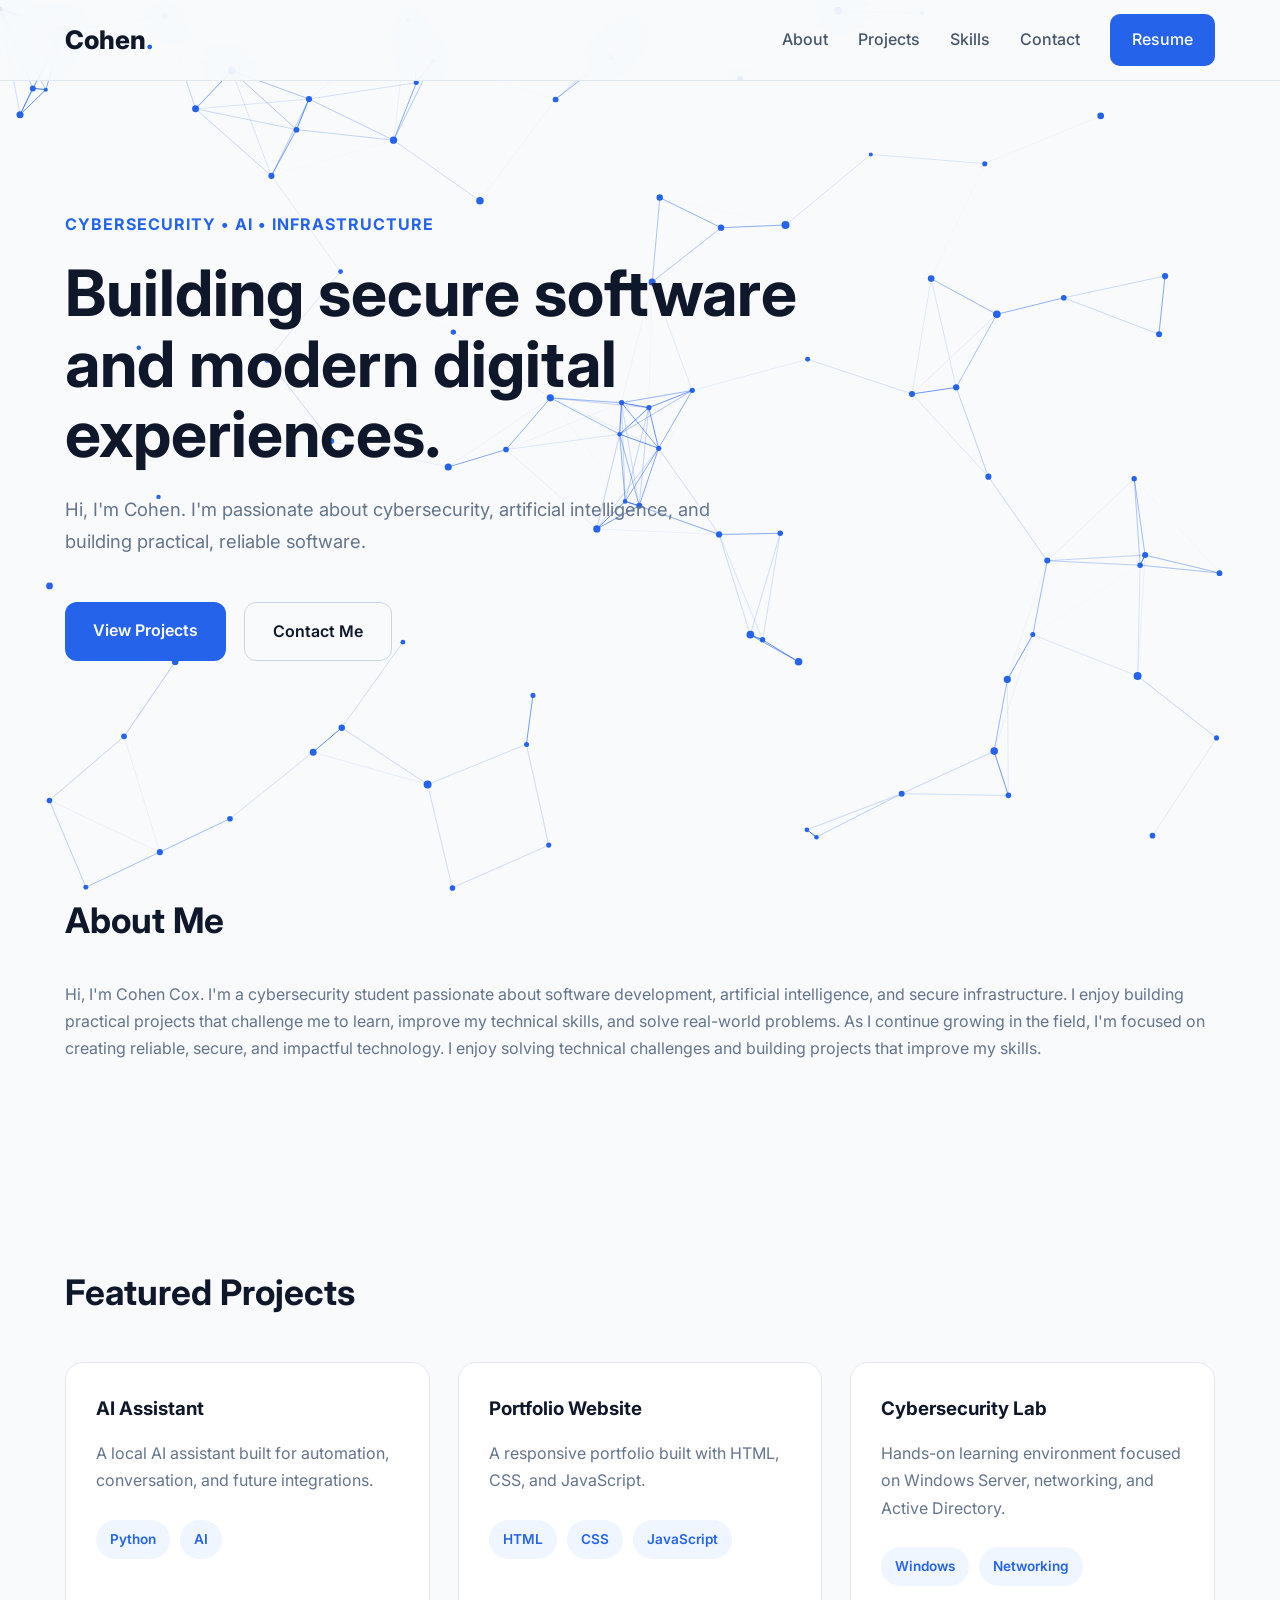
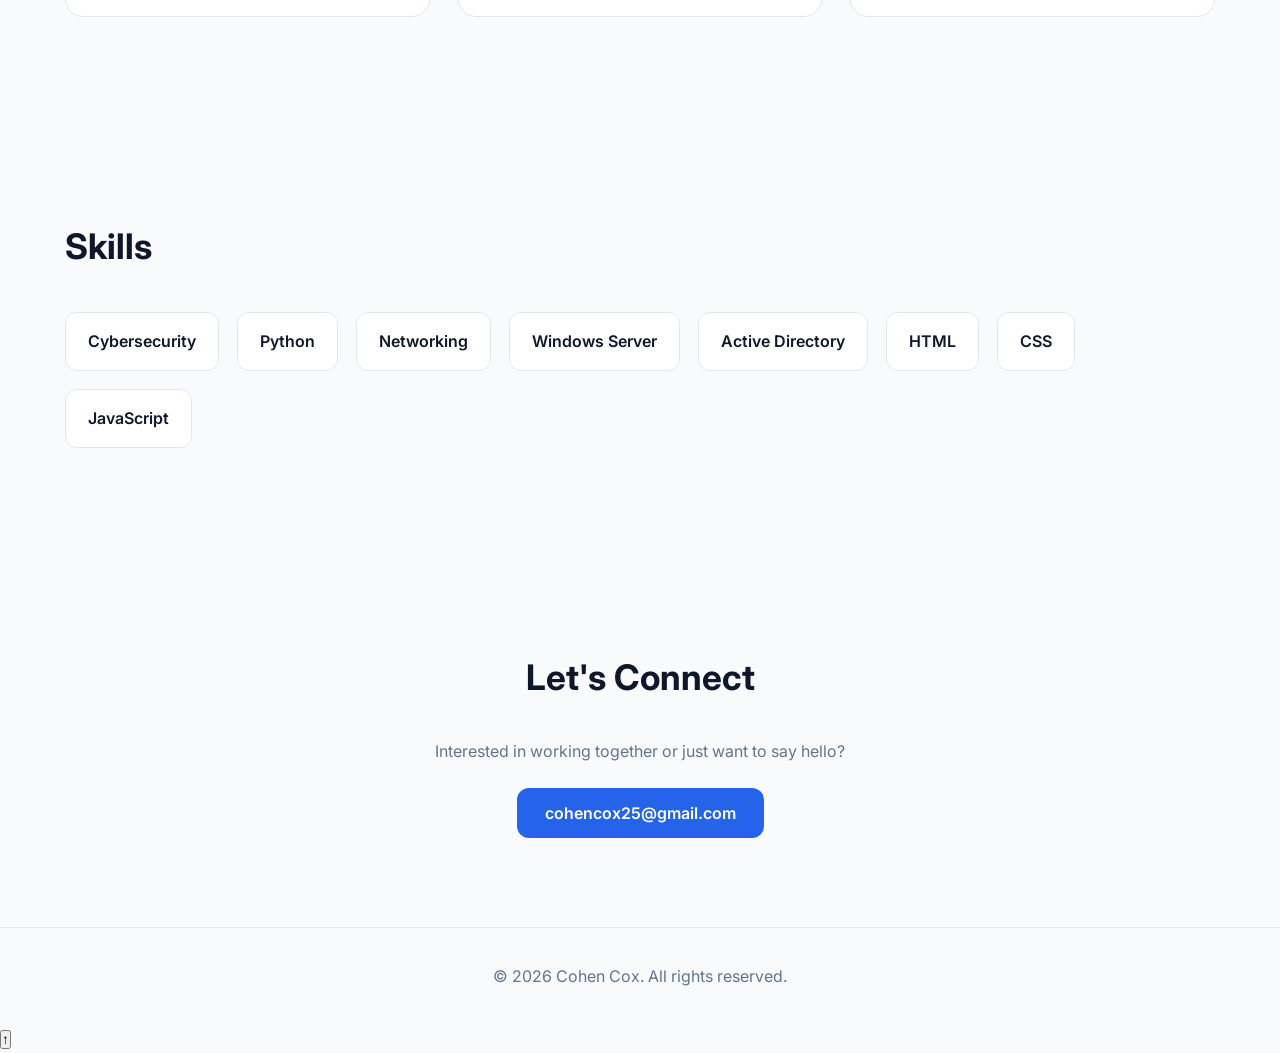
==== index.html @ 190febd1 "Add canvas element for background Added a canvas element for background rendering." ====
<!DOCTYPE html>
<html lang="en">
<head>
    <meta charset="UTF-8">
    <meta name="viewport" content="width=device-width, initial-scale=1.0">
    <title>Cohen Cox | Portfolio</title>

    <link rel="stylesheet" href="style.css">

    <link rel="preconnect" href="https://fonts.googleapis.com">
    <link rel="preconnect" href="https://fonts.gstatic.com" crossorigin>

    <link href="https://fonts.googleapis.com/css2?family=Inter:wght@300;400;500;600;700;800&display=swap" rel="stylesheet">
</head>
<body>
        <canvas id="bg-canvas"></canvas>
    <!--- Linking to background.css --->
    <link rel="stylesheet" href="background.css">

    <div id="background">

    <div class="blob"></div>

    <div class="blob"></div>

    <div class="blob"></div>

    <div class="grid"></div>

</div>

    <!-- Navigation -->

    <header>

        <div class="container">

            <a href="#" class="logo">
                Cohen<span>.</span>
            </a>

            <nav>

                <a href="#about">About</a>
                <a href="#projects">Projects</a>
                <a href="#skills">Skills</a>
                <a href="#contact">Contact</a>

                <a href="resume.pdf" class="resume-btn">
                    Resume
                </a>

            </nav>

        </div>

    </header>

    <!-- Hero -->

    <section class="hero">

        <div class="container">

            <p class="eyebrow">
                Cybersecurity • AI • Infrastructure
            </p>

            <h1>
                Building secure software
                and modern digital experiences.
            </h1>

            <p class="hero-text">

                Hi, I'm Cohen. I'm passionate about cybersecurity,
                artificial intelligence, and building practical,
                reliable software.

            </p>

            <div class="hero-buttons">

                <a href="#projects" class="primary-btn">
                    View Projects
                </a>

                <a href="#contact" class="secondary-btn">
                    Contact Me
                </a>

            </div>

        </div>

    </section>

    <!-- About -->

    <section id="about">

        <div class="container">

            <h2>About Me</h2>

            <p>

                Hi, I'm Cohen Cox. I'm a cybersecurity student passionate about software development, artificial intelligence, and secure infrastructure.
                I enjoy building practical projects that challenge me to learn, improve my technical skills, and solve real-world problems.
                As I continue growing in the field, I'm focused on creating reliable, secure, and impactful technology.

                I enjoy solving technical challenges and building
                projects that improve my skills.

            </p>

        </div>

    </section>

    <!-- Projects -->

    <section id="projects">

        <div class="container">

            <h2>Featured Projects</h2>

            <div class="project-grid">

                <article class="card">

                    <h3>AI Assistant</h3>

                    <p>
                        A local AI assistant built for automation,
                        conversation, and future integrations.
                    </p>

                    <div class="tags">

                        <span>Python</span>
                        <span>AI</span>

                    </div>

                </article>

                <article class="card">

                    <h3>Portfolio Website</h3>

                    <p>

                        A responsive portfolio built with
                        HTML, CSS, and JavaScript.

                    </p>

                    <div class="tags">

                        <span>HTML</span>
                        <span>CSS</span>
                        <span>JavaScript</span>

                    </div>

                </article>

                <article class="card">

                    <h3>Cybersecurity Lab</h3>

                    <p>

                        Hands-on learning environment focused on
                        Windows Server, networking,
                        and Active Directory.

                    </p>

                    <div class="tags">

                        <span>Windows</span>
                        <span>Networking</span>

                    </div>

                </article>

            </div>

        </div>

    </section>

    <!-- Skills -->

    <section id="skills">

        <div class="container">

            <h2>Skills</h2>

            <div class="skills">

                <div class="skill">Cybersecurity</div>
                <div class="skill">Python</div>
                <div class="skill">Networking</div>
                <div class="skill">Windows Server</div>
                <div class="skill">Active Directory</div>
                <div class="skill">HTML</div>
                <div class="skill">CSS</div>
                <div class="skill">JavaScript</div>

            </div>

        </div>

    </section>

    <!-- Contact -->

    <section id="contact">

        <div class="container">

            <h2>Let's Connect</h2>

            <p>

                Interested in working together or just want to say hello?

            </p>

            <a href="mailto:cohencox25@gmail.com" class="primary-btn">
                cohencox25@gmail.com
            </a>

        </div>

    </section>

    <!-- Footer -->

    <footer>

        <div class="container">

            <p>
                © 2026 Cohen Cox. All rights reserved.
            </p>

        </div>

    </footer>

    <script src="script.js"></script>
    <script src="background.js"></script>

</body>

</html>
---- style.css ----
/* ------------------------------ */
/* Google Font */
/* ------------------------------ */

*{
    margin:0;
    padding:0;
    box-sizing:border-box;
}

html{
    scroll-behavior:smooth;
}

body{

    font-family:'Inter',sans-serif;

    background:#f8fafc;

    color:#0f172a;

    line-height:1.7;

}

/* ------------------------------ */
/* Layout */
/* ------------------------------ */

.container{

    width:min(1150px,90%);
    margin:auto;

}

/* ------------------------------ */
/* Navigation */
/* ------------------------------ */

header{

    position:sticky;
    top:0;

    backdrop-filter:blur(18px);

    background:rgba(248,250,252,.82);

    border-bottom:1px solid #e2e8f0;

    z-index:1000;

}

header .container{

    display:flex;

    justify-content:space-between;

    align-items:center;

    height:80px;

}

.logo{

    text-decoration:none;

    color:#0f172a;

    font-size:1.6rem;

    font-weight:800;

}

.logo span{

    color:#2563eb;

}

nav{

    display:flex;

    gap:30px;

    align-items:center;

}

nav a{

    text-decoration:none;

    color:#475569;

    font-weight:500;

    transition:.25s;

}

nav a:hover{

    color:#2563eb;

}

.resume-btn{

    background:#2563eb;

    color:white;

    padding:12px 22px;

    border-radius:10px;

}

.resume-btn:hover{

    background:#1d4ed8;

    color:white;

}

/* ------------------------------ */
/* Hero */
/* ------------------------------ */

.hero{

    padding:130px 0;

}

.eyebrow{

    color:#2563eb;

    font-weight:700;

    letter-spacing:1px;

    text-transform:uppercase;

    margin-bottom:20px;

}

.hero h1{

    font-size:4rem;

    line-height:1.1;

    max-width:760px;

    margin-bottom:25px;

}

.hero-text{

    max-width:650px;

    color:#64748b;

    font-size:1.15rem;

}

.hero-buttons{

    margin-top:45px;

    display:flex;

    gap:18px;

}

.primary-btn,
.secondary-btn{

    text-decoration:none;

    padding:15px 28px;

    border-radius:12px;

    font-weight:600;

    transition:.25s;

}

.primary-btn{

    background:#2563eb;

    color:white;

}

.primary-btn:hover{

    transform:translateY(-3px);

    box-shadow:0 15px 30px rgba(37,99,235,.25);

}

.secondary-btn{

    border:1px solid #cbd5e1;

    color:#0f172a;

}

.secondary-btn:hover{

    background:white;

}

/* ------------------------------ */
/* Sections */
/* ------------------------------ */

section{

    padding:100px 0;

}

section h2{

    font-size:2.2rem;

    margin-bottom:30px;

}

section p{

    color:#64748b;

}

/* ------------------------------ */
/* Projects */
/* ------------------------------ */

.project-grid{

    margin-top:40px;

    display:grid;

    grid-template-columns:repeat(auto-fit,minmax(320px,1fr));

    gap:28px;

}

.card{

    background:white;

    border:1px solid #e2e8f0;

    border-radius:18px;

    padding:30px;

    transition:.3s;

}

.card:hover{

    transform:translateY(-8px);

    box-shadow:0 18px 45px rgba(15,23,42,.08);

}

.card h3{

    margin-bottom:15px;

}

.tags{

    margin-top:25px;

    display:flex;

    flex-wrap:wrap;

    gap:10px;

}

.tags span{

    background:#eff6ff;

    color:#2563eb;

    padding:8px 14px;

    border-radius:999px;

    font-size:.85rem;

    font-weight:600;

}

/* ------------------------------ */
/* Skills */
/* ------------------------------ */

.skills{

    display:flex;

    flex-wrap:wrap;

    gap:18px;

    margin-top:35px;

}

.skill{

    background:white;

    border:1px solid #e2e8f0;

    padding:15px 22px;

    border-radius:12px;

    font-weight:600;

    transition:.25s;

}

.skill:hover{

    border-color:#2563eb;

    color:#2563eb;

}

/* ------------------------------ */
/* Contact */
/* ------------------------------ */

#contact{

    text-align:center;

}

#contact p{

    margin-bottom:35px;

}

/* ------------------------------ */
/* Footer */
/* ------------------------------ */

footer{

    border-top:1px solid #e2e8f0;

    padding:35px 0;

    text-align:center;

    color:#64748b;

}

/* ------------------------------ */
/* Responsive */
/* ------------------------------ */

@media(max-width:850px){

    header .container{

        flex-direction:column;

        height:auto;

        padding:20px 0;

    }

    nav{

        margin-top:20px;

        flex-wrap:wrap;

        justify-content:center;

    }

    .hero{

        padding:90px 0;

    }

    .hero h1{

        font-size:2.7rem;

    }

    .hero-buttons{

        flex-direction:column;

        align-items:flex-start;

    }

}
---- background.css ----
#bg-canvas{

    position:fixed;

    inset:0;

    width:100%;

    height:100%;

    z-index:-10;

    background:#f8fafc;

}

}
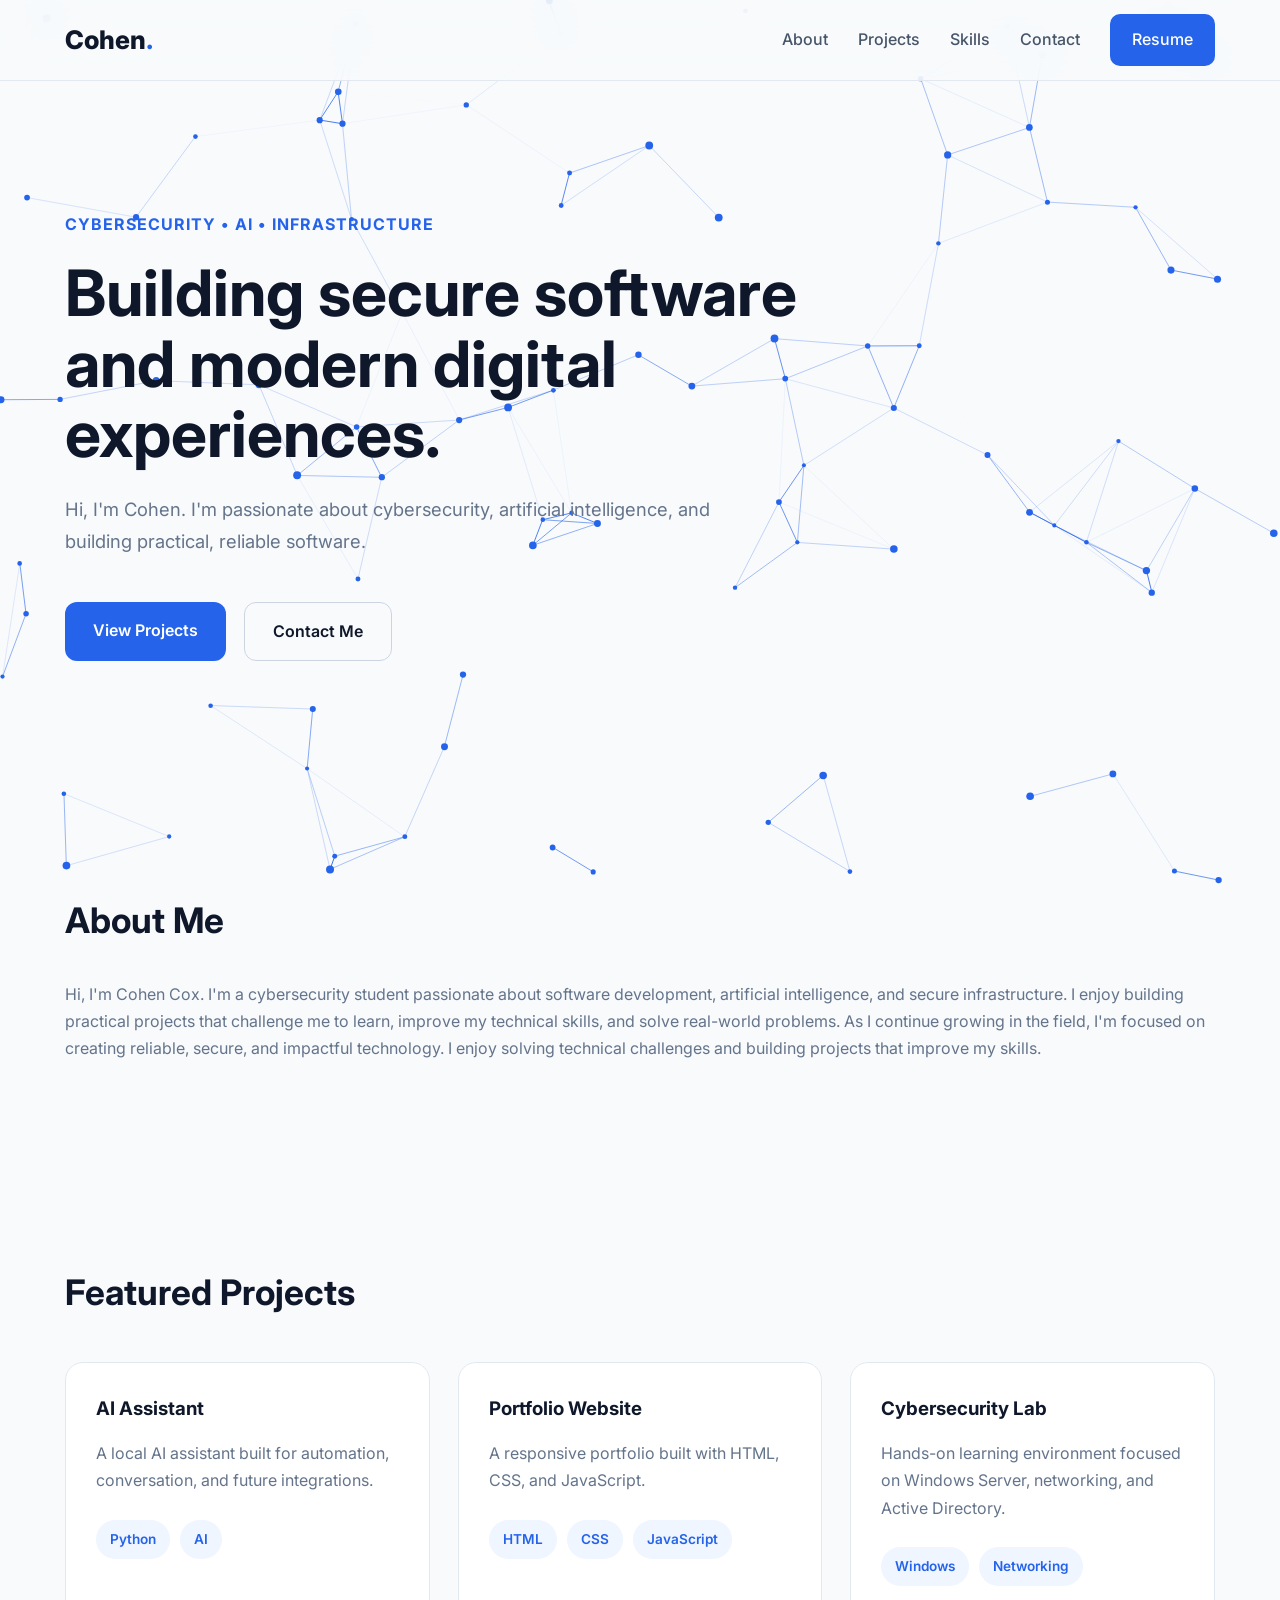
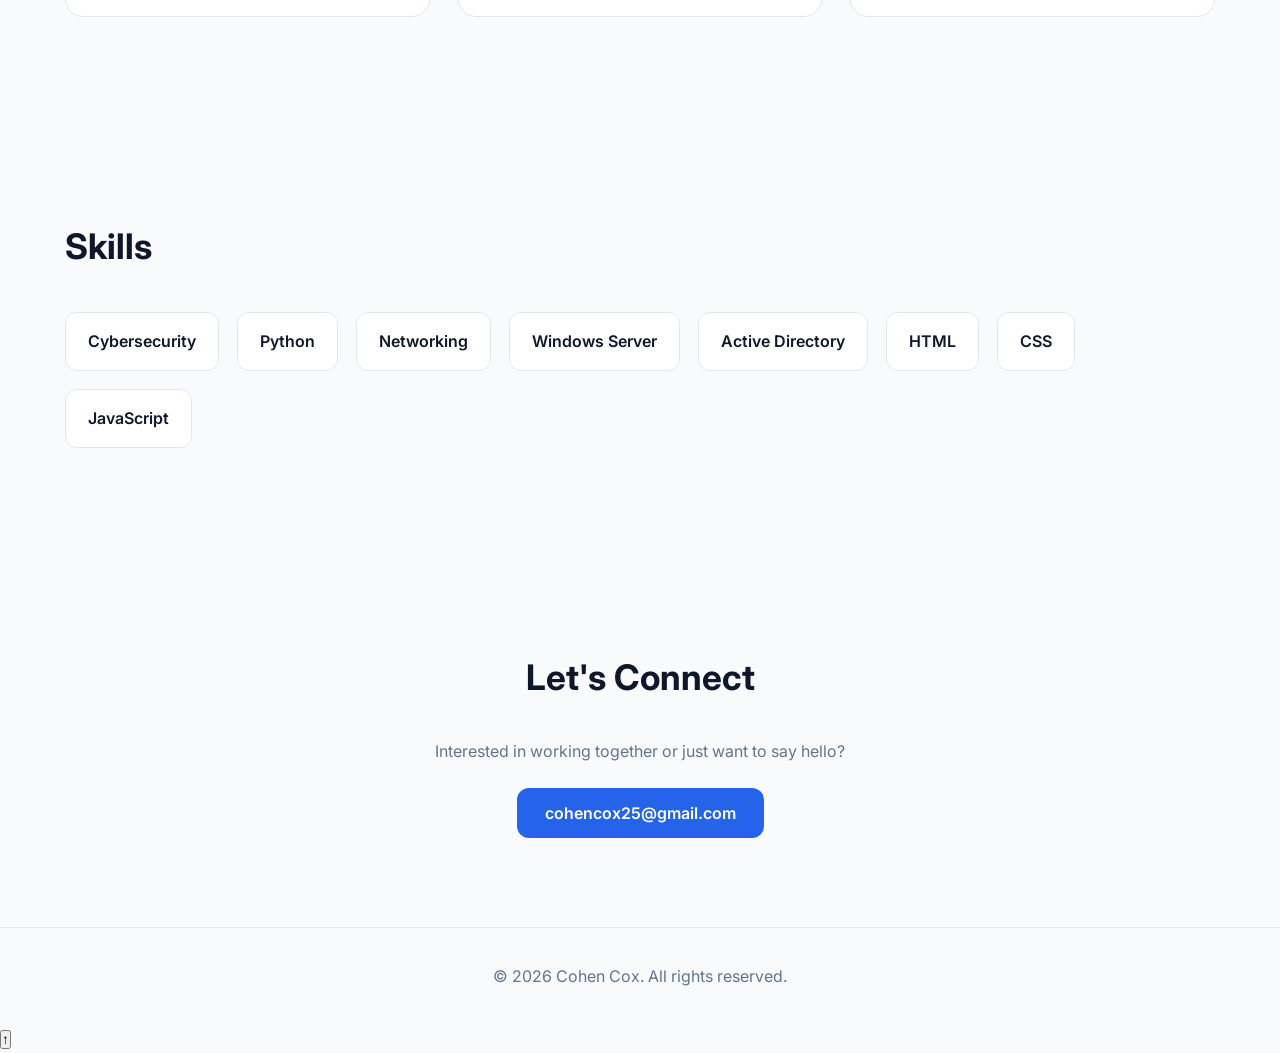
==== commit e51e8e3c: "Clean up background div elements in index.html Removed unnecessary div elements from the background " ====
--- a/index.html
+++ b/index.html
@@ -17,15 +17,7 @@
     <!--- Linking to background.css --->
     <link rel="stylesheet" href="background.css">
 
-    <div id="background">
-
-    <div class="blob"></div>
-
-    <div class="blob"></div>
-
-    <div class="blob"></div>
-
-    <div class="grid"></div>
+   
 
 </div>
 
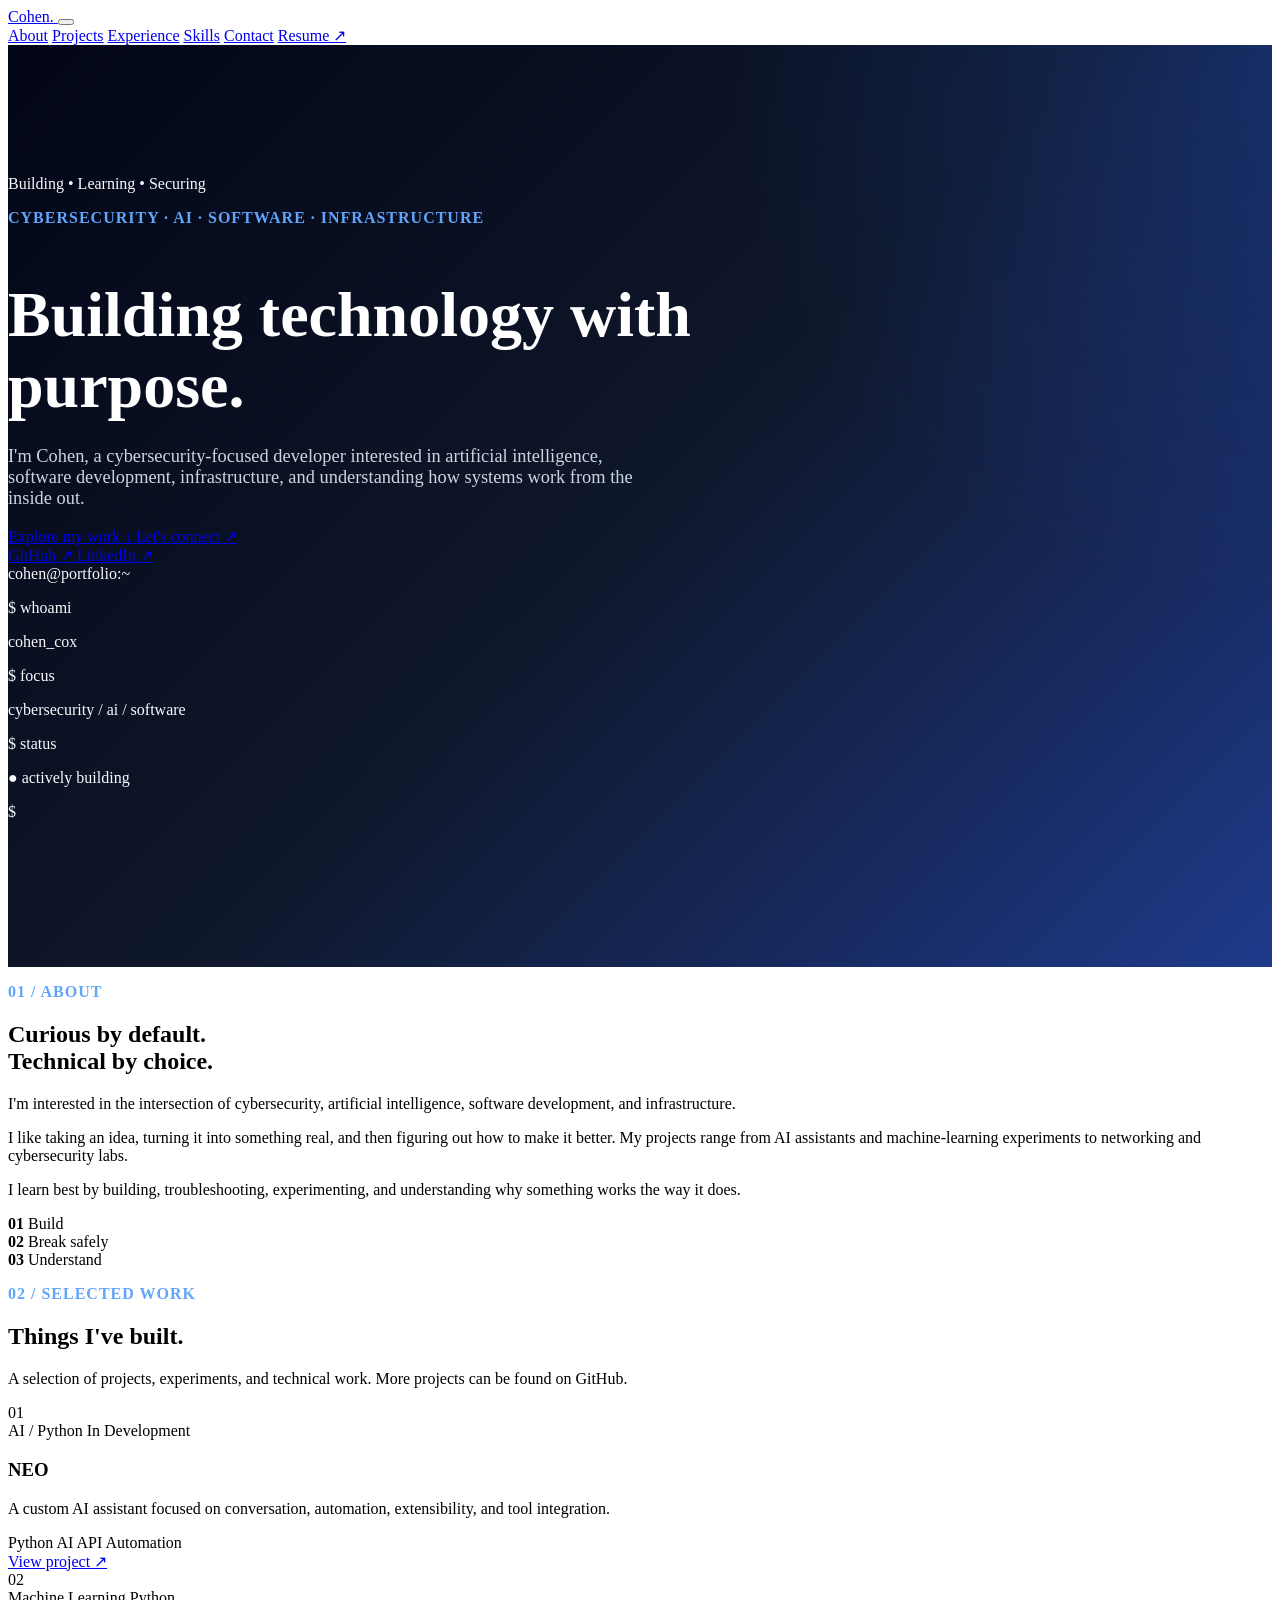
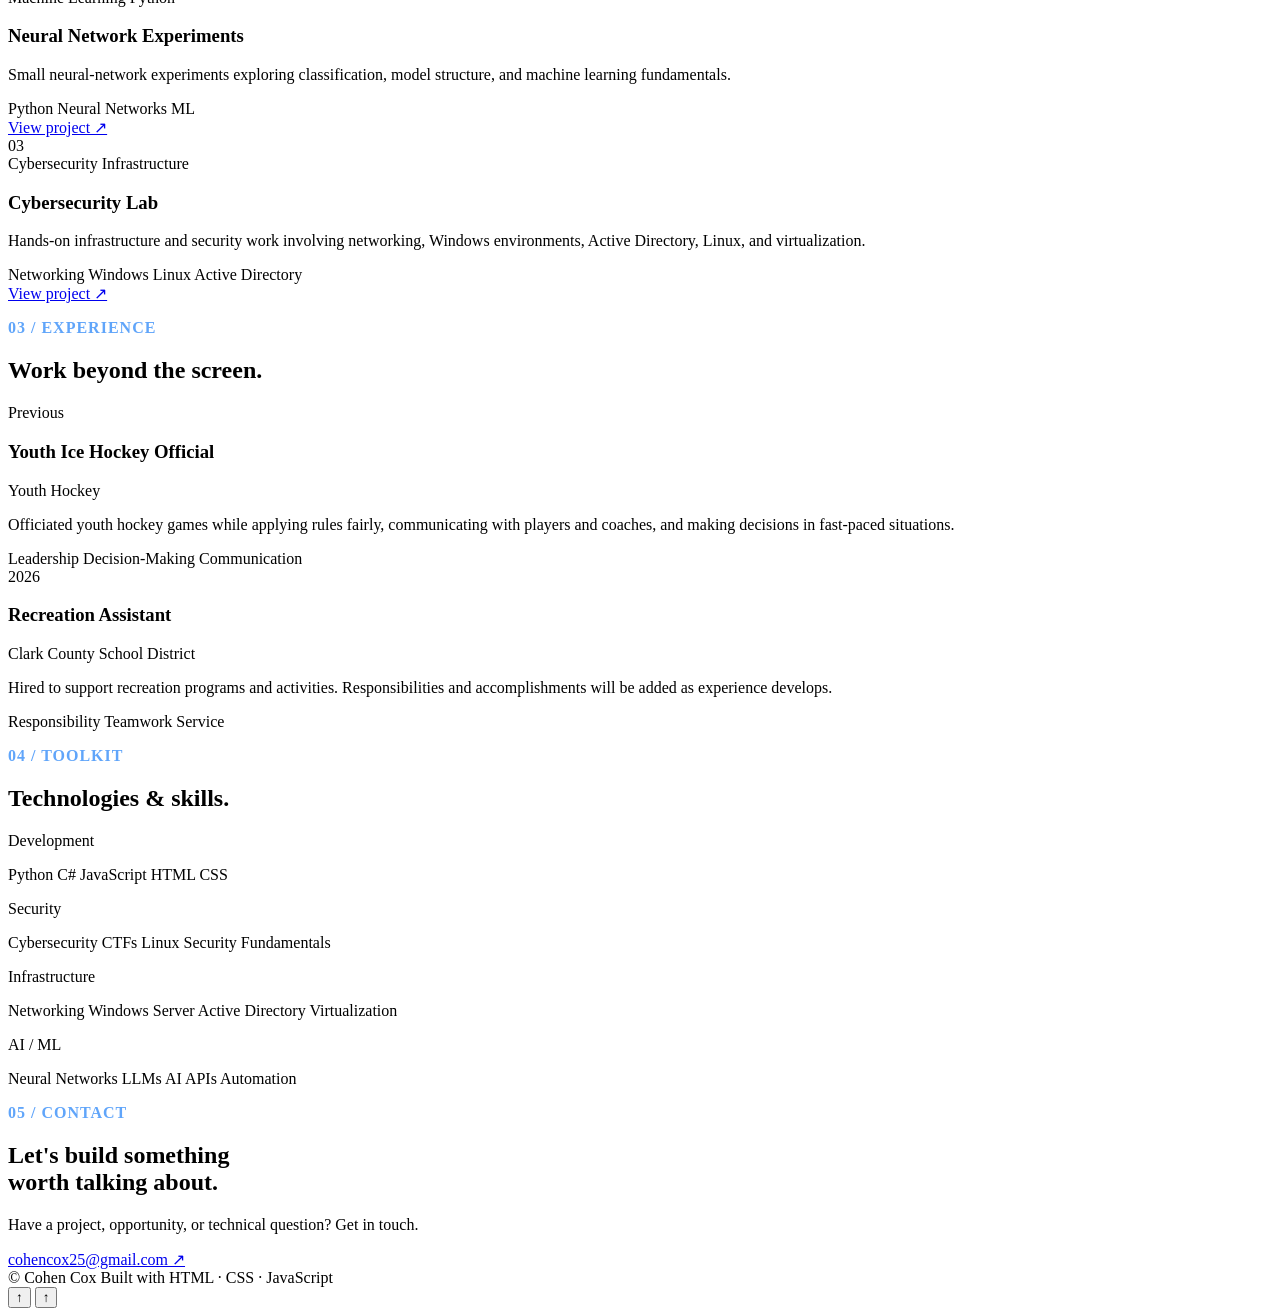
==== commit dc5f65b2: "Update index.html" ====
--- a/index.html
+++ b/index.html
@@ -3,43 +3,61 @@
 <head>
     <meta charset="UTF-8">
     <meta name="viewport" content="width=device-width, initial-scale=1.0">
-    <title>Cohen Cox | Portfolio</title>
+
+    <meta
+        name="description"
+        content="Cohen Cox | Cybersecurity, AI, software development, and infrastructure."
+    >
+
+    <title>Cohen Cox | Cybersecurity & AI</title>
 
     <link rel="stylesheet" href="style.css">
 
     <link rel="preconnect" href="https://fonts.googleapis.com">
     <link rel="preconnect" href="https://fonts.gstatic.com" crossorigin>
 
-    <link href="https://fonts.googleapis.com/css2?family=Inter:wght@300;400;500;600;700;800&display=swap" rel="stylesheet">
+    <link
+        href="https://fonts.googleapis.com/css2?family=Inter:wght@400;500;600;700;800&family=JetBrains+Mono:wght@400;500;600&display=swap"
+        rel="stylesheet"
+    >
 </head>
+
 <body>
-        <canvas id="bg-canvas"></canvas>
-    <!--- Linking to background.css --->
-    <link rel="stylesheet" href="background.css">
-
-   
-
-</div>
+
+    <!-- Background -->
+    <div class="background-grid" aria-hidden="true"></div>
+    <div class="background-glow glow-one" aria-hidden="true"></div>
+    <div class="background-glow glow-two" aria-hidden="true"></div>
 
     <!-- Navigation -->
-
-    <header>
-
-        <div class="container">
-
-            <a href="#" class="logo">
+    <header class="site-header">
+
+        <div class="container nav-container">
+
+            <a href="#top" class="logo">
                 Cohen<span>.</span>
             </a>
 
-            <nav>
+            <button
+                class="menu-toggle"
+                aria-label="Open navigation"
+                aria-expanded="false"
+            >
+                <span></span>
+                <span></span>
+                <span></span>
+            </button>
+
+            <nav class="nav" aria-label="Main navigation">
 
                 <a href="#about">About</a>
                 <a href="#projects">Projects</a>
+                <a href="#experience">Experience</a>
                 <a href="#skills">Skills</a>
                 <a href="#contact">Contact</a>
 
                 <a href="resume.pdf" class="resume-btn">
-                    Resume
+                    Resume ↗
                 </a>
 
             </nav>
@@ -48,208 +66,635 @@
 
     </header>
 
-    <!-- Hero -->
-
-    <section class="hero">
-
-        <div class="container">
-
-            <p class="eyebrow">
-                Cybersecurity • AI • Infrastructure
-            </p>
-
-            <h1>
-                Building secure software
-                and modern digital experiences.
-            </h1>
-
-            <p class="hero-text">
-
-                Hi, I'm Cohen. I'm passionate about cybersecurity,
-                artificial intelligence, and building practical,
-                reliable software.
-
-            </p>
-
-            <div class="hero-buttons">
-
-                <a href="#projects" class="primary-btn">
-                    View Projects
+
+    <main id="top">
+
+        <!-- HERO -->
+        <section class="hero section">
+
+            <div class="container hero-layout">
+
+                <div class="hero-content reveal">
+
+                    <div class="status">
+                        <span class="status-dot"></span>
+                        Building • Learning • Securing
+                    </div>
+
+                    <p class="eyebrow">
+                        Cybersecurity · AI · Software · Infrastructure
+                    </p>
+
+                    <h1>
+                        Building technology
+                        with <span>purpose.</span>
+                    </h1>
+
+                    <p class="hero-text">
+                        I'm Cohen, a cybersecurity-focused developer interested
+                        in artificial intelligence, software development,
+                        infrastructure, and understanding how systems work
+                        from the inside out.
+                    </p>
+
+                    <div class="hero-actions">
+
+                        <a href="#projects" class="button button-primary">
+                            Explore my work
+                            <span>↓</span>
+                        </a>
+
+                        <a href="#contact" class="button button-secondary">
+                            Let's connect
+                            <span>↗</span>
+                        </a>
+
+                    </div>
+
+                    <div class="quick-links">
+
+                        <!-- Replace these with your real URLs -->
+                        <a
+                            href="https://github.com/YOUR_USERNAME"
+                            target="_blank"
+                            rel="noopener noreferrer"
+                        >
+                            GitHub ↗
+                        </a>
+
+                        <a
+                            href="https://www.linkedin.com/in/YOUR_USERNAME/"
+                            target="_blank"
+                            rel="noopener noreferrer"
+                        >
+                            LinkedIn ↗
+                        </a>
+
+                    </div>
+
+                </div>
+
+
+                <!-- Terminal -->
+                <div class="terminal reveal">
+
+                    <div class="terminal-header">
+
+                        <div class="terminal-dots">
+                            <span></span>
+                            <span></span>
+                            <span></span>
+                        </div>
+
+                        <span class="terminal-title">
+                            cohen@portfolio:~
+                        </span>
+
+                    </div>
+
+                    <div class="terminal-body">
+
+                        <p>
+                            <span class="prompt">$</span>
+                            whoami
+                        </p>
+
+                        <p class="terminal-output">
+                            cohen_cox
+                        </p>
+
+                        <p>
+                            <span class="prompt">$</span>
+                            focus
+                        </p>
+
+                        <p class="terminal-output">
+                            cybersecurity / ai / software
+                        </p>
+
+                        <p>
+                            <span class="prompt">$</span>
+                            status
+                        </p>
+
+                        <p class="terminal-output success">
+                            ● actively building
+                        </p>
+
+                        <p>
+                            <span class="prompt">$</span>
+                            <span class="cursor"></span>
+                        </p>
+
+                    </div>
+
+                </div>
+
+            </div>
+
+        </section>
+
+
+        <!-- ABOUT -->
+        <section id="about" class="section section-border">
+
+            <div class="container two-column">
+
+                <div class="section-heading reveal">
+
+                    <p class="eyebrow">
+                        01 / About
+                    </p>
+
+                    <h2>
+                        Curious by default.
+                        <br>
+                        <span>Technical by choice.</span>
+                    </h2>
+
+                </div>
+
+
+                <div class="about-content reveal">
+
+                    <p>
+                        I'm interested in the intersection of cybersecurity,
+                        artificial intelligence, software development, and
+                        infrastructure.
+                    </p>
+
+                    <p>
+                        I like taking an idea, turning it into something real,
+                        and then figuring out how to make it better. My projects
+                        range from AI assistants and machine-learning experiments
+                        to networking and cybersecurity labs.
+                    </p>
+
+                    <p>
+                        I learn best by building, troubleshooting, experimenting,
+                        and understanding why something works the way it does.
+                    </p>
+
+
+                    <div class="about-stats">
+
+                        <div>
+                            <strong>01</strong>
+                            <span>Build</span>
+                        </div>
+
+                        <div>
+                            <strong>02</strong>
+                            <span>Break safely</span>
+                        </div>
+
+                        <div>
+                            <strong>03</strong>
+                            <span>Understand</span>
+                        </div>
+
+                    </div>
+
+                </div>
+
+            </div>
+
+        </section>
+
+
+        <!-- PROJECTS -->
+        <section id="projects" class="section">
+
+            <div class="container">
+
+                <div class="section-heading reveal">
+
+                    <p class="eyebrow">
+                        02 / Selected work
+                    </p>
+
+                    <h2>
+                        Things I've <span>built.</span>
+                    </h2>
+
+                    <p class="section-intro">
+                        A selection of projects, experiments, and technical
+                        work. More projects can be found on GitHub.
+                    </p>
+
+                </div>
+
+
+                <div class="project-grid">
+
+
+                    <!-- Project 1 -->
+                    <article class="project-card featured reveal">
+
+                        <div class="project-number">
+                            01
+                        </div>
+
+                        <div class="project-content">
+
+                            <div class="project-meta">
+                                <span>AI / Python</span>
+                                <span>In Development</span>
+                            </div>
+
+                            <h3>
+                                NEO
+                            </h3>
+
+                            <p>
+                                A custom AI assistant focused on conversation,
+                                automation, extensibility, and tool integration.
+                            </p>
+
+                            <div class="tags">
+
+                                <span>Python</span>
+                                <span>AI</span>
+                                <span>API</span>
+                                <span>Automation</span>
+
+                            </div>
+
+                            <!-- Replace with your actual repository -->
+                            <a
+                                href="https://github.com/YOUR_USERNAME/YOUR_REPO"
+                                target="_blank"
+                                rel="noopener noreferrer"
+                                class="project-link"
+                            >
+                                View project ↗
+                            </a>
+
+                        </div>
+
+                    </article>
+
+
+                    <!-- Project 2 -->
+                    <article class="project-card reveal">
+
+                        <div class="project-number">
+                            02
+                        </div>
+
+                        <div class="project-content">
+
+                            <div class="project-meta">
+                                <span>Machine Learning</span>
+                                <span>Python</span>
+                            </div>
+
+                            <h3>
+                                Neural Network Experiments
+                            </h3>
+
+                            <p>
+                                Small neural-network experiments exploring
+                                classification, model structure, and machine
+                                learning fundamentals.
+                            </p>
+
+                            <div class="tags">
+
+                                <span>Python</span>
+                                <span>Neural Networks</span>
+                                <span>ML</span>
+
+                            </div>
+
+                            <a
+                                href="https://github.com/YOUR_USERNAME/YOUR_REPO"
+                                target="_blank"
+                                rel="noopener noreferrer"
+                                class="project-link"
+                            >
+                                View project ↗
+                            </a>
+
+                        </div>
+
+                    </article>
+
+
+                    <!-- Project 3 -->
+                    <article class="project-card reveal">
+
+                        <div class="project-number">
+                            03
+                        </div>
+
+                        <div class="project-content">
+
+                            <div class="project-meta">
+                                <span>Cybersecurity</span>
+                                <span>Infrastructure</span>
+                            </div>
+
+                            <h3>
+                                Cybersecurity Lab
+                            </h3>
+
+                            <p>
+                                Hands-on infrastructure and security work
+                                involving networking, Windows environments,
+                                Active Directory, Linux, and virtualization.
+                            </p>
+
+                            <div class="tags">
+
+                                <span>Networking</span>
+                                <span>Windows</span>
+                                <span>Linux</span>
+                                <span>Active Directory</span>
+
+                            </div>
+
+                            <a
+                                href="https://github.com/YOUR_USERNAME/YOUR_REPO"
+                                target="_blank"
+                                rel="noopener noreferrer"
+                                class="project-link"
+                            >
+                                View project ↗
+                            </a>
+
+                        </div>
+
+                    </article>
+
+                </div>
+
+            </div>
+
+        </section>
+
+
+        <!-- EXPERIENCE -->
+        <section id="experience" class="section section-border">
+
+            <div class="container">
+
+                <div class="section-heading reveal">
+
+                    <p class="eyebrow">
+                        03 / Experience
+                    </p>
+
+                    <h2>
+                        Work beyond the <span>screen.</span>
+                    </h2>
+
+                </div>
+
+
+                <div class="timeline">
+
+
+                    <article class="timeline-item reveal">
+
+                        <div class="timeline-date">
+                            Previous
+                        </div>
+
+                        <div>
+
+                            <h3>
+                                Youth Ice Hockey Official
+                            </h3>
+
+                            <p class="company">
+                                Youth Hockey
+                            </p>
+
+                            <p>
+                                Officiated youth hockey games while applying
+                                rules fairly, communicating with players and
+                                coaches, and making decisions in fast-paced
+                                situations.
+                            </p>
+
+                            <div class="tags">
+
+                                <span>Leadership</span>
+                                <span>Decision-Making</span>
+                                <span>Communication</span>
+
+                            </div>
+
+                        </div>
+
+                    </article>
+
+
+                    <!-- You are hired, but have not started yet -->
+                    <article class="timeline-item reveal">
+
+                        <div class="timeline-date">
+                            2026
+                        </div>
+
+                        <div>
+
+                            <h3>
+                                Recreation Assistant
+                            </h3>
+
+                            <p class="company">
+                                Clark County School District
+                            </p>
+
+                            <p>
+                                Hired to support recreation programs and
+                                activities. Responsibilities and accomplishments
+                                will be added as experience develops.
+                            </p>
+
+                            <div class="tags">
+
+                                <span>Responsibility</span>
+                                <span>Teamwork</span>
+                                <span>Service</span>
+
+                            </div>
+
+                        </div>
+
+                    </article>
+
+                </div>
+
+            </div>
+
+        </section>
+
+
+        <!-- SKILLS -->
+        <section id="skills" class="section">
+
+            <div class="container">
+
+                <div class="section-heading reveal">
+
+                    <p class="eyebrow">
+                        04 / Toolkit
+                    </p>
+
+                    <h2>
+                        Technologies & <span>skills.</span>
+                    </h2>
+
+                </div>
+
+
+                <div class="skills-grid">
+
+
+                    <div class="skill-group reveal">
+
+                        <p class="skill-label">
+                            Development
+                        </p>
+
+                        <div class="skill-list">
+
+                            <span>Python</span>
+                            <span>C#</span>
+                            <span>JavaScript</span>
+                            <span>HTML</span>
+                            <span>CSS</span>
+
+                        </div>
+
+                    </div>
+
+
+                    <div class="skill-group reveal">
+
+                        <p class="skill-label">
+                            Security
+                        </p>
+
+                        <div class="skill-list">
+
+                            <span>Cybersecurity</span>
+                            <span>CTFs</span>
+                            <span>Linux</span>
+                            <span>Security Fundamentals</span>
+
+                        </div>
+
+                    </div>
+
+
+                    <div class="skill-group reveal">
+
+                        <p class="skill-label">
+                            Infrastructure
+                        </p>
+
+                        <div class="skill-list">
+
+                            <span>Networking</span>
+                            <span>Windows Server</span>
+                            <span>Active Directory</span>
+                            <span>Virtualization</span>
+
+                        </div>
+
+                    </div>
+
+
+                    <div class="skill-group reveal">
+
+                        <p class="skill-label">
+                            AI / ML
+                        </p>
+
+                        <div class="skill-list">
+
+                            <span>Neural Networks</span>
+                            <span>LLMs</span>
+                            <span>AI APIs</span>
+                            <span>Automation</span>
+
+                        </div>
+
+                    </div>
+
+                </div>
+
+            </div>
+
+        </section>
+
+
+        <!-- CONTACT -->
+        <section id="contact" class="section contact-section section-border">
+
+            <div class="container contact-box reveal">
+
+                <p class="eyebrow">
+                    05 / Contact
+                </p>
+
+                <h2>
+                    Let's build something
+                    <br>
+                    <span>worth talking about.</span>
+                </h2>
+
+                <p>
+                    Have a project, opportunity, or technical question?
+                    Get in touch.
+                </p>
+
+                <a
+                    href="mailto:cohencox25@gmail.com"
+                    class="button button-primary"
+                >
+                    cohencox25@gmail.com ↗
                 </a>
 
-                <a href="#contact" class="secondary-btn">
-                    Contact Me
-                </a>
-
             </div>
 
+        </section>
+
+    </main>
+
+
+    <!-- Footer -->
+    <footer>
+
+        <div class="container footer-inner">
+
+            <span>
+                © <span id="year"></span> Cohen Cox
+            </span>
+
+            <span>
+                Built with HTML · CSS · JavaScript
+            </span>
+
         </div>
 
-    </section>
-
-    <!-- About -->
-
-    <section id="about">
-
-        <div class="container">
-
-            <h2>About Me</h2>
-
-            <p>
-
-                Hi, I'm Cohen Cox. I'm a cybersecurity student passionate about software development, artificial intelligence, and secure infrastructure.
-                I enjoy building practical projects that challenge me to learn, improve my technical skills, and solve real-world problems.
-                As I continue growing in the field, I'm focused on creating reliable, secure, and impactful technology.
-
-                I enjoy solving technical challenges and building
-                projects that improve my skills.
-
-            </p>
-
-        </div>
-
-    </section>
-
-    <!-- Projects -->
-
-    <section id="projects">
-
-        <div class="container">
-
-            <h2>Featured Projects</h2>
-
-            <div class="project-grid">
-
-                <article class="card">
-
-                    <h3>AI Assistant</h3>
-
-                    <p>
-                        A local AI assistant built for automation,
-                        conversation, and future integrations.
-                    </p>
-
-                    <div class="tags">
-
-                        <span>Python</span>
-                        <span>AI</span>
-
-                    </div>
-
-                </article>
-
-                <article class="card">
-
-                    <h3>Portfolio Website</h3>
-
-                    <p>
-
-                        A responsive portfolio built with
-                        HTML, CSS, and JavaScript.
-
-                    </p>
-
-                    <div class="tags">
-
-                        <span>HTML</span>
-                        <span>CSS</span>
-                        <span>JavaScript</span>
-
-                    </div>
-
-                </article>
-
-                <article class="card">
-
-                    <h3>Cybersecurity Lab</h3>
-
-                    <p>
-
-                        Hands-on learning environment focused on
-                        Windows Server, networking,
-                        and Active Directory.
-
-                    </p>
-
-                    <div class="tags">
-
-                        <span>Windows</span>
-                        <span>Networking</span>
-
-                    </div>
-
-                </article>
-
-            </div>
-
-        </div>
-
-    </section>
-
-    <!-- Skills -->
-
-    <section id="skills">
-
-        <div class="container">
-
-            <h2>Skills</h2>
-
-            <div class="skills">
-
-                <div class="skill">Cybersecurity</div>
-                <div class="skill">Python</div>
-                <div class="skill">Networking</div>
-                <div class="skill">Windows Server</div>
-                <div class="skill">Active Directory</div>
-                <div class="skill">HTML</div>
-                <div class="skill">CSS</div>
-                <div class="skill">JavaScript</div>
-
-            </div>
-
-        </div>
-
-    </section>
-
-    <!-- Contact -->
-
-    <section id="contact">
-
-        <div class="container">
-
-            <h2>Let's Connect</h2>
-
-            <p>
-
-                Interested in working together or just want to say hello?
-
-            </p>
-
-            <a href="mailto:cohencox25@gmail.com" class="primary-btn">
-                cohencox25@gmail.com
-            </a>
-
-        </div>
-
-    </section>
-
-    <!-- Footer -->
-
-    <footer>
-
-        <div class="container">
-
-            <p>
-                © 2026 Cohen Cox. All rights reserved.
-            </p>
-
-        </div>
-
     </footer>
 
+
+    <!-- Back to top -->
+    <button
+        class="back-top"
+        aria-label="Back to top"
+    >
+        ↑
+    </button>
+
+
     <script src="script.js"></script>
-    <script src="background.js"></script>
 
 </body>
-
 </html>
--- a/style.css
+++ b/style.css
@@ -1,450 +1,72 @@
-/* ------------------------------ */
-/* Google Font */
-/* ------------------------------ */
-
-*{
-    margin:0;
-    padding:0;
-    box-sizing:border-box;
-}
-
-html{
-    scroll-behavior:smooth;
-}
-
-body{
-
-    font-family:'Inter',sans-serif;
-
-    background:#f8fafc;
-
-    color:#0f172a;
-
-    line-height:1.7;
-
-}
-
-/* ------------------------------ */
-/* Layout */
-/* ------------------------------ */
-
-.container{
-
-    width:min(1150px,90%);
-    margin:auto;
-
-}
-
-/* ------------------------------ */
-/* Navigation */
-/* ------------------------------ */
-
-header{
-
-    position:sticky;
-    top:0;
-
-    backdrop-filter:blur(18px);
-
-    background:rgba(248,250,252,.82);
-
-    border-bottom:1px solid #e2e8f0;
-
-    z-index:1000;
-
-}
-
-header .container{
-
-    display:flex;
-
-    justify-content:space-between;
-
-    align-items:center;
-
-    height:80px;
-
-}
-
-.logo{
-
-    text-decoration:none;
-
-    color:#0f172a;
-
-    font-size:1.6rem;
-
-    font-weight:800;
-
-}
-
-.logo span{
-
-    color:#2563eb;
-
-}
-
-nav{
-
-    display:flex;
-
-    gap:30px;
-
-    align-items:center;
-
-}
-
-nav a{
-
-    text-decoration:none;
-
-    color:#475569;
-
-    font-weight:500;
-
-    transition:.25s;
-
-}
-
-nav a:hover{
-
-    color:#2563eb;
-
-}
-
-.resume-btn{
-
-    background:#2563eb;
-
-    color:white;
-
-    padding:12px 22px;
-
-    border-radius:10px;
-
-}
-
-.resume-btn:hover{
-
-    background:#1d4ed8;
-
-    color:white;
-
-}
-
 /* ------------------------------ */
 /* Hero */
 /* ------------------------------ */
 
 .hero{
-
     padding:130px 0;
-
+    background:
+        radial-gradient(circle at top right, rgba(37,99,235,.25), transparent 35%),
+        linear-gradient(135deg,#020617 0%,#0f172a 50%,#1e3a8a 100%);
+    color:#f8fafc;
 }
 
 .eyebrow{
-
-    color:#2563eb;
-
+    color:#60a5fa;
     font-weight:700;
-
     letter-spacing:1px;
-
     text-transform:uppercase;
-
     margin-bottom:20px;
-
 }
 
 .hero h1{
-
     font-size:4rem;
-
     line-height:1.1;
-
     max-width:760px;
-
     margin-bottom:25px;
-
+    color:#ffffff;
 }
 
 .hero-text{
-
     max-width:650px;
-
-    color:#64748b;
-
+    color:#cbd5e1;
     font-size:1.15rem;
-
 }
 
 .hero-buttons{
-
     margin-top:45px;
-
     display:flex;
-
     gap:18px;
-
 }
 
 .primary-btn,
 .secondary-btn{
-
     text-decoration:none;
-
     padding:15px 28px;
-
     border-radius:12px;
-
     font-weight:600;
-
     transition:.25s;
-
 }
 
 .primary-btn{
-
     background:#2563eb;
-
     color:white;
-
 }
 
 .primary-btn:hover{
-
+    background:#1d4ed8;
     transform:translateY(-3px);
-
-    box-shadow:0 15px 30px rgba(37,99,235,.25);
-
+    box-shadow:0 15px 30px rgba(37,99,235,.35);
 }
 
 .secondary-btn{
-
-    border:1px solid #cbd5e1;
-
-    color:#0f172a;
-
+    border:1px solid rgba(255,255,255,.2);
+    color:white;
+    background:rgba(255,255,255,.05);
+    backdrop-filter:blur(8px);
 }
 
 .secondary-btn:hover{
-
-    background:white;
-
+    background:rgba(255,255,255,.12);
+    border-color:#60a5fa;
+    transform:translateY(-3px);
 }
-
-/* ------------------------------ */
-/* Sections */
-/* ------------------------------ */
-
-section{
-
-    padding:100px 0;
-
-}
-
-section h2{
-
-    font-size:2.2rem;
-
-    margin-bottom:30px;
-
-}
-
-section p{
-
-    color:#64748b;
-
-}
-
-/* ------------------------------ */
-/* Projects */
-/* ------------------------------ */
-
-.project-grid{
-
-    margin-top:40px;
-
-    display:grid;
-
-    grid-template-columns:repeat(auto-fit,minmax(320px,1fr));
-
-    gap:28px;
-
-}
-
-.card{
-
-    background:white;
-
-    border:1px solid #e2e8f0;
-
-    border-radius:18px;
-
-    padding:30px;
-
-    transition:.3s;
-
-}
-
-.card:hover{
-
-    transform:translateY(-8px);
-
-    box-shadow:0 18px 45px rgba(15,23,42,.08);
-
-}
-
-.card h3{
-
-    margin-bottom:15px;
-
-}
-
-.tags{
-
-    margin-top:25px;
-
-    display:flex;
-
-    flex-wrap:wrap;
-
-    gap:10px;
-
-}
-
-.tags span{
-
-    background:#eff6ff;
-
-    color:#2563eb;
-
-    padding:8px 14px;
-
-    border-radius:999px;
-
-    font-size:.85rem;
-
-    font-weight:600;
-
-}
-
-/* ------------------------------ */
-/* Skills */
-/* ------------------------------ */
-
-.skills{
-
-    display:flex;
-
-    flex-wrap:wrap;
-
-    gap:18px;
-
-    margin-top:35px;
-
-}
-
-.skill{
-
-    background:white;
-
-    border:1px solid #e2e8f0;
-
-    padding:15px 22px;
-
-    border-radius:12px;
-
-    font-weight:600;
-
-    transition:.25s;
-
-}
-
-.skill:hover{
-
-    border-color:#2563eb;
-
-    color:#2563eb;
-
-}
-
-/* ------------------------------ */
-/* Contact */
-/* ------------------------------ */
-
-#contact{
-
-    text-align:center;
-
-}
-
-#contact p{
-
-    margin-bottom:35px;
-
-}
-
-/* ------------------------------ */
-/* Footer */
-/* ------------------------------ */
-
-footer{
-
-    border-top:1px solid #e2e8f0;
-
-    padding:35px 0;
-
-    text-align:center;
-
-    color:#64748b;
-
-}
-
-/* ------------------------------ */
-/* Responsive */
-/* ------------------------------ */
-
-@media(max-width:850px){
-
-    header .container{
-
-        flex-direction:column;
-
-        height:auto;
-
-        padding:20px 0;
-
-    }
-
-    nav{
-
-        margin-top:20px;
-
-        flex-wrap:wrap;
-
-        justify-content:center;
-
-    }
-
-    .hero{
-
-        padding:90px 0;
-
-    }
-
-    .hero h1{
-
-        font-size:2.7rem;
-
-    }
-
-    .hero-buttons{
-
-        flex-direction:column;
-
-        align-items:flex-start;
-
-    }
-
-}
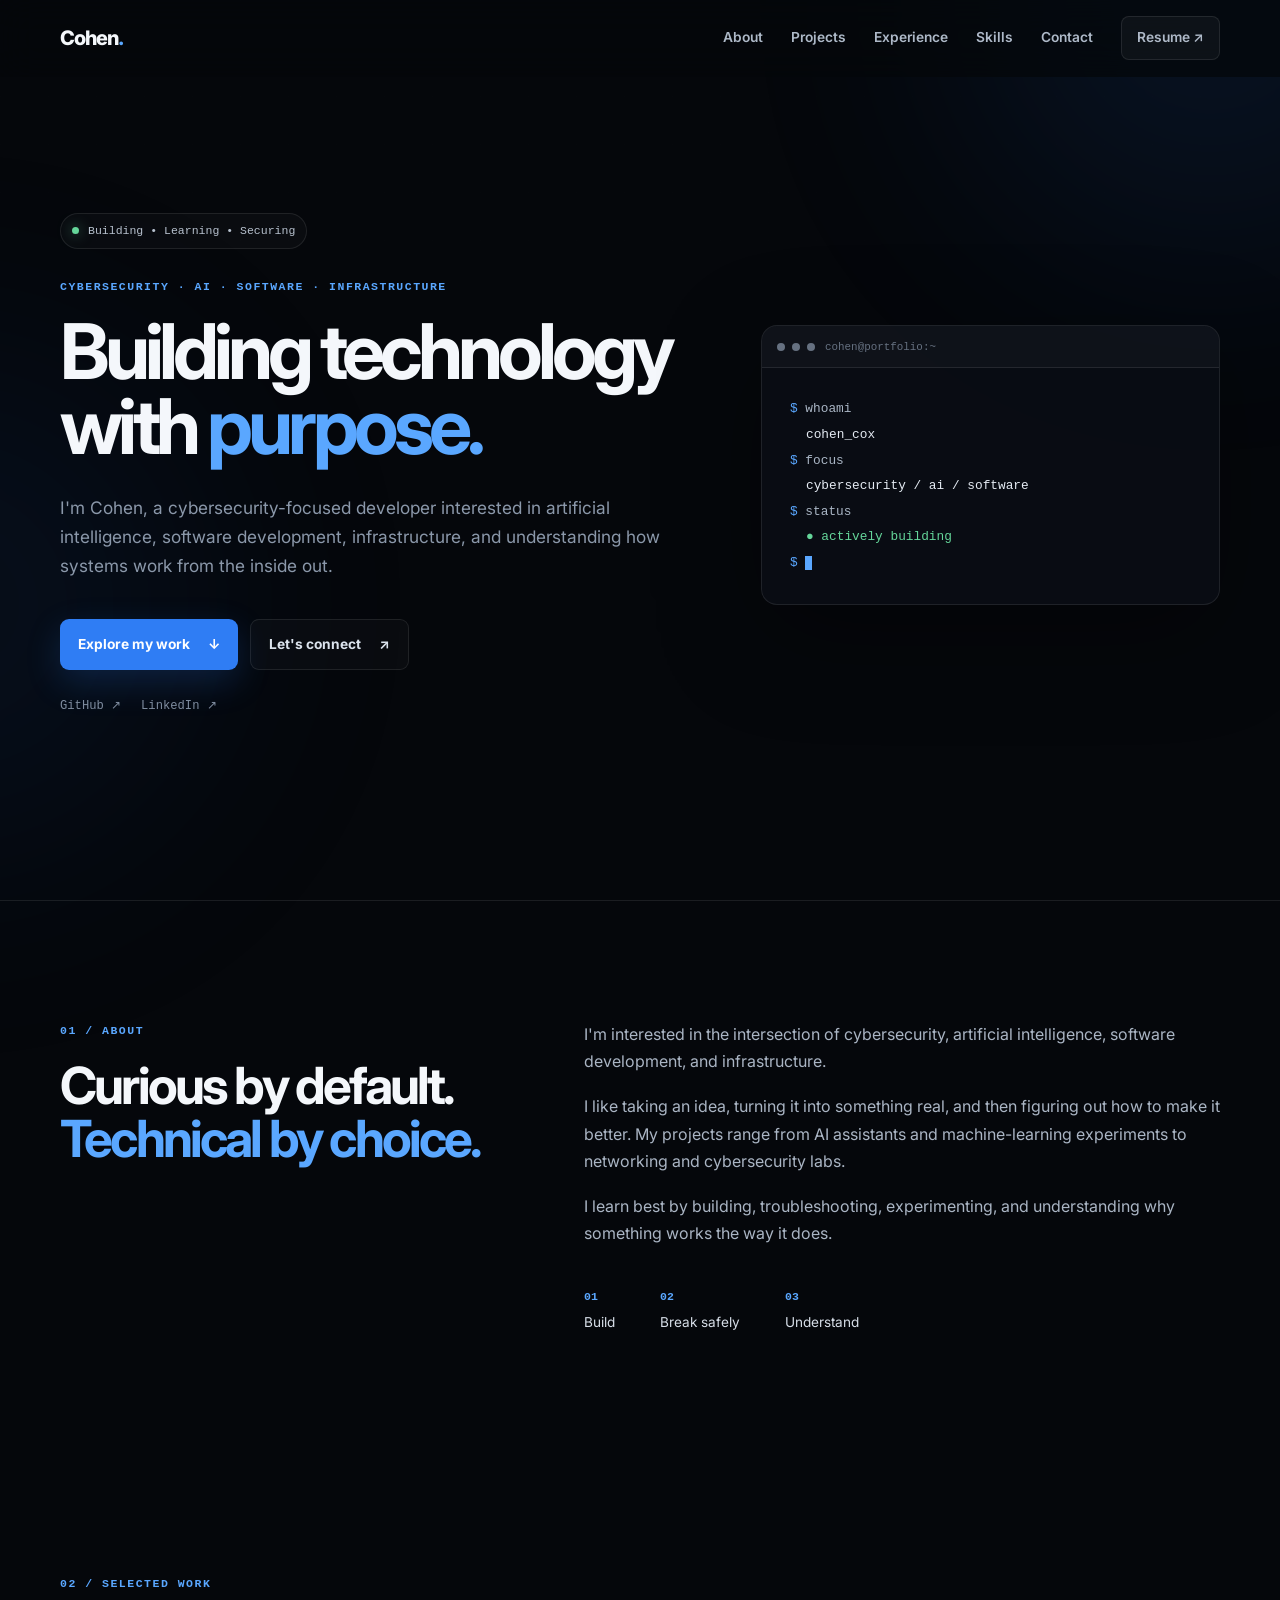
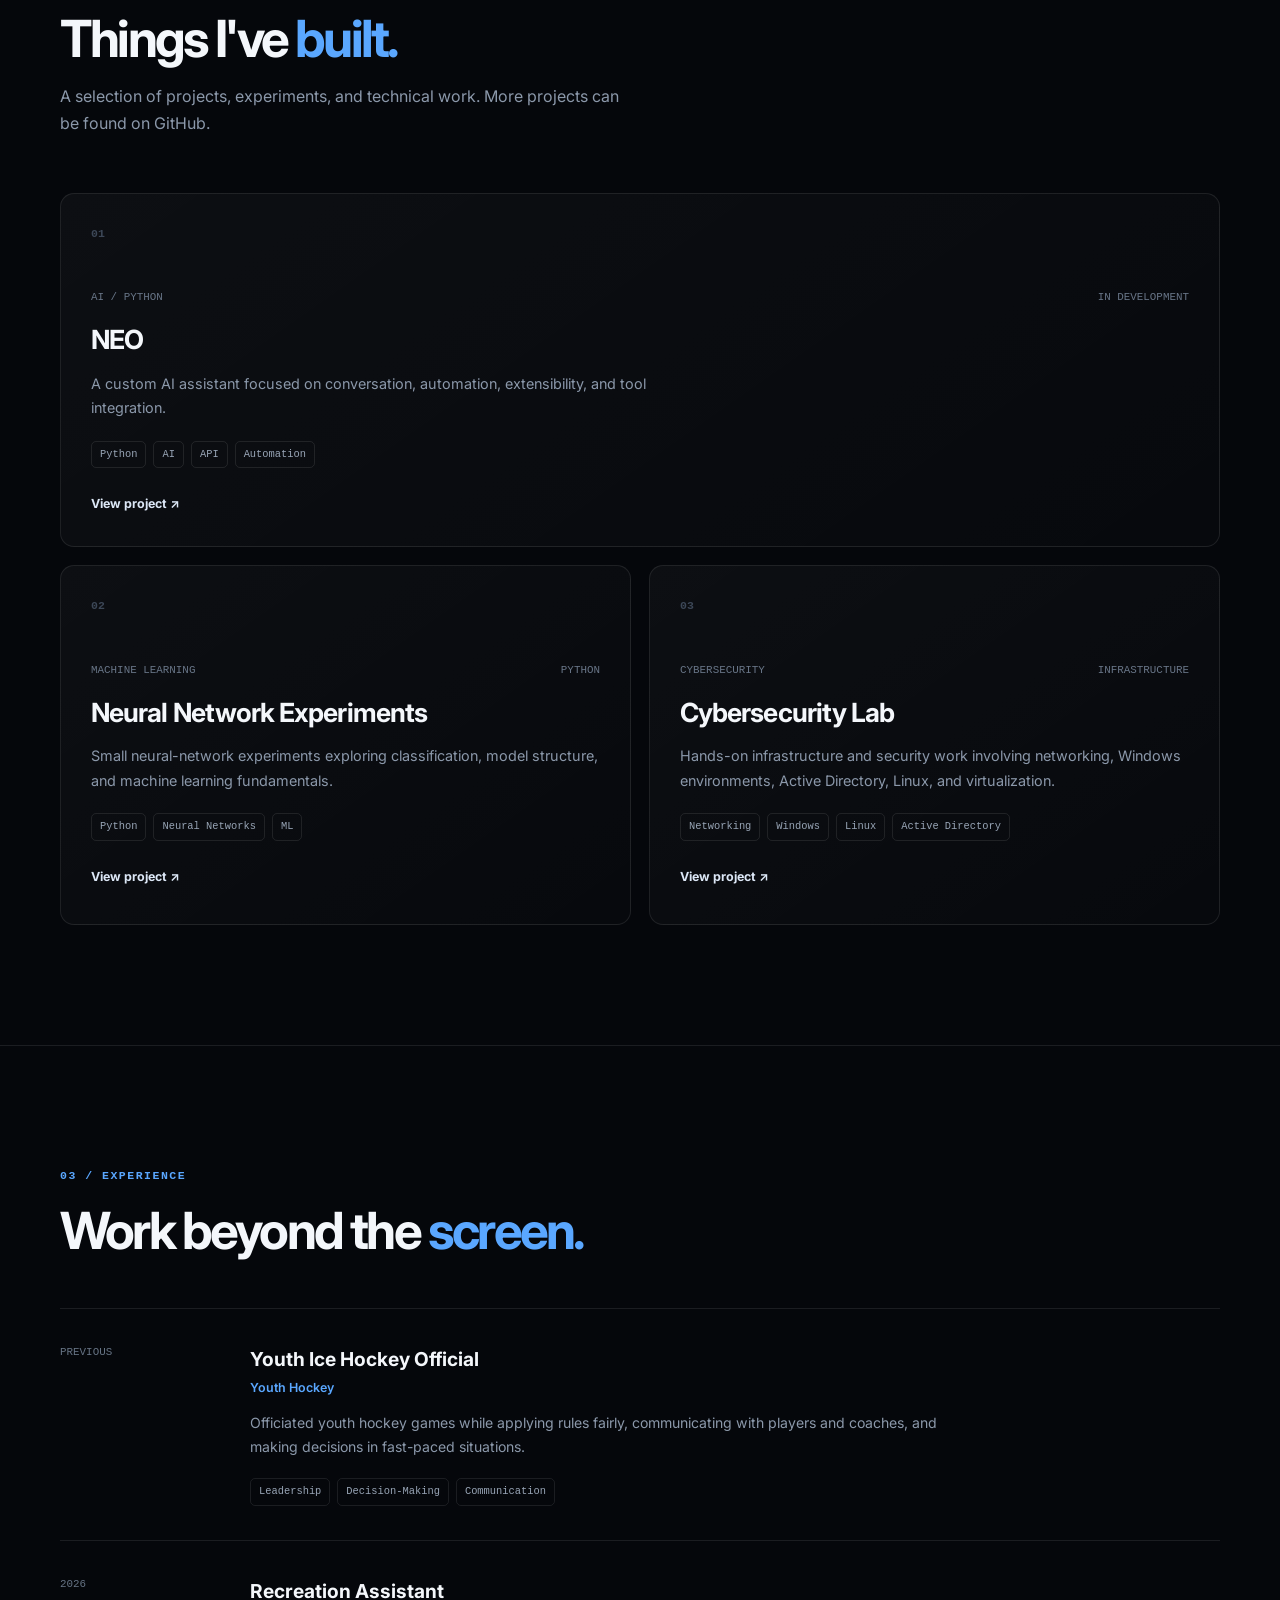
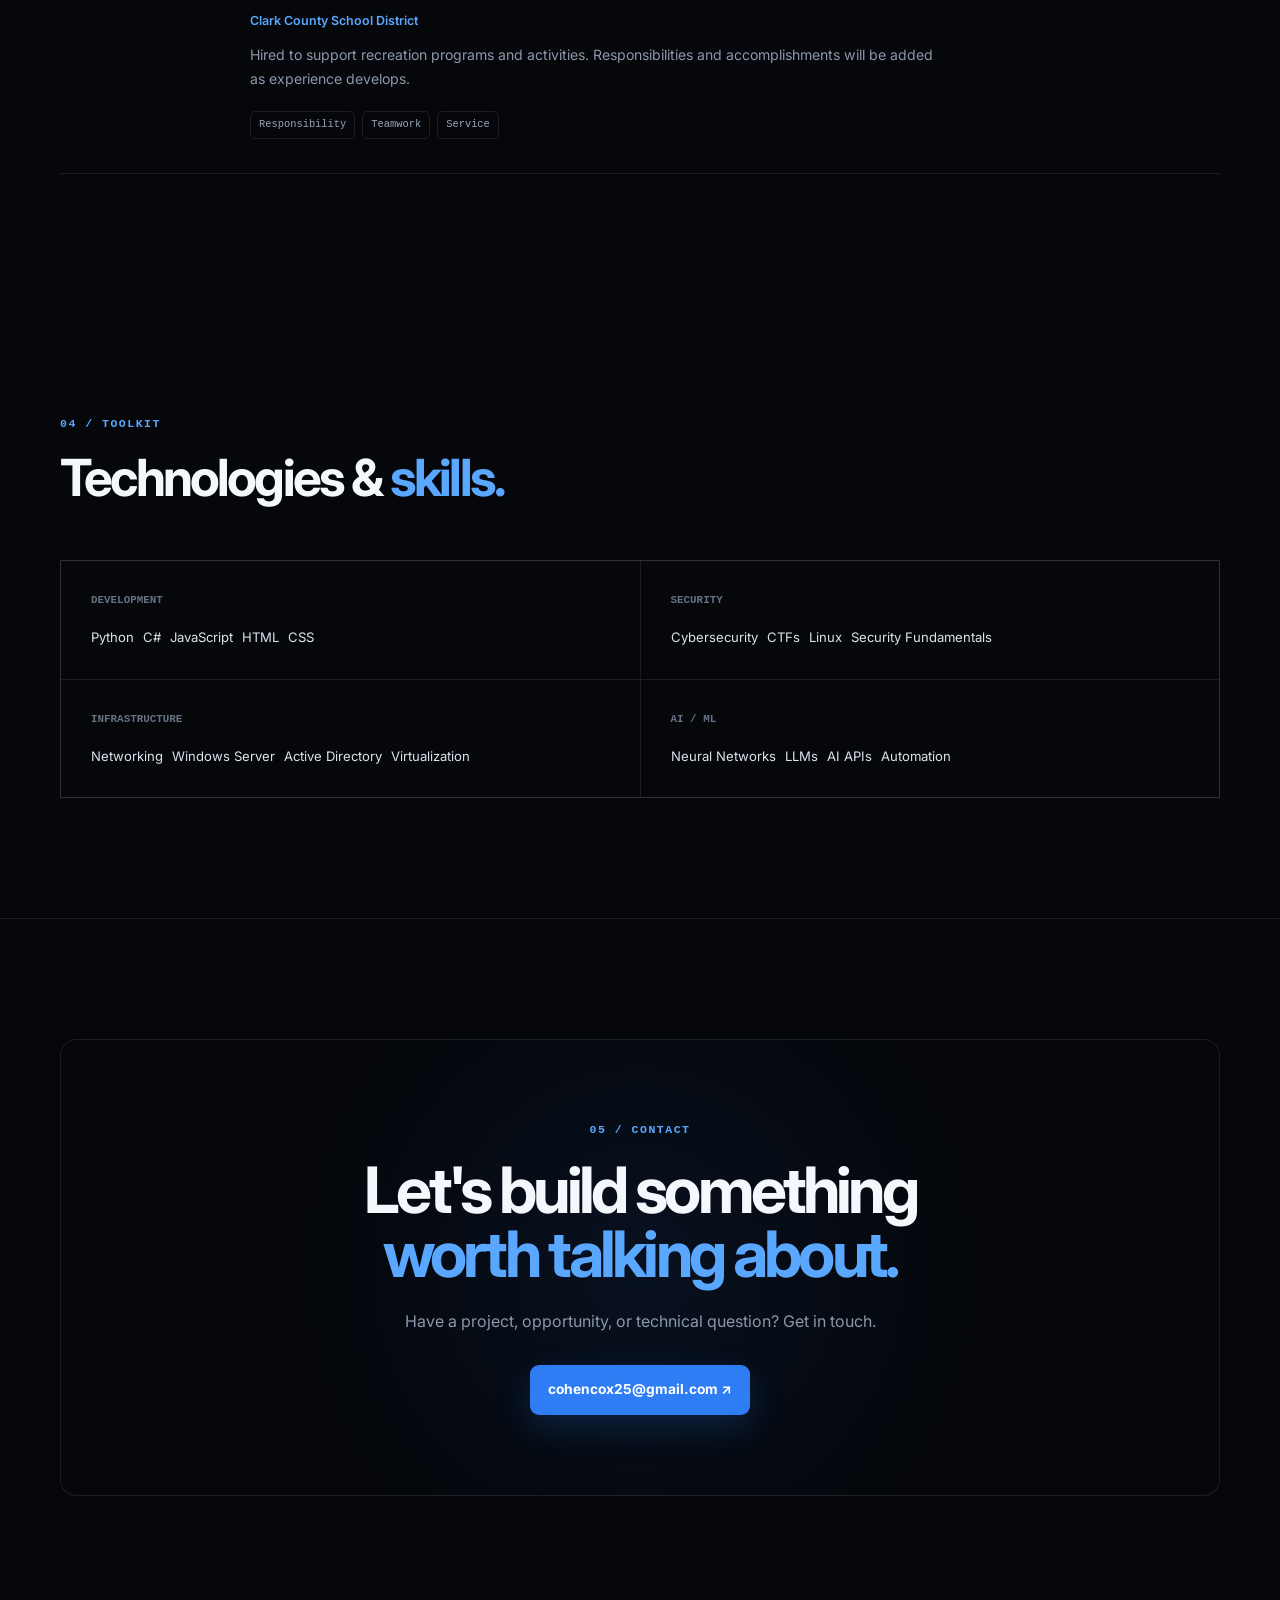
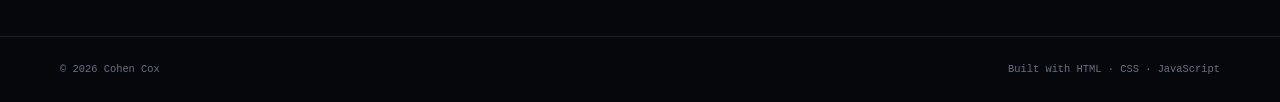
==== commit 8952af5f: "Update title and LinkedIn link in index.html" ====
--- a/index.html
+++ b/index.html
@@ -9,7 +9,7 @@
         content="Cohen Cox | Cybersecurity, AI, software development, and infrastructure."
     >
 
-    <title>Cohen Cox | Cybersecurity & AI</title>
+    <title>Cohen Cox | Cybersecurity & AI/ML</title>
 
     <link rel="stylesheet" href="style.css">
 
@@ -123,7 +123,7 @@
                         </a>
 
                         <a
-                            href="https://www.linkedin.com/in/YOUR_USERNAME/"
+                            href="https://www.linkedin.com/in/cohen-cox-6187b3432/"
                             target="_blank"
                             rel="noopener noreferrer"
                         >
--- a/style.css
+++ b/style.css
@@ -1,72 +1,1123 @@
-/* ------------------------------ */
-/* Hero */
-/* ------------------------------ */
-
-.hero{
-    padding:130px 0;
+:root {
+    --bg: #05070b;
+    --surface: #0b0f16;
+    --surface-light: #101722;
+
+    --text: #f4f7fb;
+    --muted: #8b98aa;
+    --muted-light: #aeb9c8;
+
+    --line: rgba(255, 255, 255, 0.09);
+
+    --accent: #5aa7ff;
+    --accent-strong: #2f7df4;
+
+    --success: #65d69a;
+
+    --max-width: 1160px;
+}
+
+
+/* ------------------------------
+   Reset
+------------------------------ */
+
+* {
+    box-sizing: border-box;
+    margin: 0;
+    padding: 0;
+}
+
+html {
+    scroll-behavior: smooth;
+}
+
+body {
+    min-height: 100vh;
+    background: var(--bg);
+    color: var(--text);
+
+    font-family: "Inter", sans-serif;
+    line-height: 1.7;
+
+    overflow-x: hidden;
+}
+
+a {
+    color: inherit;
+}
+
+
+/* ------------------------------
+   Background
+------------------------------ */
+
+.background-grid {
+    position: fixed;
+    inset: 0;
+
+    pointer-events: none;
+
+    opacity: 0.28;
+
+    background-image:
+        linear-gradient(
+            rgba(255, 255, 255, 0.025) 1px,
+            transparent 1px
+        ),
+        linear-gradient(
+            90deg,
+            rgba(255, 255, 255, 0.025) 1px,
+            transparent 1px
+        );
+
+    background-size: 48px 48px;
+
+    mask-image: linear-gradient(
+        to bottom,
+        black,
+        transparent 80%
+    );
+
+    z-index: -3;
+}
+
+.background-glow {
+    position: fixed;
+
+    width: 500px;
+    height: 500px;
+
+    border-radius: 50%;
+
+    filter: blur(130px);
+
+    opacity: 0.11;
+
+    pointer-events: none;
+
+    z-index: -2;
+}
+
+.glow-one {
+    background: #2374e1;
+
+    top: -250px;
+    right: -180px;
+}
+
+.glow-two {
+    background: #1852a5;
+
+    bottom: 5%;
+    left: -300px;
+}
+
+
+/* ------------------------------
+   Global
+------------------------------ */
+
+.container {
+    width: min(
+        var(--max-width),
+        calc(100% - 48px)
+    );
+
+    margin: 0 auto;
+}
+
+.section {
+    position: relative;
+
+    padding: 120px 0;
+}
+
+.section-border {
+    border-top: 1px solid var(--line);
+}
+
+
+/* ------------------------------
+   Navigation
+------------------------------ */
+
+.site-header {
+    position: fixed;
+
+    top: 0;
+    left: 0;
+
+    width: 100%;
+
+    z-index: 100;
+
+    background: rgba(5, 7, 11, 0.72);
+
+    backdrop-filter: blur(18px);
+
+    border-bottom: 1px solid transparent;
+
+    transition:
+        border-color 0.25s ease,
+        background 0.25s ease;
+}
+
+.site-header.scrolled {
+    border-color: var(--line);
+
+    background: rgba(5, 7, 11, 0.88);
+}
+
+.nav-container {
+    height: 76px;
+
+    display: flex;
+
+    align-items: center;
+    justify-content: space-between;
+}
+
+.logo {
+    text-decoration: none;
+
+    font-size: 1.25rem;
+    font-weight: 800;
+
+    letter-spacing: -0.05em;
+}
+
+.logo span {
+    color: var(--accent);
+}
+
+.nav {
+    display: flex;
+
+    align-items: center;
+
+    gap: 28px;
+}
+
+.nav a {
+    color: #aeb9c8;
+
+    text-decoration: none;
+
+    font-size: 0.86rem;
+    font-weight: 600;
+
+    transition:
+        color 0.2s ease;
+}
+
+.nav a:hover,
+.nav a.active {
+    color: white;
+}
+
+.resume-btn {
+    padding: 9px 15px;
+
+    border: 1px solid var(--line);
+
+    border-radius: 8px;
+
+    background: rgba(255, 255, 255, 0.04);
+}
+
+.menu-toggle {
+    display: none;
+
+    border: 0;
+
+    background: transparent;
+
+    cursor: pointer;
+}
+
+.menu-toggle span {
+    display: block;
+
+    width: 24px;
+    height: 2px;
+
+    margin: 5px;
+
+    background: white;
+}
+
+
+/* ------------------------------
+   Hero
+------------------------------ */
+
+.hero {
+    min-height: 100vh;
+
+    display: flex;
+    align-items: center;
+
+    padding-top: 150px;
+}
+
+.hero-layout {
+    display: grid;
+
+    grid-template-columns:
+        1.15fr
+        0.85fr;
+
+    gap: 80px;
+
+    align-items: center;
+}
+
+.status {
+    display: inline-flex;
+
+    align-items: center;
+
+    gap: 9px;
+
+    padding: 7px 11px;
+
+    border: 1px solid var(--line);
+
+    border-radius: 999px;
+
+    color: #b7c1ce;
+
+    background: rgba(255, 255, 255, 0.025);
+
+    font-family: "JetBrains Mono", monospace;
+    font-size: 0.72rem;
+    font-weight: 500;
+
+    margin-bottom: 28px;
+}
+
+.status-dot {
+    width: 7px;
+    height: 7px;
+
+    border-radius: 50%;
+
+    background: var(--success);
+
+    box-shadow:
+        0 0 14px rgba(101, 214, 154, 0.65);
+}
+
+.eyebrow {
+    margin-bottom: 18px;
+
+    color: var(--accent);
+
+    font-family: "JetBrains Mono", monospace;
+
+    font-size: 0.72rem;
+    font-weight: 600;
+
+    letter-spacing: 0.13em;
+
+    text-transform: uppercase;
+}
+
+.hero h1 {
+    max-width: 850px;
+
+    font-size: clamp(
+        3.2rem,
+        6vw,
+        5.7rem
+    );
+
+    line-height: 0.98;
+
+    letter-spacing: -0.065em;
+}
+
+.hero h1 span,
+.section-heading h2 span,
+.contact-box h2 span {
+    color: var(--accent);
+}
+
+.hero-text {
+    max-width: 650px;
+
+    margin-top: 28px;
+
+    color: var(--muted);
+
+    font-size: 1.08rem;
+}
+
+.hero-actions {
+    display: flex;
+
+    gap: 12px;
+
+    margin-top: 38px;
+}
+
+.button {
+    display: inline-flex;
+
+    align-items: center;
+    justify-content: center;
+
+    gap: 18px;
+
+    padding: 13px 18px;
+
+    border-radius: 9px;
+
+    text-decoration: none;
+
+    font-size: 0.86rem;
+    font-weight: 700;
+
+    transition:
+        transform 0.2s ease,
+        background 0.2s ease,
+        border-color 0.2s ease;
+}
+
+.button:hover {
+    transform: translateY(-2px);
+}
+
+.button-primary {
+    color: white;
+
+    background: var(--accent-strong);
+
+    box-shadow:
+        0 12px 35px rgba(47, 125, 244, 0.2);
+}
+
+.button-primary:hover {
+    background: #4390ff;
+}
+
+.button-secondary {
+    color: #dbe3ed;
+
+    border: 1px solid var(--line);
+
+    background: rgba(255, 255, 255, 0.025);
+}
+
+.quick-links {
+    display: flex;
+
+    gap: 20px;
+
+    margin-top: 26px;
+}
+
+.quick-links a {
+    color: #7f8da0;
+
+    text-decoration: none;
+
+    font-family: "JetBrains Mono", monospace;
+
+    font-size: 0.76rem;
+    font-weight: 500;
+}
+
+.quick-links a:hover {
+    color: white;
+}
+
+
+/* ------------------------------
+   Terminal
+------------------------------ */
+
+.terminal {
+    overflow: hidden;
+
+    border: 1px solid var(--line);
+
+    border-radius: 16px;
+
+    background: rgba(11, 15, 22, 0.78);
+
+    box-shadow:
+        0 30px 100px rgba(0, 0, 0, 0.35);
+}
+
+.terminal-header {
+    height: 42px;
+
+    display: flex;
+
+    align-items: center;
+
+    gap: 10px;
+
+    padding: 0 15px;
+
+    border-bottom: 1px solid var(--line);
+
+    background: rgba(255, 255, 255, 0.025);
+}
+
+.terminal-dots {
+    display: flex;
+
+    gap: 7px;
+}
+
+.terminal-dots span {
+    width: 8px;
+    height: 8px;
+
+    border-radius: 50%;
+
+    background: #667181;
+}
+
+.terminal-title {
+    color: #667181;
+
+    font-family: "JetBrains Mono", monospace;
+
+    font-size: 0.68rem;
+}
+
+.terminal-body {
+    padding: 28px;
+
+    color: #aab6c5;
+
+    font-family: "JetBrains Mono", monospace;
+
+    font-size: 0.8rem;
+
+    line-height: 2;
+}
+
+.prompt {
+    color: var(--accent);
+}
+
+.terminal-output {
+    padding-left: 16px;
+
+    color: #e5ebf3;
+}
+
+.terminal-output.success {
+    color: var(--success);
+}
+
+.cursor {
+    display: inline-block;
+
+    width: 7px;
+    height: 14px;
+
+    vertical-align: middle;
+
+    background: var(--accent);
+
+    animation: blink 1s infinite;
+}
+
+@keyframes blink {
+    50% {
+        opacity: 0;
+    }
+}
+
+
+/* ------------------------------
+   Sections
+------------------------------ */
+
+.two-column {
+    display: grid;
+
+    grid-template-columns:
+        0.8fr
+        1.2fr;
+
+    gap: 100px;
+}
+
+.section-heading h2 {
+    font-size: clamp(
+        2.3rem,
+        4vw,
+        4rem
+    );
+
+    line-height: 1.05;
+
+    letter-spacing: -0.055em;
+}
+
+.section-intro {
+    max-width: 580px;
+
+    margin-top: 18px;
+
+    color: var(--muted);
+}
+
+.about-content {
+    color: #aab5c4;
+
+    font-size: 1rem;
+}
+
+.about-content p + p {
+    margin-top: 18px;
+}
+
+.about-stats {
+    display: flex;
+
+    gap: 45px;
+
+    margin-top: 40px;
+}
+
+.about-stats div {
+    display: flex;
+
+    flex-direction: column;
+}
+
+.about-stats strong {
+    color: var(--accent);
+
+    font-family: "JetBrains Mono", monospace;
+
+    font-size: 0.72rem;
+}
+
+.about-stats span {
+    margin-top: 4px;
+
+    color: #d7dee8;
+
+    font-size: 0.85rem;
+}
+
+
+/* ------------------------------
+   Projects
+------------------------------ */
+
+.project-grid {
+    display: grid;
+
+    grid-template-columns:
+        repeat(2, 1fr);
+
+    gap: 18px;
+
+    margin-top: 55px;
+}
+
+.project-card {
+    position: relative;
+
+    min-height: 360px;
+
+    padding: 30px;
+
+    border: 1px solid var(--line);
+
+    border-radius: 14px;
+
     background:
-        radial-gradient(circle at top right, rgba(37,99,235,.25), transparent 35%),
-        linear-gradient(135deg,#020617 0%,#0f172a 50%,#1e3a8a 100%);
-    color:#f8fafc;
-}
-
-.eyebrow{
-    color:#60a5fa;
-    font-weight:700;
-    letter-spacing:1px;
-    text-transform:uppercase;
-    margin-bottom:20px;
-}
-
-.hero h1{
-    font-size:4rem;
-    line-height:1.1;
-    max-width:760px;
-    margin-bottom:25px;
-    color:#ffffff;
-}
-
-.hero-text{
-    max-width:650px;
-    color:#cbd5e1;
-    font-size:1.15rem;
-}
-
-.hero-buttons{
-    margin-top:45px;
-    display:flex;
-    gap:18px;
-}
-
-.primary-btn,
-.secondary-btn{
-    text-decoration:none;
-    padding:15px 28px;
-    border-radius:12px;
-    font-weight:600;
-    transition:.25s;
-}
-
-.primary-btn{
-    background:#2563eb;
-    color:white;
-}
-
-.primary-btn:hover{
-    background:#1d4ed8;
-    transform:translateY(-3px);
-    box-shadow:0 15px 30px rgba(37,99,235,.35);
-}
-
-.secondary-btn{
-    border:1px solid rgba(255,255,255,.2);
-    color:white;
-    background:rgba(255,255,255,.05);
-    backdrop-filter:blur(8px);
-}
-
-.secondary-btn:hover{
-    background:rgba(255,255,255,.12);
-    border-color:#60a5fa;
-    transform:translateY(-3px);
-}
+        linear-gradient(
+            145deg,
+            rgba(255, 255, 255, 0.035),
+            rgba(255, 255, 255, 0.012)
+        );
+
+    transition:
+        transform 0.25s ease,
+        border-color 0.25s ease,
+        background 0.25s ease;
+}
+
+.project-card:hover {
+    transform: translateY(-5px);
+
+    border-color:
+        rgba(90, 167, 255, 0.32);
+
+    background:
+        rgba(255, 255, 255, 0.045);
+}
+
+.project-card.featured {
+    grid-column: span 2;
+
+    min-height: 320px;
+}
+
+.project-number {
+    color: #3c4757;
+
+    font-family: "JetBrains Mono", monospace;
+
+    font-size: 0.72rem;
+    font-weight: 600;
+}
+
+.project-content {
+    margin-top: 45px;
+}
+
+.project-meta {
+    display: flex;
+
+    justify-content: space-between;
+
+    gap: 20px;
+
+    color: #687587;
+
+    font-family: "JetBrains Mono", monospace;
+
+    font-size: 0.68rem;
+
+    text-transform: uppercase;
+}
+
+.project-content h3 {
+    margin: 10px 0;
+
+    font-size: 1.65rem;
+
+    letter-spacing: -0.035em;
+}
+
+.project-content p {
+    max-width: 620px;
+
+    color: var(--muted);
+
+    font-size: 0.9rem;
+}
+
+.tags {
+    display: flex;
+
+    flex-wrap: wrap;
+
+    gap: 7px;
+
+    margin-top: 20px;
+}
+
+.tags span {
+    padding: 4px 8px;
+
+    border: 1px solid var(--line);
+
+    border-radius: 5px;
+
+    color: #98a5b6;
+
+    font-family: "JetBrains Mono", monospace;
+
+    font-size: 0.65rem;
+}
+
+.project-link {
+    display: inline-block;
+
+    margin-top: 25px;
+
+    color: #dce7f6;
+
+    text-decoration: none;
+
+    font-size: 0.78rem;
+    font-weight: 700;
+}
+
+.project-link:hover {
+    color: var(--accent);
+}
+
+
+/* ------------------------------
+   Experience
+------------------------------ */
+
+.timeline {
+    margin-top: 50px;
+
+    border-top: 1px solid var(--line);
+}
+
+.timeline-item {
+    display: grid;
+
+    grid-template-columns: 150px 1fr;
+
+    gap: 40px;
+
+    padding: 34px 0;
+
+    border-bottom: 1px solid var(--line);
+}
+
+.timeline-date {
+    color: #667384;
+
+    font-family: "JetBrains Mono", monospace;
+
+    font-size: 0.68rem;
+
+    text-transform: uppercase;
+}
+
+.timeline-item h3 {
+    font-size: 1.2rem;
+}
+
+.company {
+    margin: 2px 0 12px;
+
+    color: var(--accent);
+
+    font-size: 0.78rem;
+
+    font-weight: 600;
+}
+
+.timeline-item p:not(.company) {
+    max-width: 700px;
+
+    color: var(--muted);
+
+    font-size: 0.88rem;
+}
+
+
+/* ------------------------------
+   Skills
+------------------------------ */
+
+.skills-grid {
+    display: grid;
+
+    grid-template-columns:
+        repeat(2, 1fr);
+
+    gap: 1px;
+
+    margin-top: 55px;
+
+    border: 1px solid var(--line);
+
+    background: var(--line);
+}
+
+.skill-group {
+    padding: 30px;
+
+    background: var(--bg);
+}
+
+.skill-label {
+    margin-bottom: 17px;
+
+    color: #667384;
+
+    font-family: "JetBrains Mono", monospace;
+
+    font-size: 0.68rem;
+    font-weight: 600;
+
+    text-transform: uppercase;
+}
+
+.skill-list {
+    display: flex;
+
+    flex-wrap: wrap;
+
+    gap: 9px;
+}
+
+.skill-list span {
+    color: #dce3ec;
+
+    font-size: 0.82rem;
+}
+
+
+/* ------------------------------
+   Contact
+------------------------------ */
+
+.contact-section {
+    padding-bottom: 140px;
+}
+
+.contact-box {
+    padding: 80px 20px;
+
+    text-align: center;
+
+    border: 1px solid var(--line);
+
+    border-radius: 16px;
+
+    background:
+        radial-gradient(
+            circle at center,
+            rgba(47, 125, 244, 0.09),
+            transparent 55%
+        );
+}
+
+.contact-box h2 {
+    font-size: clamp(
+        2.5rem,
+        5vw,
+        4.7rem
+    );
+
+    line-height: 1;
+
+    letter-spacing: -0.06em;
+}
+
+.contact-box > p:not(.eyebrow) {
+    margin: 22px auto 30px;
+
+    color: var(--muted);
+}
+
+
+/* ------------------------------
+   Footer
+------------------------------ */
+
+footer {
+    padding: 24px 0;
+
+    border-top: 1px solid var(--line);
+
+    color: #657183;
+
+    font-family: "JetBrains Mono", monospace;
+
+    font-size: 0.65rem;
+}
+
+.footer-inner {
+    display: flex;
+
+    justify-content: space-between;
+
+    gap: 20px;
+}
+
+
+/* ------------------------------
+   Back to Top
+------------------------------ */
+
+.back-top {
+    position: fixed;
+
+    right: 22px;
+    bottom: 22px;
+
+    width: 42px;
+    height: 42px;
+
+    border: 1px solid var(--line);
+
+    border-radius: 9px;
+
+    background: rgba(11, 15, 22, 0.88);
+
+    color: white;
+
+    cursor: pointer;
+
+    opacity: 0;
+
+    pointer-events: none;
+
+    transform: translateY(10px);
+
+    transition: 0.2s;
+}
+
+.back-top.visible {
+    opacity: 1;
+
+    pointer-events: auto;
+
+    transform: none;
+}
+
+
+/* ------------------------------
+   Animations / Accessibility
+------------------------------ */
+
+.reveal {
+    opacity: 0;
+
+    transform: translateY(18px);
+
+    transition:
+        opacity 0.7s ease,
+        transform 0.7s ease;
+}
+
+.reveal.show {
+    opacity: 1;
+
+    transform: none;
+}
+
+:focus-visible {
+    outline: 2px solid var(--accent);
+
+    outline-offset: 4px;
+}
+
+
+/* ------------------------------
+   Tablet
+------------------------------ */
+
+@media (max-width: 850px) {
+
+    .nav {
+        display: none;
+
+        position: absolute;
+
+        top: 76px;
+        left: 0;
+        right: 0;
+
+        padding: 20px 24px 25px;
+
+        flex-direction: column;
+
+        align-items: flex-start;
+
+        background: rgba(5, 7, 11, 0.97);
+
+        border-bottom: 1px solid var(--line);
+    }
+
+    .nav.open {
+        display: flex;
+    }
+
+    .menu-toggle {
+        display: block;
+    }
+
+    .hero-layout,
+    .two-column {
+        grid-template-columns: 1fr;
+
+        gap: 55px;
+    }
+
+    .hero {
+        padding-top: 125px;
+    }
+
+    .hero-card {
+        max-width: 650px;
+    }
+
+    .project-card.featured {
+        grid-column: span 1;
+    }
+}
+
+
+/* ------------------------------
+   Mobile
+------------------------------ */
+
+@media (max-width: 600px) {
+
+    .container {
+        width:
+            min(
+                var(--max-width),
+                calc(100% - 32px)
+            );
+    }
+
+    .section {
+        padding: 85px 0;
+    }
+
+    .hero h1 {
+        font-size: 3.1rem;
+    }
+
+    .hero-actions {
+        flex-direction: column;
+
+        align-items: stretch;
+    }
+
+    .project-grid,
+    .skills-grid {
+        grid-template-columns: 1fr;
+    }
+
+    .timeline-item {
+        grid-template-columns: 1fr;
+
+        gap: 8px;
+    }
+
+    .about-stats {
+        gap: 25px;
+    }
+
+    .footer-inner {
+        flex-direction: column;
+    }
+}
+
+
+/* ------------------------------
+   Reduced Motion
+------------------------------ */
+
+@media (prefers-reduced-motion: reduce) {
+
+    html {
+        scroll-behavior: auto;
+    }
+
+    *,
+    *::before,
+    *::after {
+        animation-duration: 0.01ms !important;
+        animation-iteration-count: 1 !important;
+        transition-duration: 0.01ms !important;
+    }
+
+}
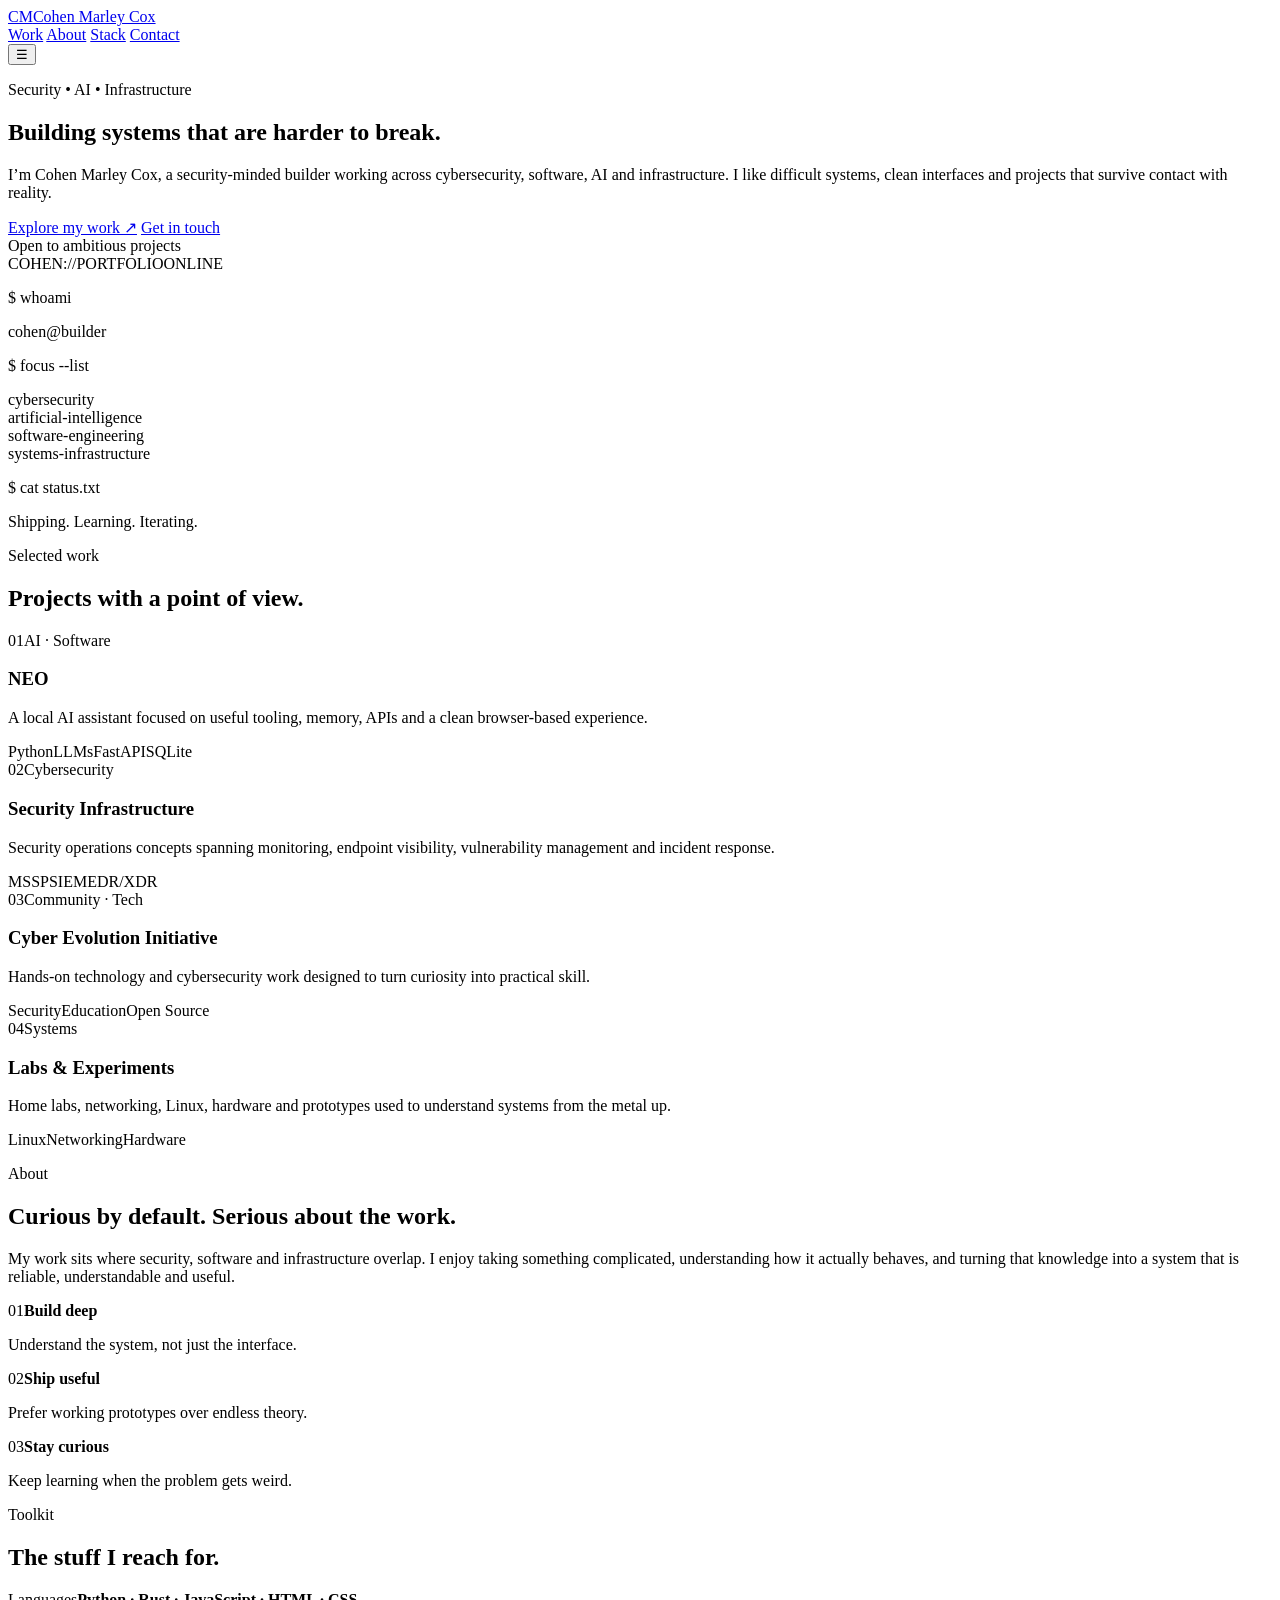
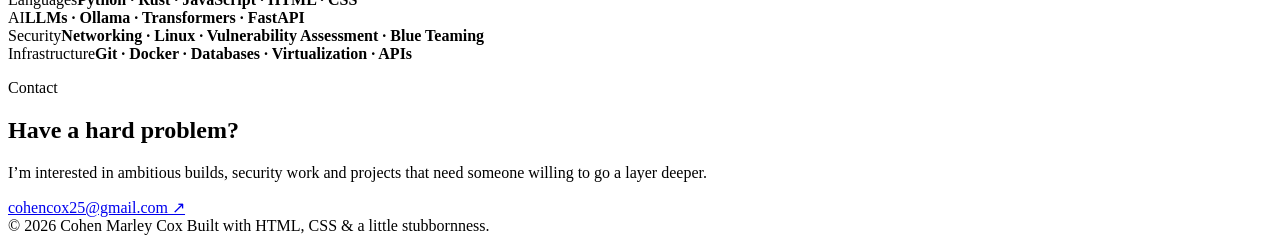
==== commit edcc5de9: "Redesign portfolio: index.html" ====
--- a/index.html
+++ b/index.html
@@ -1,700 +1,121 @@
-<!DOCTYPE html>
+<!doctype html>
 <html lang="en">
 <head>
-    <meta charset="UTF-8">
-    <meta name="viewport" content="width=device-width, initial-scale=1.0">
+  <meta charset="utf-8">
+  <meta name="viewport" content="width=device-width, initial-scale=1">
+  <meta name="description" content="Cohen Marley Cox — cybersecurity, AI, software and infrastructure portfolio.">
+  <title>Cohen Marley Cox | Security · AI · Infrastructure</title>
+  <link rel="preconnect" href="https://fonts.googleapis.com">
+  <link rel="preconnect" href="https://fonts.gstatic.com" crossorigin>
+  <link href="https://fonts.googleapis.com/css2?family=DM+Sans:wght@400;500;600;700&family=Space+Grotesk:wght@500;600;700&display=swap" rel="stylesheet">
+  <link rel="stylesheet" href="styles.css">
+</head>
+<body>
+  <header class="site-header">
+    <a class="brand" href="#top" aria-label="Cohen Marley Cox home">
+      <span class="brand-mark">CM</span><span>Cohen Marley Cox</span>
+    </a>
+    <nav class="nav" aria-label="Primary navigation">
+      <a href="#work">Work</a>
+      <a href="#about">About</a>
+      <a href="#stack">Stack</a>
+      <a href="#contact">Contact</a>
+    </nav>
+    <button class="menu-toggle" aria-label="Toggle navigation" aria-expanded="false">☰</button>
+  </header>
 
-    <meta
-        name="description"
-        content="Cohen Cox | Cybersecurity, AI, software development, and infrastructure."
-    >
+  <main id="top">
+    <section class="hero section">
+      <div class="hero-copy">
+        <p class="eyebrow">Security • AI • Infrastructure</p>
+        <h1>Building systems that are <span>harder to break.</span></h1>
+        <p class="lede">I’m Cohen Marley Cox, a security-minded builder working across cybersecurity, software, AI and infrastructure. I like difficult systems, clean interfaces and projects that survive contact with reality.</p>
+        <div class="hero-actions">
+          <a class="button button-primary" href="#work">Explore my work <span>↗</span></a>
+          <a class="button button-ghost" href="#contact">Get in touch</a>
+        </div>
+        <div class="availability"><span class="pulse"></span> Open to ambitious projects</div>
+      </div>
+      <div class="hero-panel">
+        <div class="panel-top"><span>COHEN://PORTFOLIO</span><span>ONLINE</span></div>
+        <div class="terminal">
+          <p><span class="muted">$</span> whoami</p>
+          <p class="accent">cohen@builder</p>
+          <p><span class="muted">$</span> focus --list</p>
+          <p>cybersecurity<br>artificial-intelligence<br>software-engineering<br>systems-infrastructure</p>
+          <p><span class="muted">$</span> cat status.txt</p>
+          <p class="success">Shipping. Learning. Iterating.</p>
+          <span class="cursor"></span>
+        </div>
+      </div>
+    </section>
 
-    <title>Cohen Cox | Cybersecurity & AI/ML</title>
+    <section id="work" class="section">
+      <div class="section-heading"><p class="eyebrow">Selected work</p><h2>Projects with a point of view.</h2></div>
+      <div class="project-grid">
+        <article class="project featured">
+          <div class="project-meta"><span>01</span><span>AI · Software</span></div>
+          <h3>NEO</h3>
+          <p>A local AI assistant focused on useful tooling, memory, APIs and a clean browser-based experience.</p>
+          <div class="tags"><span>Python</span><span>LLMs</span><span>FastAPI</span><span>SQLite</span></div>
+        </article>
+        <article class="project">
+          <div class="project-meta"><span>02</span><span>Cybersecurity</span></div>
+          <h3>Security Infrastructure</h3>
+          <p>Security operations concepts spanning monitoring, endpoint visibility, vulnerability management and incident response.</p>
+          <div class="tags"><span>MSSP</span><span>SIEM</span><span>EDR/XDR</span></div>
+        </article>
+        <article class="project">
+          <div class="project-meta"><span>03</span><span>Community · Tech</span></div>
+          <h3>Cyber Evolution Initiative</h3>
+          <p>Hands-on technology and cybersecurity work designed to turn curiosity into practical skill.</p>
+          <div class="tags"><span>Security</span><span>Education</span><span>Open Source</span></div>
+        </article>
+        <article class="project">
+          <div class="project-meta"><span>04</span><span>Systems</span></div>
+          <h3>Labs & Experiments</h3>
+          <p>Home labs, networking, Linux, hardware and prototypes used to understand systems from the metal up.</p>
+          <div class="tags"><span>Linux</span><span>Networking</span><span>Hardware</span></div>
+        </article>
+      </div>
+    </section>
 
-    <link rel="stylesheet" href="style.css">
+    <section id="about" class="section about">
+      <div class="section-heading"><p class="eyebrow">About</p><h2>Curious by default. Serious about the work.</h2></div>
+      <div class="about-grid">
+        <p class="about-lede">My work sits where security, software and infrastructure overlap. I enjoy taking something complicated, understanding how it actually behaves, and turning that knowledge into a system that is reliable, understandable and useful.</p>
+        <div class="principles">
+          <div><span>01</span><strong>Build deep</strong><p>Understand the system, not just the interface.</p></div>
+          <div><span>02</span><strong>Ship useful</strong><p>Prefer working prototypes over endless theory.</p></div>
+          <div><span>03</span><strong>Stay curious</strong><p>Keep learning when the problem gets weird.</p></div>
+        </div>
+      </div>
+    </section>
 
-    <link rel="preconnect" href="https://fonts.googleapis.com">
-    <link rel="preconnect" href="https://fonts.gstatic.com" crossorigin>
+    <section id="stack" class="section">
+      <div class="section-heading"><p class="eyebrow">Toolkit</p><h2>The stuff I reach for.</h2></div>
+      <div class="stack-grid">
+        <div class="stack-card"><span>Languages</span><strong>Python · Rust · JavaScript · HTML · CSS</strong></div>
+        <div class="stack-card"><span>AI</span><strong>LLMs · Ollama · Transformers · FastAPI</strong></div>
+        <div class="stack-card"><span>Security</span><strong>Networking · Linux · Vulnerability Assessment · Blue Teaming</strong></div>
+        <div class="stack-card"><span>Infrastructure</span><strong>Git · Docker · Databases · Virtualization · APIs</strong></div>
+      </div>
+    </section>
 
-    <link
-        href="https://fonts.googleapis.com/css2?family=Inter:wght@400;500;600;700;800&family=JetBrains+Mono:wght@400;500;600&display=swap"
-        rel="stylesheet"
-    >
-</head>
+    <section id="contact" class="section contact">
+      <div>
+        <p class="eyebrow">Contact</p>
+        <h2>Have a hard problem?</h2>
+        <p class="lede">I’m interested in ambitious builds, security work and projects that need someone willing to go a layer deeper.</p>
+      </div>
+      <a class="contact-link" href="mailto:cohencox25@gmail.com">cohencox25@gmail.com ↗</a>
+    </section>
+  </main>
 
-<body>
-
-    <!-- Background -->
-    <div class="background-grid" aria-hidden="true"></div>
-    <div class="background-glow glow-one" aria-hidden="true"></div>
-    <div class="background-glow glow-two" aria-hidden="true"></div>
-
-    <!-- Navigation -->
-    <header class="site-header">
-
-        <div class="container nav-container">
-
-            <a href="#top" class="logo">
-                Cohen<span>.</span>
-            </a>
-
-            <button
-                class="menu-toggle"
-                aria-label="Open navigation"
-                aria-expanded="false"
-            >
-                <span></span>
-                <span></span>
-                <span></span>
-            </button>
-
-            <nav class="nav" aria-label="Main navigation">
-
-                <a href="#about">About</a>
-                <a href="#projects">Projects</a>
-                <a href="#experience">Experience</a>
-                <a href="#skills">Skills</a>
-                <a href="#contact">Contact</a>
-
-                <a href="resume.pdf" class="resume-btn">
-                    Resume ↗
-                </a>
-
-            </nav>
-
-        </div>
-
-    </header>
-
-
-    <main id="top">
-
-        <!-- HERO -->
-        <section class="hero section">
-
-            <div class="container hero-layout">
-
-                <div class="hero-content reveal">
-
-                    <div class="status">
-                        <span class="status-dot"></span>
-                        Building • Learning • Securing
-                    </div>
-
-                    <p class="eyebrow">
-                        Cybersecurity · AI · Software · Infrastructure
-                    </p>
-
-                    <h1>
-                        Building technology
-                        with <span>purpose.</span>
-                    </h1>
-
-                    <p class="hero-text">
-                        I'm Cohen, a cybersecurity-focused developer interested
-                        in artificial intelligence, software development,
-                        infrastructure, and understanding how systems work
-                        from the inside out.
-                    </p>
-
-                    <div class="hero-actions">
-
-                        <a href="#projects" class="button button-primary">
-                            Explore my work
-                            <span>↓</span>
-                        </a>
-
-                        <a href="#contact" class="button button-secondary">
-                            Let's connect
-                            <span>↗</span>
-                        </a>
-
-                    </div>
-
-                    <div class="quick-links">
-
-                        <!-- Replace these with your real URLs -->
-                        <a
-                            href="https://github.com/YOUR_USERNAME"
-                            target="_blank"
-                            rel="noopener noreferrer"
-                        >
-                            GitHub ↗
-                        </a>
-
-                        <a
-                            href="https://www.linkedin.com/in/cohen-cox-6187b3432/"
-                            target="_blank"
-                            rel="noopener noreferrer"
-                        >
-                            LinkedIn ↗
-                        </a>
-
-                    </div>
-
-                </div>
-
-
-                <!-- Terminal -->
-                <div class="terminal reveal">
-
-                    <div class="terminal-header">
-
-                        <div class="terminal-dots">
-                            <span></span>
-                            <span></span>
-                            <span></span>
-                        </div>
-
-                        <span class="terminal-title">
-                            cohen@portfolio:~
-                        </span>
-
-                    </div>
-
-                    <div class="terminal-body">
-
-                        <p>
-                            <span class="prompt">$</span>
-                            whoami
-                        </p>
-
-                        <p class="terminal-output">
-                            cohen_cox
-                        </p>
-
-                        <p>
-                            <span class="prompt">$</span>
-                            focus
-                        </p>
-
-                        <p class="terminal-output">
-                            cybersecurity / ai / software
-                        </p>
-
-                        <p>
-                            <span class="prompt">$</span>
-                            status
-                        </p>
-
-                        <p class="terminal-output success">
-                            ● actively building
-                        </p>
-
-                        <p>
-                            <span class="prompt">$</span>
-                            <span class="cursor"></span>
-                        </p>
-
-                    </div>
-
-                </div>
-
-            </div>
-
-        </section>
-
-
-        <!-- ABOUT -->
-        <section id="about" class="section section-border">
-
-            <div class="container two-column">
-
-                <div class="section-heading reveal">
-
-                    <p class="eyebrow">
-                        01 / About
-                    </p>
-
-                    <h2>
-                        Curious by default.
-                        <br>
-                        <span>Technical by choice.</span>
-                    </h2>
-
-                </div>
-
-
-                <div class="about-content reveal">
-
-                    <p>
-                        I'm interested in the intersection of cybersecurity,
-                        artificial intelligence, software development, and
-                        infrastructure.
-                    </p>
-
-                    <p>
-                        I like taking an idea, turning it into something real,
-                        and then figuring out how to make it better. My projects
-                        range from AI assistants and machine-learning experiments
-                        to networking and cybersecurity labs.
-                    </p>
-
-                    <p>
-                        I learn best by building, troubleshooting, experimenting,
-                        and understanding why something works the way it does.
-                    </p>
-
-
-                    <div class="about-stats">
-
-                        <div>
-                            <strong>01</strong>
-                            <span>Build</span>
-                        </div>
-
-                        <div>
-                            <strong>02</strong>
-                            <span>Break safely</span>
-                        </div>
-
-                        <div>
-                            <strong>03</strong>
-                            <span>Understand</span>
-                        </div>
-
-                    </div>
-
-                </div>
-
-            </div>
-
-        </section>
-
-
-        <!-- PROJECTS -->
-        <section id="projects" class="section">
-
-            <div class="container">
-
-                <div class="section-heading reveal">
-
-                    <p class="eyebrow">
-                        02 / Selected work
-                    </p>
-
-                    <h2>
-                        Things I've <span>built.</span>
-                    </h2>
-
-                    <p class="section-intro">
-                        A selection of projects, experiments, and technical
-                        work. More projects can be found on GitHub.
-                    </p>
-
-                </div>
-
-
-                <div class="project-grid">
-
-
-                    <!-- Project 1 -->
-                    <article class="project-card featured reveal">
-
-                        <div class="project-number">
-                            01
-                        </div>
-
-                        <div class="project-content">
-
-                            <div class="project-meta">
-                                <span>AI / Python</span>
-                                <span>In Development</span>
-                            </div>
-
-                            <h3>
-                                NEO
-                            </h3>
-
-                            <p>
-                                A custom AI assistant focused on conversation,
-                                automation, extensibility, and tool integration.
-                            </p>
-
-                            <div class="tags">
-
-                                <span>Python</span>
-                                <span>AI</span>
-                                <span>API</span>
-                                <span>Automation</span>
-
-                            </div>
-
-                            <!-- Replace with your actual repository -->
-                            <a
-                                href="https://github.com/YOUR_USERNAME/YOUR_REPO"
-                                target="_blank"
-                                rel="noopener noreferrer"
-                                class="project-link"
-                            >
-                                View project ↗
-                            </a>
-
-                        </div>
-
-                    </article>
-
-
-                    <!-- Project 2 -->
-                    <article class="project-card reveal">
-
-                        <div class="project-number">
-                            02
-                        </div>
-
-                        <div class="project-content">
-
-                            <div class="project-meta">
-                                <span>Machine Learning</span>
-                                <span>Python</span>
-                            </div>
-
-                            <h3>
-                                Neural Network Experiments
-                            </h3>
-
-                            <p>
-                                Small neural-network experiments exploring
-                                classification, model structure, and machine
-                                learning fundamentals.
-                            </p>
-
-                            <div class="tags">
-
-                                <span>Python</span>
-                                <span>Neural Networks</span>
-                                <span>ML</span>
-
-                            </div>
-
-                            <a
-                                href="https://github.com/YOUR_USERNAME/YOUR_REPO"
-                                target="_blank"
-                                rel="noopener noreferrer"
-                                class="project-link"
-                            >
-                                View project ↗
-                            </a>
-
-                        </div>
-
-                    </article>
-
-
-                    <!-- Project 3 -->
-                    <article class="project-card reveal">
-
-                        <div class="project-number">
-                            03
-                        </div>
-
-                        <div class="project-content">
-
-                            <div class="project-meta">
-                                <span>Cybersecurity</span>
-                                <span>Infrastructure</span>
-                            </div>
-
-                            <h3>
-                                Cybersecurity Lab
-                            </h3>
-
-                            <p>
-                                Hands-on infrastructure and security work
-                                involving networking, Windows environments,
-                                Active Directory, Linux, and virtualization.
-                            </p>
-
-                            <div class="tags">
-
-                                <span>Networking</span>
-                                <span>Windows</span>
-                                <span>Linux</span>
-                                <span>Active Directory</span>
-
-                            </div>
-
-                            <a
-                                href="https://github.com/YOUR_USERNAME/YOUR_REPO"
-                                target="_blank"
-                                rel="noopener noreferrer"
-                                class="project-link"
-                            >
-                                View project ↗
-                            </a>
-
-                        </div>
-
-                    </article>
-
-                </div>
-
-            </div>
-
-        </section>
-
-
-        <!-- EXPERIENCE -->
-        <section id="experience" class="section section-border">
-
-            <div class="container">
-
-                <div class="section-heading reveal">
-
-                    <p class="eyebrow">
-                        03 / Experience
-                    </p>
-
-                    <h2>
-                        Work beyond the <span>screen.</span>
-                    </h2>
-
-                </div>
-
-
-                <div class="timeline">
-
-
-                    <article class="timeline-item reveal">
-
-                        <div class="timeline-date">
-                            Previous
-                        </div>
-
-                        <div>
-
-                            <h3>
-                                Youth Ice Hockey Official
-                            </h3>
-
-                            <p class="company">
-                                Youth Hockey
-                            </p>
-
-                            <p>
-                                Officiated youth hockey games while applying
-                                rules fairly, communicating with players and
-                                coaches, and making decisions in fast-paced
-                                situations.
-                            </p>
-
-                            <div class="tags">
-
-                                <span>Leadership</span>
-                                <span>Decision-Making</span>
-                                <span>Communication</span>
-
-                            </div>
-
-                        </div>
-
-                    </article>
-
-
-                    <!-- You are hired, but have not started yet -->
-                    <article class="timeline-item reveal">
-
-                        <div class="timeline-date">
-                            2026
-                        </div>
-
-                        <div>
-
-                            <h3>
-                                Recreation Assistant
-                            </h3>
-
-                            <p class="company">
-                                Clark County School District
-                            </p>
-
-                            <p>
-                                Hired to support recreation programs and
-                                activities. Responsibilities and accomplishments
-                                will be added as experience develops.
-                            </p>
-
-                            <div class="tags">
-
-                                <span>Responsibility</span>
-                                <span>Teamwork</span>
-                                <span>Service</span>
-
-                            </div>
-
-                        </div>
-
-                    </article>
-
-                </div>
-
-            </div>
-
-        </section>
-
-
-        <!-- SKILLS -->
-        <section id="skills" class="section">
-
-            <div class="container">
-
-                <div class="section-heading reveal">
-
-                    <p class="eyebrow">
-                        04 / Toolkit
-                    </p>
-
-                    <h2>
-                        Technologies & <span>skills.</span>
-                    </h2>
-
-                </div>
-
-
-                <div class="skills-grid">
-
-
-                    <div class="skill-group reveal">
-
-                        <p class="skill-label">
-                            Development
-                        </p>
-
-                        <div class="skill-list">
-
-                            <span>Python</span>
-                            <span>C#</span>
-                            <span>JavaScript</span>
-                            <span>HTML</span>
-                            <span>CSS</span>
-
-                        </div>
-
-                    </div>
-
-
-                    <div class="skill-group reveal">
-
-                        <p class="skill-label">
-                            Security
-                        </p>
-
-                        <div class="skill-list">
-
-                            <span>Cybersecurity</span>
-                            <span>CTFs</span>
-                            <span>Linux</span>
-                            <span>Security Fundamentals</span>
-
-                        </div>
-
-                    </div>
-
-
-                    <div class="skill-group reveal">
-
-                        <p class="skill-label">
-                            Infrastructure
-                        </p>
-
-                        <div class="skill-list">
-
-                            <span>Networking</span>
-                            <span>Windows Server</span>
-                            <span>Active Directory</span>
-                            <span>Virtualization</span>
-
-                        </div>
-
-                    </div>
-
-
-                    <div class="skill-group reveal">
-
-                        <p class="skill-label">
-                            AI / ML
-                        </p>
-
-                        <div class="skill-list">
-
-                            <span>Neural Networks</span>
-                            <span>LLMs</span>
-                            <span>AI APIs</span>
-                            <span>Automation</span>
-
-                        </div>
-
-                    </div>
-
-                </div>
-
-            </div>
-
-        </section>
-
-
-        <!-- CONTACT -->
-        <section id="contact" class="section contact-section section-border">
-
-            <div class="container contact-box reveal">
-
-                <p class="eyebrow">
-                    05 / Contact
-                </p>
-
-                <h2>
-                    Let's build something
-                    <br>
-                    <span>worth talking about.</span>
-                </h2>
-
-                <p>
-                    Have a project, opportunity, or technical question?
-                    Get in touch.
-                </p>
-
-                <a
-                    href="mailto:cohencox25@gmail.com"
-                    class="button button-primary"
-                >
-                    cohencox25@gmail.com ↗
-                </a>
-
-            </div>
-
-        </section>
-
-    </main>
-
-
-    <!-- Footer -->
-    <footer>
-
-        <div class="container footer-inner">
-
-            <span>
-                © <span id="year"></span> Cohen Cox
-            </span>
-
-            <span>
-                Built with HTML · CSS · JavaScript
-            </span>
-
-        </div>
-
-    </footer>
-
-
-    <!-- Back to top -->
-    <button
-        class="back-top"
-        aria-label="Back to top"
-    >
-        ↑
-    </button>
-
-
-    <script src="script.js"></script>
-
+  <footer class="site-footer">
+    <span>© <span id="year"></span> Cohen Marley Cox</span>
+    <span>Built with HTML, CSS & a little stubbornness.</span>
+  </footer>
+  <script src="script.js"></script>
 </body>
-</html>
+</html>
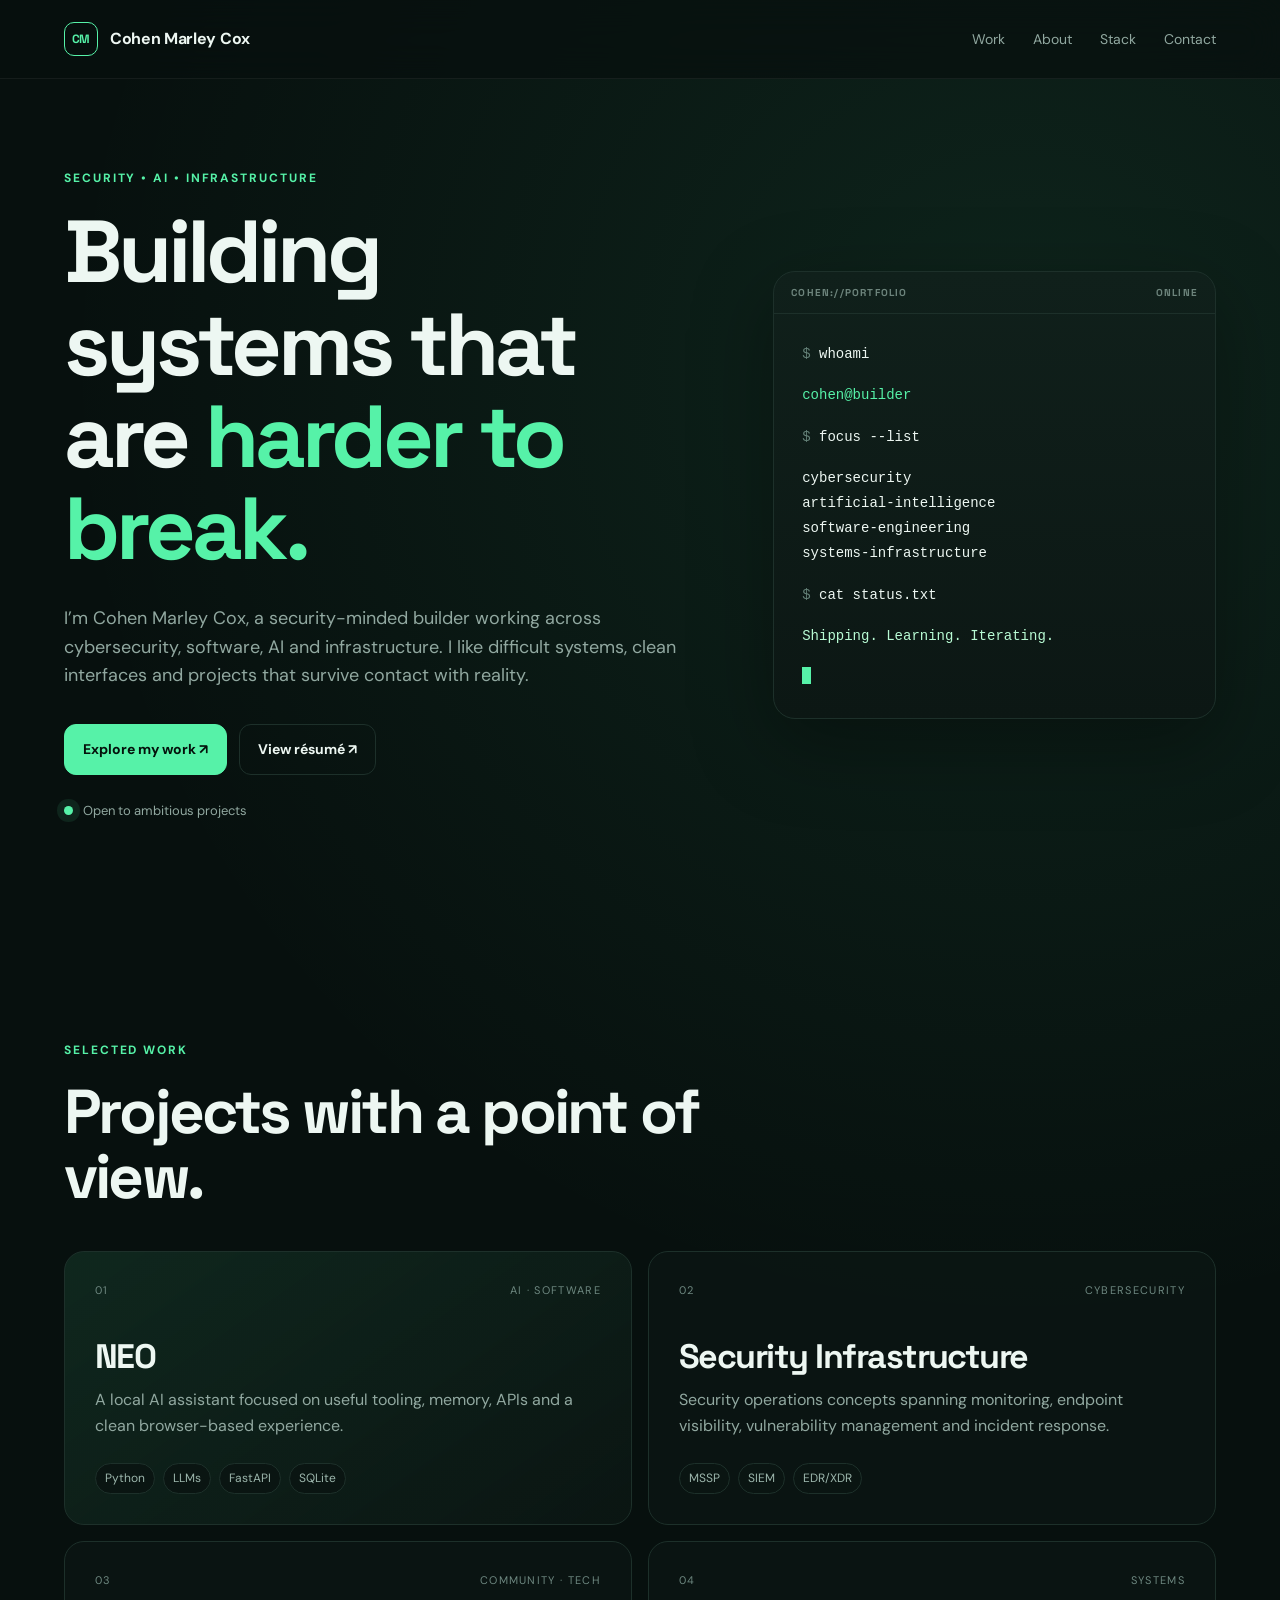
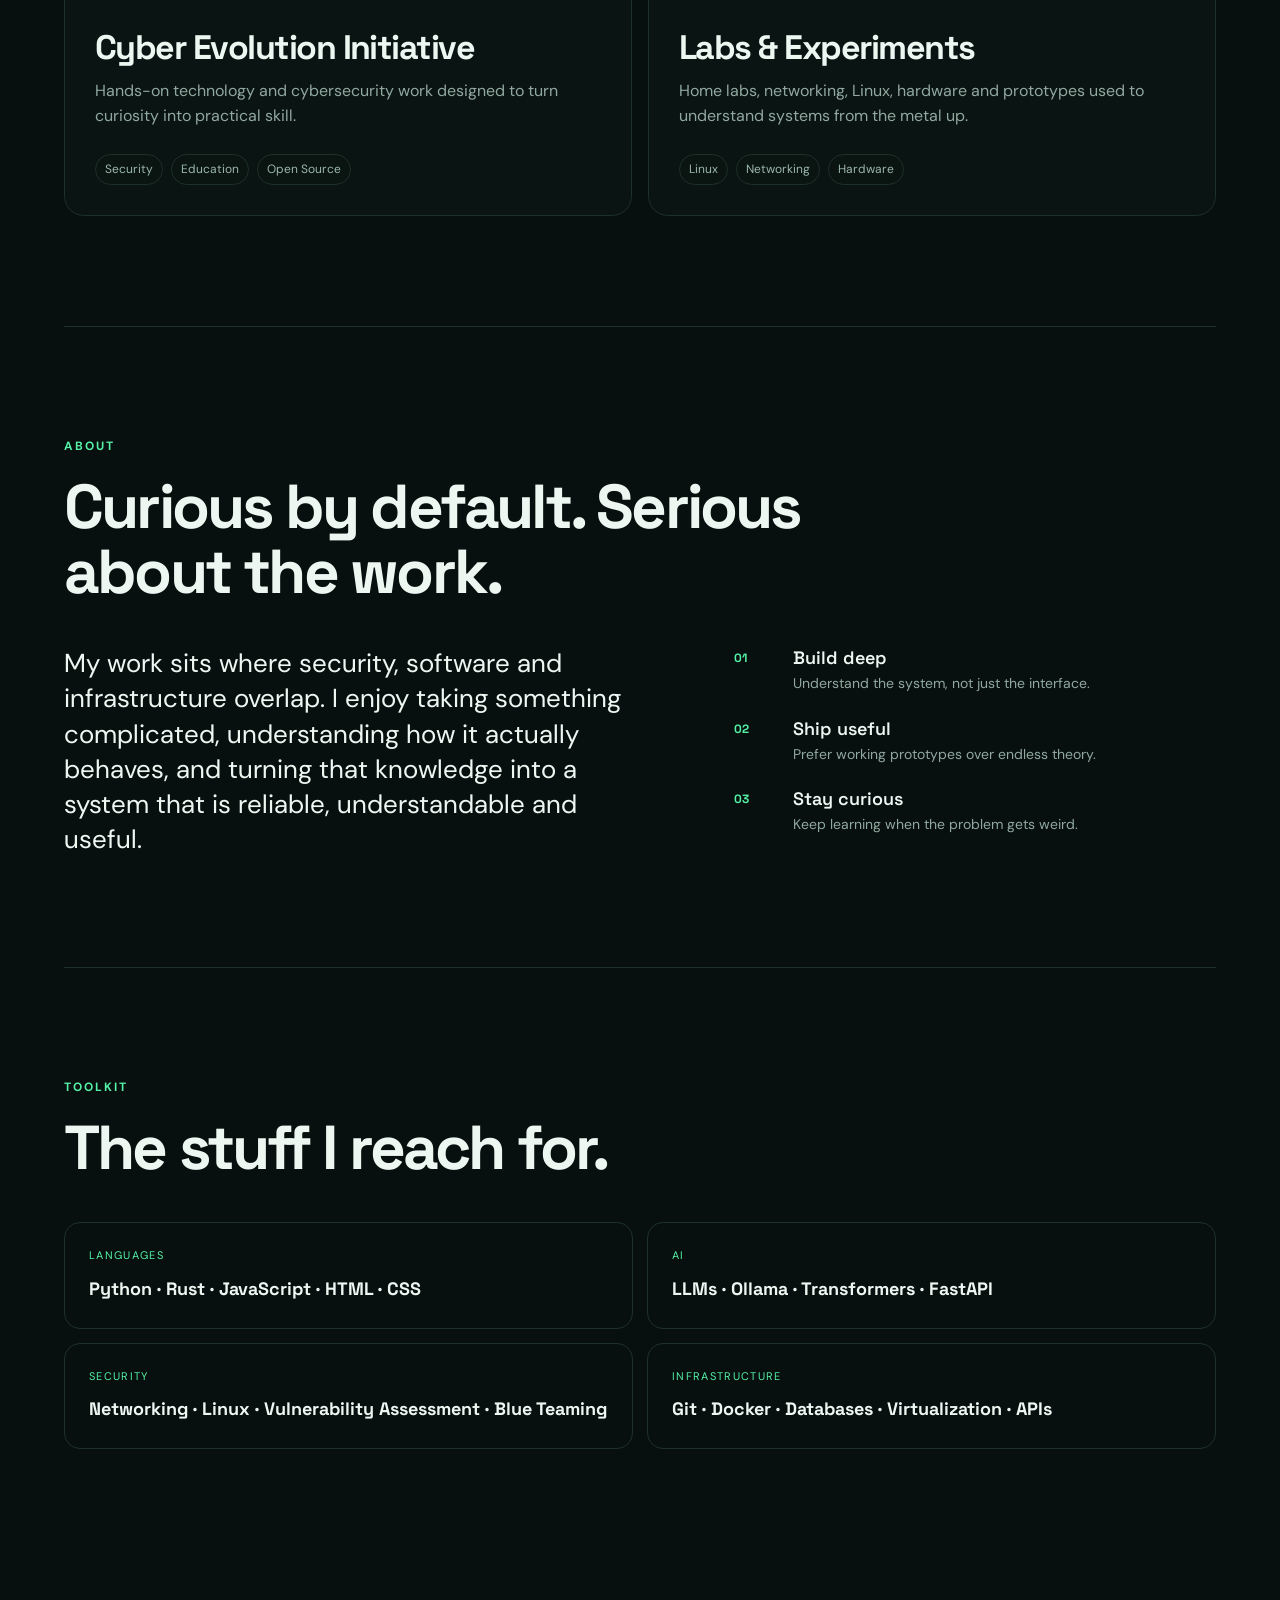
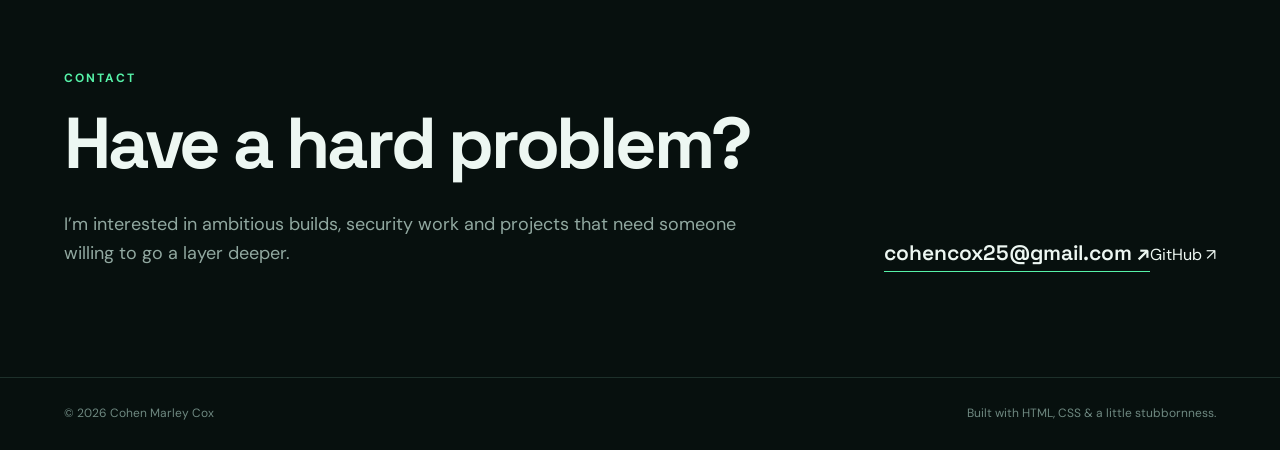
==== commit faff5af1: "Fix portfolio navigation and resume link" ====
--- a/index.html
+++ b/index.html
@@ -32,7 +32,7 @@
         <p class="lede">I’m Cohen Marley Cox, a security-minded builder working across cybersecurity, software, AI and infrastructure. I like difficult systems, clean interfaces and projects that survive contact with reality.</p>
         <div class="hero-actions">
           <a class="button button-primary" href="#work">Explore my work <span>↗</span></a>
-          <a class="button button-ghost" href="#contact">Get in touch</a>
+          <a class="button button-ghost" href="resume.pdf">View résumé ↗</a>
         </div>
         <div class="availability"><span class="pulse"></span> Open to ambitious projects</div>
       </div>
@@ -108,7 +108,7 @@
         <h2>Have a hard problem?</h2>
         <p class="lede">I’m interested in ambitious builds, security work and projects that need someone willing to go a layer deeper.</p>
       </div>
-      <a class="contact-link" href="mailto:cohencox25@gmail.com">cohencox25@gmail.com ↗</a>
+      <div class="contact-actions"><a class="contact-link" href="mailto:cohencox25@gmail.com">cohencox25@gmail.com ↗</a><a class="contact-secondary" href="https://github.com/CCRT2" target="_blank" rel="noopener">GitHub ↗</a></div>
     </section>
   </main>
 
--- a/styles.css
+++ b/styles.css
@@ -0,0 +1,2 @@
+:root{--bg:#07100e;--surface:#0c1714;--surface2:#10201b;--text:#edf7f2;--muted:#91a8a0;--line:#1d302a;--accent:#56f2a8;--accent2:#8affc6;--shadow:0 24px 80px rgba(0,0,0,.35)}
+*{box-sizing:border-box}html{scroll-behavior:smooth}body{margin:0;background:radial-gradient(circle at 80% 10%,rgba(86,242,168,.09),transparent 28%),var(--bg);color:var(--text);font:16px/1.6 "DM Sans",system-ui,sans-serif}a{color:inherit;text-decoration:none}.site-header{position:sticky;top:0;z-index:20;display:flex;align-items:center;justify-content:space-between;padding:22px 5vw;border-bottom:1px solid rgba(255,255,255,.06);background:rgba(7,16,14,.72);backdrop-filter:blur(18px)}.brand{display:flex;align-items:center;gap:12px;font-weight:700;letter-spacing:-.02em}.brand-mark{display:grid;place-items:center;width:34px;height:34px;border:1px solid var(--accent);border-radius:10px;color:var(--accent);font:700 12px "Space Grotesk"}.nav{display:flex;gap:28px;color:var(--muted);font-size:14px}.nav a:hover{color:var(--text)}.menu-toggle{display:none;background:none;border:0;color:var(--text);font-size:22px}.section{width:min(1160px,90vw);margin:0 auto;padding:110px 0}.hero{min-height:calc(100vh - 78px);display:grid;grid-template-columns:1.18fr .82fr;gap:72px;align-items:center;padding-top:90px}.eyebrow{text-transform:uppercase;letter-spacing:.16em;font-size:12px;color:var(--accent);font-weight:700;margin:0 0 18px}.hero h1,h2,h3{font-family:"Space Grotesk",sans-serif;line-height:1.05;letter-spacing:-.045em;margin:0}.hero h1{font-size:clamp(50px,7vw,88px);max-width:850px}.hero h1 span{color:var(--accent)}.lede{max-width:680px;color:var(--muted);font-size:18px;margin:28px 0 0}.hero-actions{display:flex;gap:12px;margin-top:34px}.button{padding:13px 18px;border-radius:12px;border:1px solid var(--line);font-weight:700;font-size:14px}.button-primary{background:var(--accent);color:#04110b;border-color:var(--accent)}.button-ghost:hover{background:var(--surface)}.availability{display:flex;align-items:center;gap:10px;margin-top:26px;color:var(--muted);font-size:13px}.pulse{width:9px;height:9px;border-radius:50%;background:var(--accent);box-shadow:0 0 0 7px rgba(86,242,168,.09)}.hero-panel{border:1px solid var(--line);border-radius:22px;background:linear-gradient(180deg,var(--surface2),var(--surface));box-shadow:var(--shadow);overflow:hidden}.panel-top{display:flex;justify-content:space-between;padding:14px 17px;border-bottom:1px solid var(--line);color:#6d847c;font:700 10px "Space Grotesk";letter-spacing:.12em}.terminal{padding:28px;font:14px/1.8 ui-monospace,SFMono-Regular,Menlo,monospace;min-height:360px}.terminal p{margin:0 0 16px}.muted{color:#648077}.accent{color:var(--accent)}.success{color:#b8fbd4}.cursor{display:inline-block;width:9px;height:17px;background:var(--accent);vertical-align:-3px;animation:blink 1s steps(1) infinite}@keyframes blink{50%{opacity:0}}.section-heading{margin-bottom:42px}.section-heading h2{font-size:clamp(38px,5vw,62px);max-width:760px}.project-grid{display:grid;grid-template-columns:repeat(2,1fr);gap:16px}.project{padding:30px;border:1px solid var(--line);border-radius:20px;background:rgba(12,23,20,.72);min-height:255px;transition:.25s ease}.project:hover{transform:translateY(-4px);border-color:#365247;background:var(--surface2)}.featured{background:linear-gradient(145deg,rgba(86,242,168,.10),rgba(12,23,20,.72))}.project-meta{display:flex;justify-content:space-between;color:#6e8880;font-size:11px;text-transform:uppercase;letter-spacing:.12em}.project h3{font-size:34px;margin:40px 0 12px}.project p{margin:0;color:var(--muted);max-width:520px}.tags{display:flex;gap:8px;flex-wrap:wrap;margin-top:25px}.tags span{padding:5px 9px;border-radius:999px;background:#0a1512;border:1px solid var(--line);color:#9cb6ac;font-size:12px}.about{border-top:1px solid var(--line);border-bottom:1px solid var(--line)}.about-grid{display:grid;grid-template-columns:1.1fr .9fr;gap:80px;align-items:start}.about-lede{font-size:26px;line-height:1.35;margin:0;max-width:650px}.principles{display:grid;gap:22px}.principles>div{display:grid;grid-template-columns:45px 1fr;column-gap:14px}.principles span{color:var(--accent);font:700 12px "Space Grotesk";padding-top:4px}.principles strong{font:600 18px "Space Grotesk"}.principles p{grid-column:2;margin:3px 0 0;color:var(--muted);font-size:14px}.stack-grid{display:grid;grid-template-columns:repeat(2,1fr);gap:14px}.stack-card{padding:24px;border:1px solid var(--line);border-radius:16px}.stack-card span{display:block;color:var(--accent);text-transform:uppercase;font-size:11px;letter-spacing:.12em;margin-bottom:10px}.stack-card strong{font-family:"Space Grotesk";font-size:18px}.contact{display:flex;justify-content:space-between;gap:30px;align-items:end}.contact h2{font-size:clamp(45px,6vw,72px)}.contact-link{font:600 21px "Space Grotesk";border-bottom:1px solid var(--accent);padding-bottom:5px}.site-footer{display:flex;justify-content:space-between;padding:26px 5vw;border-top:1px solid var(--line);color:#6e8880;font-size:12px}@media(max-width:850px){.nav{display:none}.menu-toggle{display:block}.nav.open{position:absolute;top:77px;left:0;right:0;display:flex;flex-direction:column;padding:20px 5vw;background:var(--bg);border-bottom:1px solid var(--line)}.hero,.about-grid{grid-template-columns:1fr}.hero{padding-top:70px}.hero-panel{max-width:700px}.project-grid,.stack-grid{grid-template-columns:1fr}.contact{display:block}.contact-link{display:inline-block;margin-top:28px}.site-footer{flex-direction:column;gap:8px}}@media(prefers-reduced-motion:reduce){html{scroll-behavior:auto}.project{transition:none}.cursor{animation:none}}
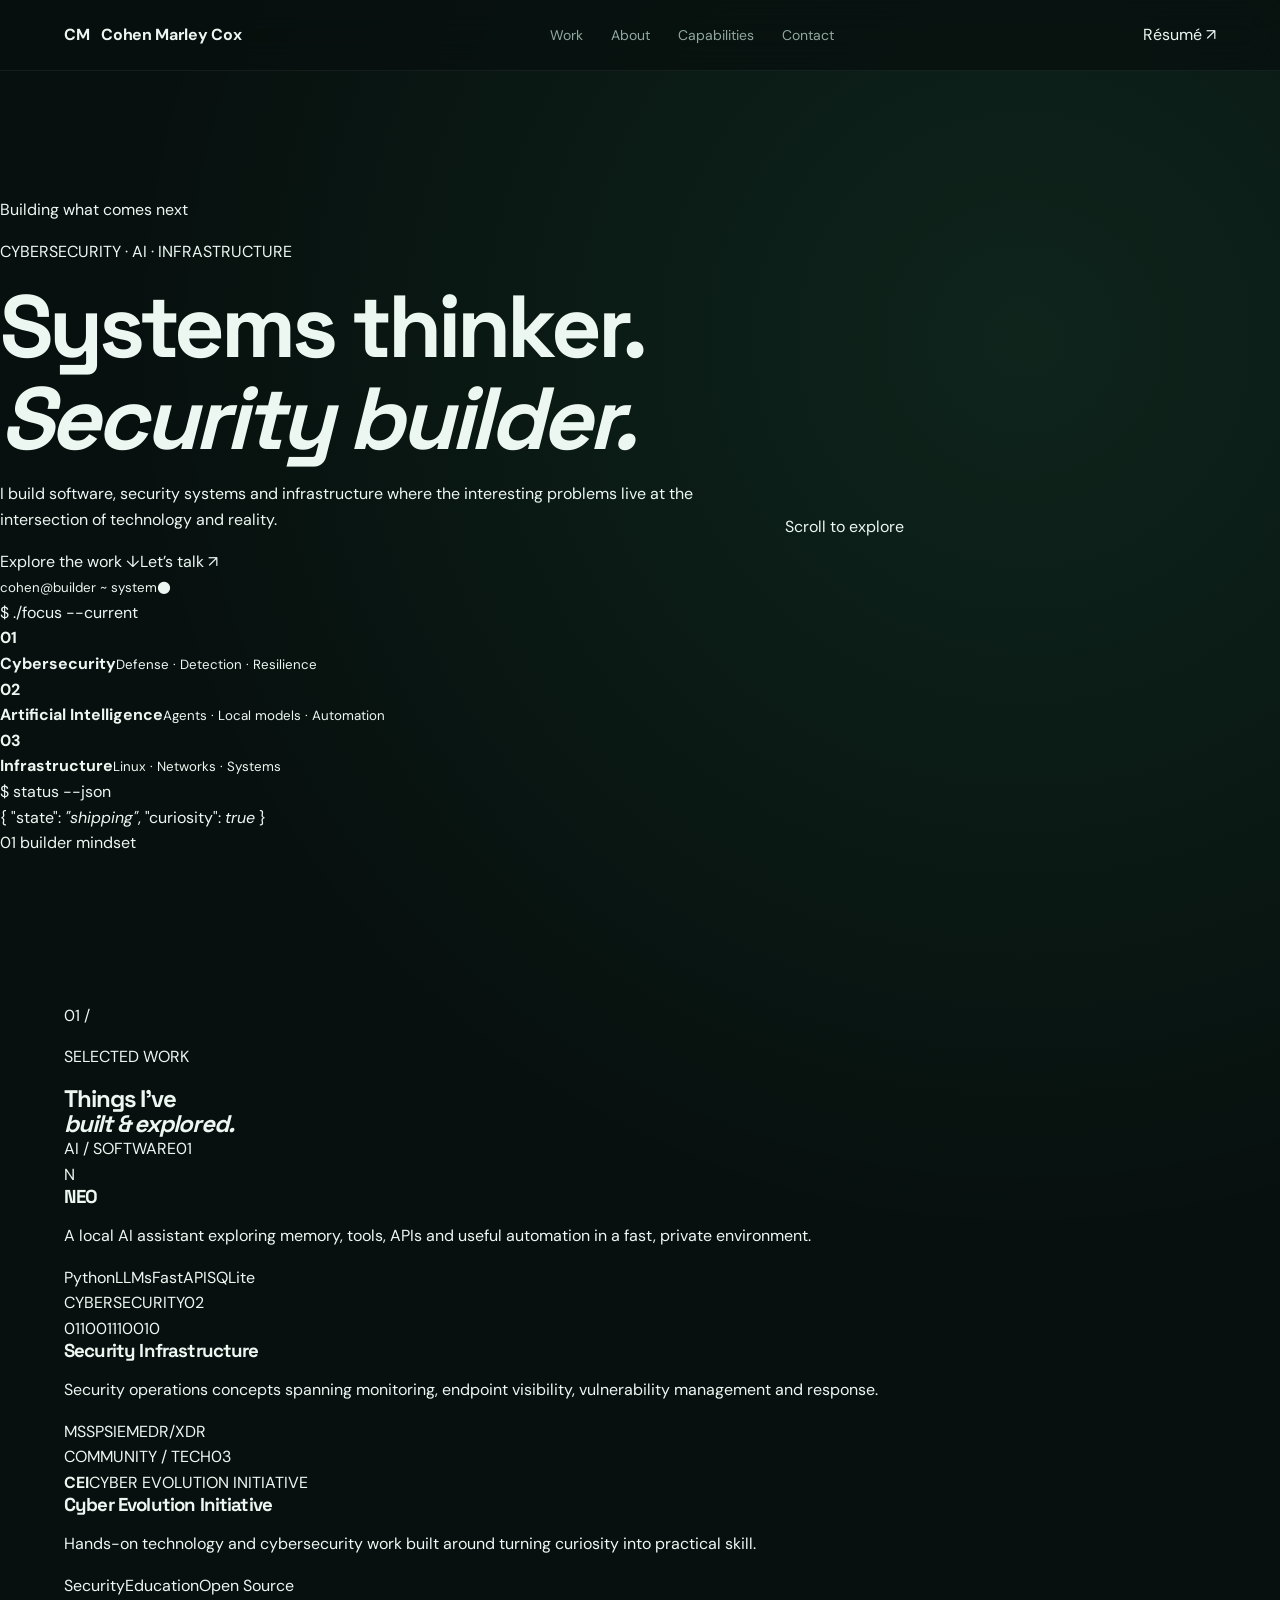
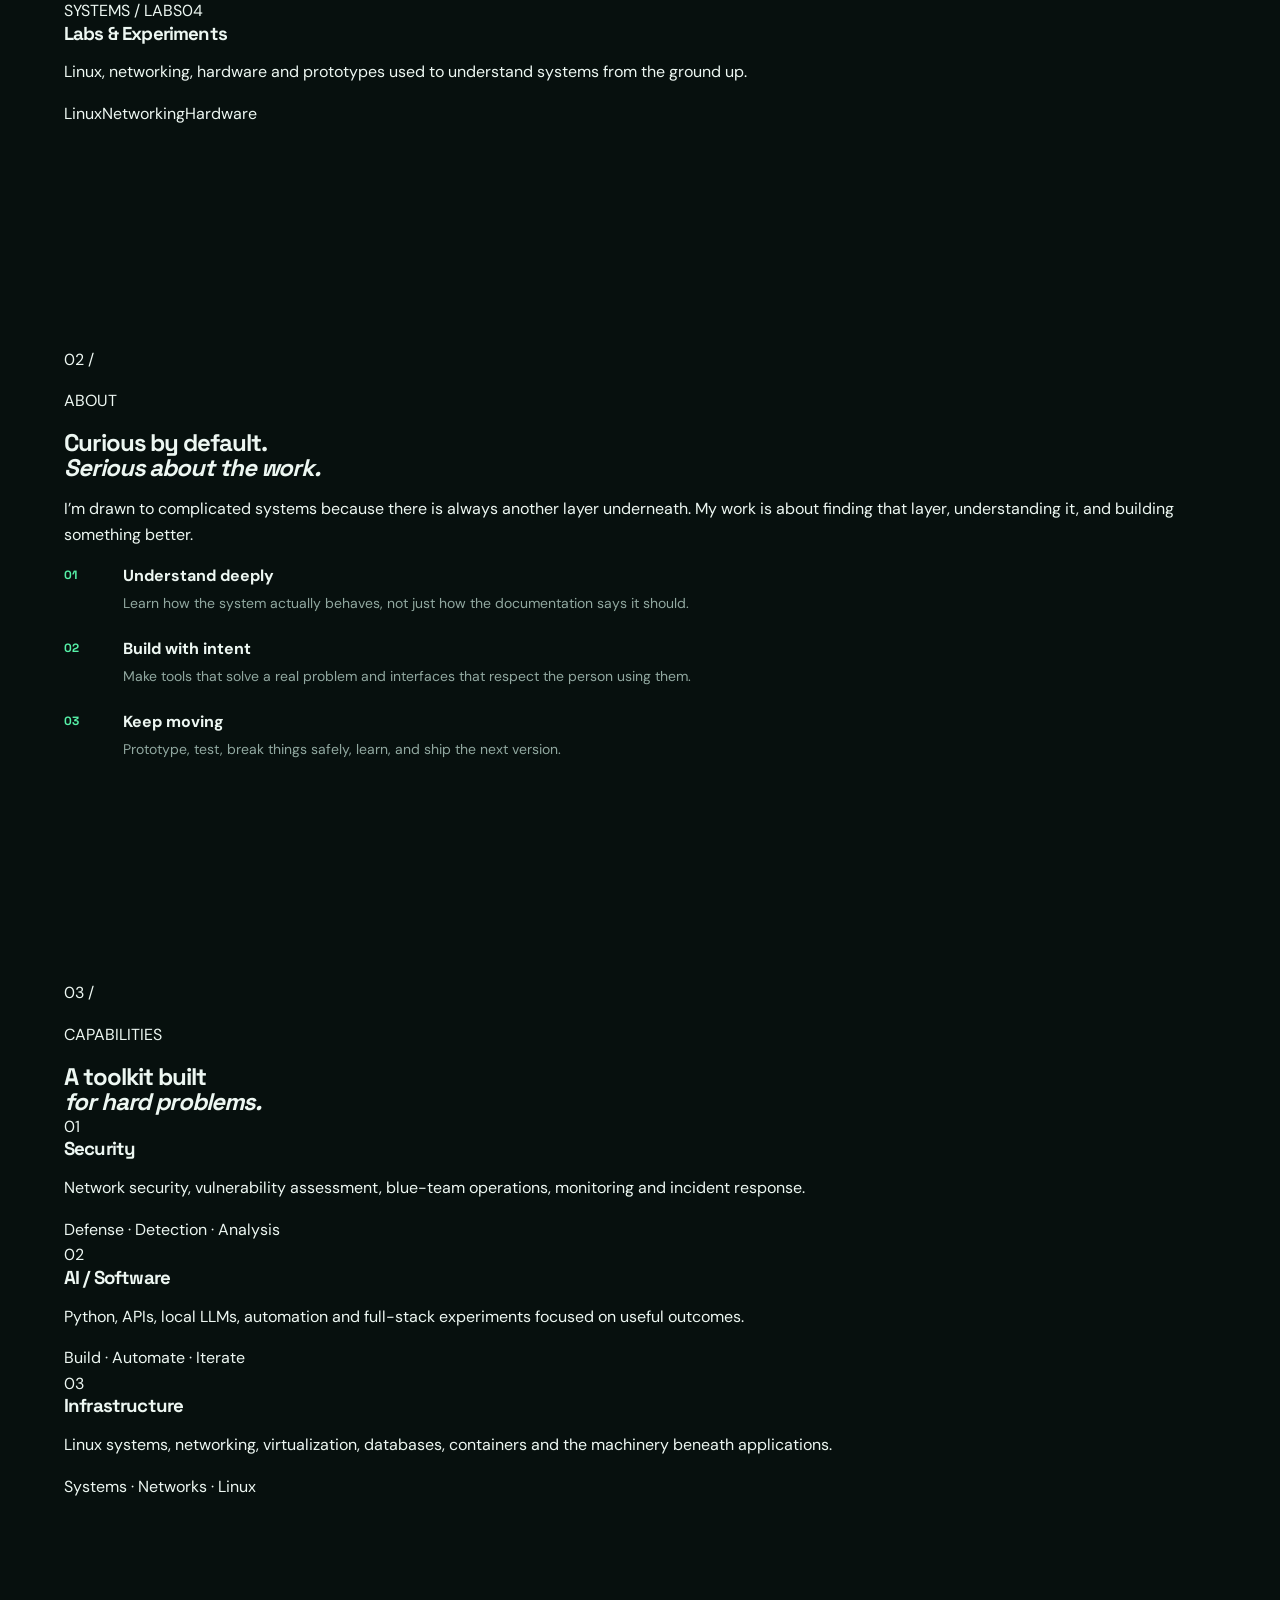
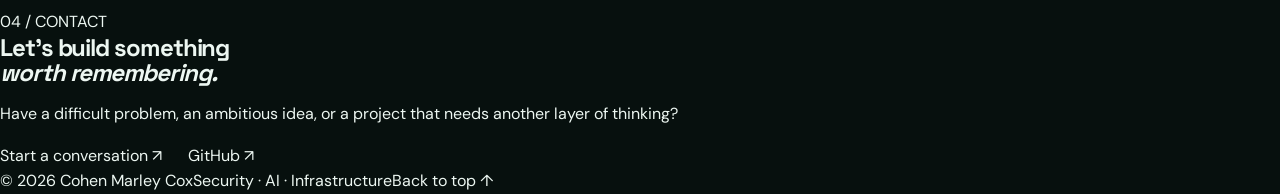
==== commit 28c274f6: "Redesign portfolio homepage" ====
--- a/index.html
+++ b/index.html
@@ -1,121 +1,112 @@
 <!doctype html>
 <html lang="en">
 <head>
-  <meta charset="utf-8">
-  <meta name="viewport" content="width=device-width, initial-scale=1">
-  <meta name="description" content="Cohen Marley Cox — cybersecurity, AI, software and infrastructure portfolio.">
-  <title>Cohen Marley Cox | Security · AI · Infrastructure</title>
-  <link rel="preconnect" href="https://fonts.googleapis.com">
-  <link rel="preconnect" href="https://fonts.gstatic.com" crossorigin>
-  <link href="https://fonts.googleapis.com/css2?family=DM+Sans:wght@400;500;600;700&family=Space+Grotesk:wght@500;600;700&display=swap" rel="stylesheet">
-  <link rel="stylesheet" href="styles.css">
+<meta charset="utf-8">
+<meta name="viewport" content="width=device-width,initial-scale=1">
+<meta name="description" content="Cohen Marley Cox — cybersecurity, AI, software and infrastructure.">
+<meta name="theme-color" content="#050706">
+<title>Cohen Marley Cox — Security, AI & Infrastructure</title>
+<link rel="preconnect" href="https://fonts.googleapis.com">
+<link rel="preconnect" href="https://fonts.gstatic.com" crossorigin>
+<link href="https://fonts.googleapis.com/css2?family=DM+Sans:wght@400;500;600;700&family=Space+Grotesk:wght@500;600;700&display=swap" rel="stylesheet">
+<link rel="stylesheet" href="styles.css">
 </head>
 <body>
-  <header class="site-header">
-    <a class="brand" href="#top" aria-label="Cohen Marley Cox home">
-      <span class="brand-mark">CM</span><span>Cohen Marley Cox</span>
-    </a>
-    <nav class="nav" aria-label="Primary navigation">
-      <a href="#work">Work</a>
-      <a href="#about">About</a>
-      <a href="#stack">Stack</a>
-      <a href="#contact">Contact</a>
-    </nav>
-    <button class="menu-toggle" aria-label="Toggle navigation" aria-expanded="false">☰</button>
-  </header>
+<div class="noise"></div>
+<div class="orb orb-a"></div><div class="orb orb-b"></div>
+<header class="site-header">
+  <a class="brand" href="#top"><span class="brand-symbol">CM</span><span>Cohen Marley Cox</span></a>
+  <nav class="nav" aria-label="Primary">
+    <a href="#work">Work</a><a href="#about">About</a><a href="#capabilities">Capabilities</a><a href="#contact">Contact</a>
+  </nav>
+  <div class="header-actions"><a class="header-cta" href="resume.pdf">Résumé <span>↗</span></a><button class="menu-toggle" aria-label="Open menu" aria-expanded="false">☰</button></div>
+</header>
 
-  <main id="top">
-    <section class="hero section">
-      <div class="hero-copy">
-        <p class="eyebrow">Security • AI • Infrastructure</p>
-        <h1>Building systems that are <span>harder to break.</span></h1>
-        <p class="lede">I’m Cohen Marley Cox, a security-minded builder working across cybersecurity, software, AI and infrastructure. I like difficult systems, clean interfaces and projects that survive contact with reality.</p>
-        <div class="hero-actions">
-          <a class="button button-primary" href="#work">Explore my work <span>↗</span></a>
-          <a class="button button-ghost" href="resume.pdf">View résumé ↗</a>
-        </div>
-        <div class="availability"><span class="pulse"></span> Open to ambitious projects</div>
-      </div>
-      <div class="hero-panel">
-        <div class="panel-top"><span>COHEN://PORTFOLIO</span><span>ONLINE</span></div>
-        <div class="terminal">
-          <p><span class="muted">$</span> whoami</p>
-          <p class="accent">cohen@builder</p>
-          <p><span class="muted">$</span> focus --list</p>
-          <p>cybersecurity<br>artificial-intelligence<br>software-engineering<br>systems-infrastructure</p>
-          <p><span class="muted">$</span> cat status.txt</p>
-          <p class="success">Shipping. Learning. Iterating.</p>
-          <span class="cursor"></span>
+<main id="top">
+<section class="hero">
+  <div class="hero-inner">
+    <div class="hero-copy reveal">
+      <div class="status"><span class="status-dot"></span> Building what comes next</div>
+      <p class="kicker">CYBERSECURITY · AI · INFRASTRUCTURE</p>
+      <h1>Systems thinker.<br><em>Security builder.</em></h1>
+      <p class="hero-text">I build software, security systems and infrastructure where the interesting problems live at the intersection of technology and reality.</p>
+      <div class="hero-buttons"><a class="btn btn-primary" href="#work">Explore the work <span>↓</span></a><a class="text-link" href="#contact">Let’s talk <span>↗</span></a></div>
+    </div>
+    <div class="hero-visual reveal">
+      <div class="grid-lines"></div>
+      <div class="command-card">
+        <div class="command-bar"><span><i></i><i></i><i></i></span><small>cohen@builder ~ system</small><b>●</b></div>
+        <div class="command-body">
+          <div class="command-line"><span>$</span> ./focus --current</div>
+          <div class="focus-item"><strong>01</strong><div><b>Cybersecurity</b><small>Defense · Detection · Resilience</small></div></div>
+          <div class="focus-item"><strong>02</strong><div><b>Artificial Intelligence</b><small>Agents · Local models · Automation</small></div></div>
+          <div class="focus-item"><strong>03</strong><div><b>Infrastructure</b><small>Linux · Networks · Systems</small></div></div>
+          <div class="command-line dim"><span>$</span> status --json</div>
+          <div class="status-json">{ "state": <em>"shipping"</em>, "curiosity": <em>true</em> }</div>
         </div>
       </div>
-    </section>
+      <div class="floating-badge">01 <span>builder mindset</span></div>
+    </div>
+  </div>
+  <div class="scroll-cue"><span></span> Scroll to explore</div>
+</section>
 
-    <section id="work" class="section">
-      <div class="section-heading"><p class="eyebrow">Selected work</p><h2>Projects with a point of view.</h2></div>
-      <div class="project-grid">
-        <article class="project featured">
-          <div class="project-meta"><span>01</span><span>AI · Software</span></div>
-          <h3>NEO</h3>
-          <p>A local AI assistant focused on useful tooling, memory, APIs and a clean browser-based experience.</p>
-          <div class="tags"><span>Python</span><span>LLMs</span><span>FastAPI</span><span>SQLite</span></div>
-        </article>
-        <article class="project">
-          <div class="project-meta"><span>02</span><span>Cybersecurity</span></div>
-          <h3>Security Infrastructure</h3>
-          <p>Security operations concepts spanning monitoring, endpoint visibility, vulnerability management and incident response.</p>
-          <div class="tags"><span>MSSP</span><span>SIEM</span><span>EDR/XDR</span></div>
-        </article>
-        <article class="project">
-          <div class="project-meta"><span>03</span><span>Community · Tech</span></div>
-          <h3>Cyber Evolution Initiative</h3>
-          <p>Hands-on technology and cybersecurity work designed to turn curiosity into practical skill.</p>
-          <div class="tags"><span>Security</span><span>Education</span><span>Open Source</span></div>
-        </article>
-        <article class="project">
-          <div class="project-meta"><span>04</span><span>Systems</span></div>
-          <h3>Labs & Experiments</h3>
-          <p>Home labs, networking, Linux, hardware and prototypes used to understand systems from the metal up.</p>
-          <div class="tags"><span>Linux</span><span>Networking</span><span>Hardware</span></div>
-        </article>
-      </div>
-    </section>
+<section id="work" class="section">
+  <div class="section-top"><div><span class="section-number">01 /</span><p class="kicker">SELECTED WORK</p></div><h2>Things I’ve<br><em>built & explored.</em></h2></div>
+  <div class="work-grid">
+    <article class="work-card work-large">
+      <div class="card-glow"></div><div class="card-head"><span>AI / SOFTWARE</span><span>01</span></div>
+      <div class="card-art neo-art"><div class="neo-core">N</div><div class="orbit orbit-1"></div><div class="orbit orbit-2"></div></div>
+      <div class="card-content"><h3>NEO</h3><p>A local AI assistant exploring memory, tools, APIs and useful automation in a fast, private environment.</p><div class="chips"><span>Python</span><span>LLMs</span><span>FastAPI</span><span>SQLite</span></div></div>
+    </article>
+    <article class="work-card">
+      <div class="card-head"><span>CYBERSECURITY</span><span>02</span></div>
+      <div class="card-art security-art"><span>01</span><span>10</span><span>01</span><span>11</span><span>00</span><span>10</span></div>
+      <div class="card-content"><h3>Security Infrastructure</h3><p>Security operations concepts spanning monitoring, endpoint visibility, vulnerability management and response.</p><div class="chips"><span>MSSP</span><span>SIEM</span><span>EDR/XDR</span></div></div>
+    </article>
+    <article class="work-card">
+      <div class="card-head"><span>COMMUNITY / TECH</span><span>03</span></div>
+      <div class="card-art cei-art"><b>CEI</b><span>CYBER EVOLUTION INITIATIVE</span></div>
+      <div class="card-content"><h3>Cyber Evolution Initiative</h3><p>Hands-on technology and cybersecurity work built around turning curiosity into practical skill.</p><div class="chips"><span>Security</span><span>Education</span><span>Open Source</span></div></div>
+    </article>
+    <article class="work-card">
+      <div class="card-head"><span>SYSTEMS / LABS</span><span>04</span></div>
+      <div class="card-art lab-art"><div class="server s1"></div><div class="server s2"></div><div class="server s3"></div><div class="server s4"></div></div>
+      <div class="card-content"><h3>Labs & Experiments</h3><p>Linux, networking, hardware and prototypes used to understand systems from the ground up.</p><div class="chips"><span>Linux</span><span>Networking</span><span>Hardware</span></div></div></div>
+    </article>
+  </div>
+</section>
 
-    <section id="about" class="section about">
-      <div class="section-heading"><p class="eyebrow">About</p><h2>Curious by default. Serious about the work.</h2></div>
-      <div class="about-grid">
-        <p class="about-lede">My work sits where security, software and infrastructure overlap. I enjoy taking something complicated, understanding how it actually behaves, and turning that knowledge into a system that is reliable, understandable and useful.</p>
-        <div class="principles">
-          <div><span>01</span><strong>Build deep</strong><p>Understand the system, not just the interface.</p></div>
-          <div><span>02</span><strong>Ship useful</strong><p>Prefer working prototypes over endless theory.</p></div>
-          <div><span>03</span><strong>Stay curious</strong><p>Keep learning when the problem gets weird.</p></div>
-        </div>
-      </div>
-    </section>
+<section id="about" class="section about-section">
+  <div class="section-top"><div><span class="section-number">02 /</span><p class="kicker">ABOUT</p></div><h2>Curious by default.<br><em>Serious about the work.</em></h2></div>
+  <div class="about-layout">
+    <p class="about-statement">I’m drawn to complicated systems because there is always another layer underneath. My work is about finding that layer, understanding it, and building something better.</p>
+    <div class="principles">
+      <div><span>01</span><b>Understand deeply</b><p>Learn how the system actually behaves, not just how the documentation says it should.</p></div>
+      <div><span>02</span><b>Build with intent</b><p>Make tools that solve a real problem and interfaces that respect the person using them.</p></div>
+      <div><span>03</span><b>Keep moving</b><p>Prototype, test, break things safely, learn, and ship the next version.</p></div>
+    </div>
+  </div>
+</section>
 
-    <section id="stack" class="section">
-      <div class="section-heading"><p class="eyebrow">Toolkit</p><h2>The stuff I reach for.</h2></div>
-      <div class="stack-grid">
-        <div class="stack-card"><span>Languages</span><strong>Python · Rust · JavaScript · HTML · CSS</strong></div>
-        <div class="stack-card"><span>AI</span><strong>LLMs · Ollama · Transformers · FastAPI</strong></div>
-        <div class="stack-card"><span>Security</span><strong>Networking · Linux · Vulnerability Assessment · Blue Teaming</strong></div>
-        <div class="stack-card"><span>Infrastructure</span><strong>Git · Docker · Databases · Virtualization · APIs</strong></div>
-      </div>
-    </section>
+<section id="capabilities" class="section capabilities">
+  <div class="section-top"><div><span class="section-number">03 /</span><p class="kicker">CAPABILITIES</p></div><h2>A toolkit built<br><em>for hard problems.</em></h2></div>
+  <div class="cap-grid">
+    <div class="cap"><span>01</span><h3>Security</h3><p>Network security, vulnerability assessment, blue-team operations, monitoring and incident response.</p><div>Defense · Detection · Analysis</div></div>
+    <div class="cap"><span>02</span><h3>AI / Software</h3><p>Python, APIs, local LLMs, automation and full-stack experiments focused on useful outcomes.</p><div>Build · Automate · Iterate</div></div>
+    <div class="cap"><span>03</span><h3>Infrastructure</h3><p>Linux systems, networking, virtualization, databases, containers and the machinery beneath applications.</p><div>Systems · Networks · Linux</div></div>
+  </div>
+</section>
 
-    <section id="contact" class="section contact">
-      <div>
-        <p class="eyebrow">Contact</p>
-        <h2>Have a hard problem?</h2>
-        <p class="lede">I’m interested in ambitious builds, security work and projects that need someone willing to go a layer deeper.</p>
-      </div>
-      <div class="contact-actions"><a class="contact-link" href="mailto:cohencox25@gmail.com">cohencox25@gmail.com ↗</a><a class="contact-secondary" href="https://github.com/CCRT2" target="_blank" rel="noopener">GitHub ↗</a></div>
-    </section>
-  </main>
-
-  <footer class="site-footer">
-    <span>© <span id="year"></span> Cohen Marley Cox</span>
-    <span>Built with HTML, CSS & a little stubbornness.</span>
-  </footer>
-  <script src="script.js"></script>
-</body>
-</html>+<section id="contact" class="contact-section">
+  <div class="contact-inner">
+    <span class="section-number">04 / CONTACT</span>
+    <h2>Let’s build something<br><em>worth remembering.</em></h2>
+    <p>Have a difficult problem, an ambitious idea, or a project that needs another layer of thinking?</p>
+    <div class="contact-actions"><a class="btn btn-primary" href="mailto:cohencox25@gmail.com">Start a conversation <span>↗</span></a><a class="contact-github" href="https://github.com/CCRT2" target="_blank" rel="noopener">GitHub ↗</a></div>
+  </div>
+</section>
+</main>
+<footer><span>© <span id="year"></span> Cohen Marley Cox</span><span>Security · AI · Infrastructure</span><a href="#top">Back to top ↑</a></footer>
+<script src="script.js"></script>
+</body></html>
--- a/styles.css
+++ b/styles.css
@@ -1,2 +1,3 @@
 :root{--bg:#07100e;--surface:#0c1714;--surface2:#10201b;--text:#edf7f2;--muted:#91a8a0;--line:#1d302a;--accent:#56f2a8;--accent2:#8affc6;--shadow:0 24px 80px rgba(0,0,0,.35)}
-*{box-sizing:border-box}html{scroll-behavior:smooth}body{margin:0;background:radial-gradient(circle at 80% 10%,rgba(86,242,168,.09),transparent 28%),var(--bg);color:var(--text);font:16px/1.6 "DM Sans",system-ui,sans-serif}a{color:inherit;text-decoration:none}.site-header{position:sticky;top:0;z-index:20;display:flex;align-items:center;justify-content:space-between;padding:22px 5vw;border-bottom:1px solid rgba(255,255,255,.06);background:rgba(7,16,14,.72);backdrop-filter:blur(18px)}.brand{display:flex;align-items:center;gap:12px;font-weight:700;letter-spacing:-.02em}.brand-mark{display:grid;place-items:center;width:34px;height:34px;border:1px solid var(--accent);border-radius:10px;color:var(--accent);font:700 12px "Space Grotesk"}.nav{display:flex;gap:28px;color:var(--muted);font-size:14px}.nav a:hover{color:var(--text)}.menu-toggle{display:none;background:none;border:0;color:var(--text);font-size:22px}.section{width:min(1160px,90vw);margin:0 auto;padding:110px 0}.hero{min-height:calc(100vh - 78px);display:grid;grid-template-columns:1.18fr .82fr;gap:72px;align-items:center;padding-top:90px}.eyebrow{text-transform:uppercase;letter-spacing:.16em;font-size:12px;color:var(--accent);font-weight:700;margin:0 0 18px}.hero h1,h2,h3{font-family:"Space Grotesk",sans-serif;line-height:1.05;letter-spacing:-.045em;margin:0}.hero h1{font-size:clamp(50px,7vw,88px);max-width:850px}.hero h1 span{color:var(--accent)}.lede{max-width:680px;color:var(--muted);font-size:18px;margin:28px 0 0}.hero-actions{display:flex;gap:12px;margin-top:34px}.button{padding:13px 18px;border-radius:12px;border:1px solid var(--line);font-weight:700;font-size:14px}.button-primary{background:var(--accent);color:#04110b;border-color:var(--accent)}.button-ghost:hover{background:var(--surface)}.availability{display:flex;align-items:center;gap:10px;margin-top:26px;color:var(--muted);font-size:13px}.pulse{width:9px;height:9px;border-radius:50%;background:var(--accent);box-shadow:0 0 0 7px rgba(86,242,168,.09)}.hero-panel{border:1px solid var(--line);border-radius:22px;background:linear-gradient(180deg,var(--surface2),var(--surface));box-shadow:var(--shadow);overflow:hidden}.panel-top{display:flex;justify-content:space-between;padding:14px 17px;border-bottom:1px solid var(--line);color:#6d847c;font:700 10px "Space Grotesk";letter-spacing:.12em}.terminal{padding:28px;font:14px/1.8 ui-monospace,SFMono-Regular,Menlo,monospace;min-height:360px}.terminal p{margin:0 0 16px}.muted{color:#648077}.accent{color:var(--accent)}.success{color:#b8fbd4}.cursor{display:inline-block;width:9px;height:17px;background:var(--accent);vertical-align:-3px;animation:blink 1s steps(1) infinite}@keyframes blink{50%{opacity:0}}.section-heading{margin-bottom:42px}.section-heading h2{font-size:clamp(38px,5vw,62px);max-width:760px}.project-grid{display:grid;grid-template-columns:repeat(2,1fr);gap:16px}.project{padding:30px;border:1px solid var(--line);border-radius:20px;background:rgba(12,23,20,.72);min-height:255px;transition:.25s ease}.project:hover{transform:translateY(-4px);border-color:#365247;background:var(--surface2)}.featured{background:linear-gradient(145deg,rgba(86,242,168,.10),rgba(12,23,20,.72))}.project-meta{display:flex;justify-content:space-between;color:#6e8880;font-size:11px;text-transform:uppercase;letter-spacing:.12em}.project h3{font-size:34px;margin:40px 0 12px}.project p{margin:0;color:var(--muted);max-width:520px}.tags{display:flex;gap:8px;flex-wrap:wrap;margin-top:25px}.tags span{padding:5px 9px;border-radius:999px;background:#0a1512;border:1px solid var(--line);color:#9cb6ac;font-size:12px}.about{border-top:1px solid var(--line);border-bottom:1px solid var(--line)}.about-grid{display:grid;grid-template-columns:1.1fr .9fr;gap:80px;align-items:start}.about-lede{font-size:26px;line-height:1.35;margin:0;max-width:650px}.principles{display:grid;gap:22px}.principles>div{display:grid;grid-template-columns:45px 1fr;column-gap:14px}.principles span{color:var(--accent);font:700 12px "Space Grotesk";padding-top:4px}.principles strong{font:600 18px "Space Grotesk"}.principles p{grid-column:2;margin:3px 0 0;color:var(--muted);font-size:14px}.stack-grid{display:grid;grid-template-columns:repeat(2,1fr);gap:14px}.stack-card{padding:24px;border:1px solid var(--line);border-radius:16px}.stack-card span{display:block;color:var(--accent);text-transform:uppercase;font-size:11px;letter-spacing:.12em;margin-bottom:10px}.stack-card strong{font-family:"Space Grotesk";font-size:18px}.contact{display:flex;justify-content:space-between;gap:30px;align-items:end}.contact h2{font-size:clamp(45px,6vw,72px)}.contact-link{font:600 21px "Space Grotesk";border-bottom:1px solid var(--accent);padding-bottom:5px}.site-footer{display:flex;justify-content:space-between;padding:26px 5vw;border-top:1px solid var(--line);color:#6e8880;font-size:12px}@media(max-width:850px){.nav{display:none}.menu-toggle{display:block}.nav.open{position:absolute;top:77px;left:0;right:0;display:flex;flex-direction:column;padding:20px 5vw;background:var(--bg);border-bottom:1px solid var(--line)}.hero,.about-grid{grid-template-columns:1fr}.hero{padding-top:70px}.hero-panel{max-width:700px}.project-grid,.stack-grid{grid-template-columns:1fr}.contact{display:block}.contact-link{display:inline-block;margin-top:28px}.site-footer{flex-direction:column;gap:8px}}@media(prefers-reduced-motion:reduce){html{scroll-behavior:auto}.project{transition:none}.cursor{animation:none}}+*{box-sizing:border-box}html{scroll-behavior:smooth}body{margin:0;background:radial-gradient(circle at 80% 10%,rgba(86,242,168,.09),transparent 28%),var(--bg);color:var(--text);font:16px/1.6 "DM Sans",system-ui,sans-serif}a{color:inherit;text-decoration:none}.site-header{position:sticky;top:0;z-index:20;display:flex;align-items:center;justify-content:space-between;padding:22px 5vw;border-bottom:1px solid rgba(255,255,255,.06);background:rgba(7,16,14,.72);backdrop-filter:blur(18px)}.brand{display:flex;align-items:center;gap:12px;font-weight:700;letter-spacing:-.02em}.brand-mark{display:grid;place-items:center;width:34px;height:34px;border:1px solid var(--accent);border-radius:10px;color:var(--accent);font:700 12px "Space Grotesk"}.nav{display:flex;gap:28px;color:var(--muted);font-size:14px}.nav a:hover{color:var(--text)}.menu-toggle{display:none;background:none;border:0;color:var(--text);font-size:22px}.section{width:min(1160px,90vw);margin:0 auto;padding:110px 0}.hero{min-height:calc(100vh - 78px);display:grid;grid-template-columns:1.18fr .82fr;gap:72px;align-items:center;padding-top:90px}.eyebrow{text-transform:uppercase;letter-spacing:.16em;font-size:12px;color:var(--accent);font-weight:700;margin:0 0 18px}.hero h1,h2,h3{font-family:"Space Grotesk",sans-serif;line-height:1.05;letter-spacing:-.045em;margin:0}.hero h1{font-size:clamp(50px,7vw,88px);max-width:850px}.hero h1 span{color:var(--accent)}.lede{max-width:680px;color:var(--muted);font-size:18px;margin:28px 0 0}.hero-actions{display:flex;gap:12px;margin-top:34px}.button{padding:13px 18px;border-radius:12px;border:1px solid var(--line);font-weight:700;font-size:14px}.button-primary{background:var(--accent);color:#04110b;border-color:var(--accent)}.button-ghost:hover{background:var(--surface)}.availability{display:flex;align-items:center;gap:10px;margin-top:26px;color:var(--muted);font-size:13px}.pulse{width:9px;height:9px;border-radius:50%;background:var(--accent);box-shadow:0 0 0 7px rgba(86,242,168,.09)}.hero-panel{border:1px solid var(--line);border-radius:22px;background:linear-gradient(180deg,var(--surface2),var(--surface));box-shadow:var(--shadow);overflow:hidden}.panel-top{display:flex;justify-content:space-between;padding:14px 17px;border-bottom:1px solid var(--line);color:#6d847c;font:700 10px "Space Grotesk";letter-spacing:.12em}.terminal{padding:28px;font:14px/1.8 ui-monospace,SFMono-Regular,Menlo,monospace;min-height:360px}.terminal p{margin:0 0 16px}.muted{color:#648077}.accent{color:var(--accent)}.success{color:#b8fbd4}.cursor{display:inline-block;width:9px;height:17px;background:var(--accent);vertical-align:-3px;animation:blink 1s steps(1) infinite}@keyframes blink{50%{opacity:0}}.section-heading{margin-bottom:42px}.section-heading h2{font-size:clamp(38px,5vw,62px);max-width:760px}.project-grid{display:grid;grid-template-columns:repeat(2,1fr);gap:16px}.project{padding:30px;border:1px solid var(--line);border-radius:20px;background:rgba(12,23,20,.72);min-height:255px;transition:.25s ease}.project:hover{transform:translateY(-4px);border-color:#365247;background:var(--surface2)}.featured{background:linear-gradient(145deg,rgba(86,242,168,.10),rgba(12,23,20,.72))}.project-meta{display:flex;justify-content:space-between;color:#6e8880;font-size:11px;text-transform:uppercase;letter-spacing:.12em}.project h3{font-size:34px;margin:40px 0 12px}.project p{margin:0;color:var(--muted);max-width:520px}.tags{display:flex;gap:8px;flex-wrap:wrap;margin-top:25px}.tags span{padding:5px 9px;border-radius:999px;background:#0a1512;border:1px solid var(--line);color:#9cb6ac;font-size:12px}.about{border-top:1px solid var(--line);border-bottom:1px solid var(--line)}.about-grid{display:grid;grid-template-columns:1.1fr .9fr;gap:80px;align-items:start}.about-lede{font-size:26px;line-height:1.35;margin:0;max-width:650px}.principles{display:grid;gap:22px}.principles>div{display:grid;grid-template-columns:45px 1fr;column-gap:14px}.principles span{color:var(--accent);font:700 12px "Space Grotesk";padding-top:4px}.principles strong{font:600 18px "Space Grotesk"}.principles p{grid-column:2;margin:3px 0 0;color:var(--muted);font-size:14px}.stack-grid{display:grid;grid-template-columns:repeat(2,1fr);gap:14px}.stack-card{padding:24px;border:1px solid var(--line);border-radius:16px}.stack-card span{display:block;color:var(--accent);text-transform:uppercase;font-size:11px;letter-spacing:.12em;margin-bottom:10px}.stack-card strong{font-family:"Space Grotesk";font-size:18px}.contact{display:flex;justify-content:space-between;gap:30px;align-items:end}.contact h2{font-size:clamp(45px,6vw,72px)}.contact-link{font:600 21px "Space Grotesk";border-bottom:1px solid var(--accent);padding-bottom:5px}.site-footer{display:flex;justify-content:space-between;padding:26px 5vw;border-top:1px solid var(--line);color:#6e8880;font-size:12px}@media(max-width:850px){.nav{display:none}.menu-toggle{display:block}.nav.open{position:absolute;top:77px;left:0;right:0;display:flex;flex-direction:column;padding:20px 5vw;background:var(--bg);border-bottom:1px solid var(--line)}.hero,.about-grid{grid-template-columns:1fr}.hero{padding-top:70px}.hero-panel{max-width:700px}.project-grid,.stack-grid{grid-template-columns:1fr}.contact{display:block}.contact-link{display:inline-block;margin-top:28px}.site-footer{flex-direction:column;gap:8px}}@media(prefers-reduced-motion:reduce){html{scroll-behavior:auto}.project{transition:none}.cursor{animation:none}}
+.contact-actions{display:flex;align-items:center;gap:26px;flex-wrap:wrap}.contact-secondary{color:var(--muted);font:600 17px "Space Grotesk";border-bottom:1px solid var(--line);padding-bottom:5px}.contact-secondary:hover{color:var(--text);border-color:var(--accent)}.button:focus-visible,.nav a:focus-visible,.contact-link:focus-visible,.contact-secondary:focus-visible,.menu-toggle:focus-visible{outline:2px solid var(--accent);outline-offset:4px}@media(max-width:850px){.contact-actions{margin-top:28px}}
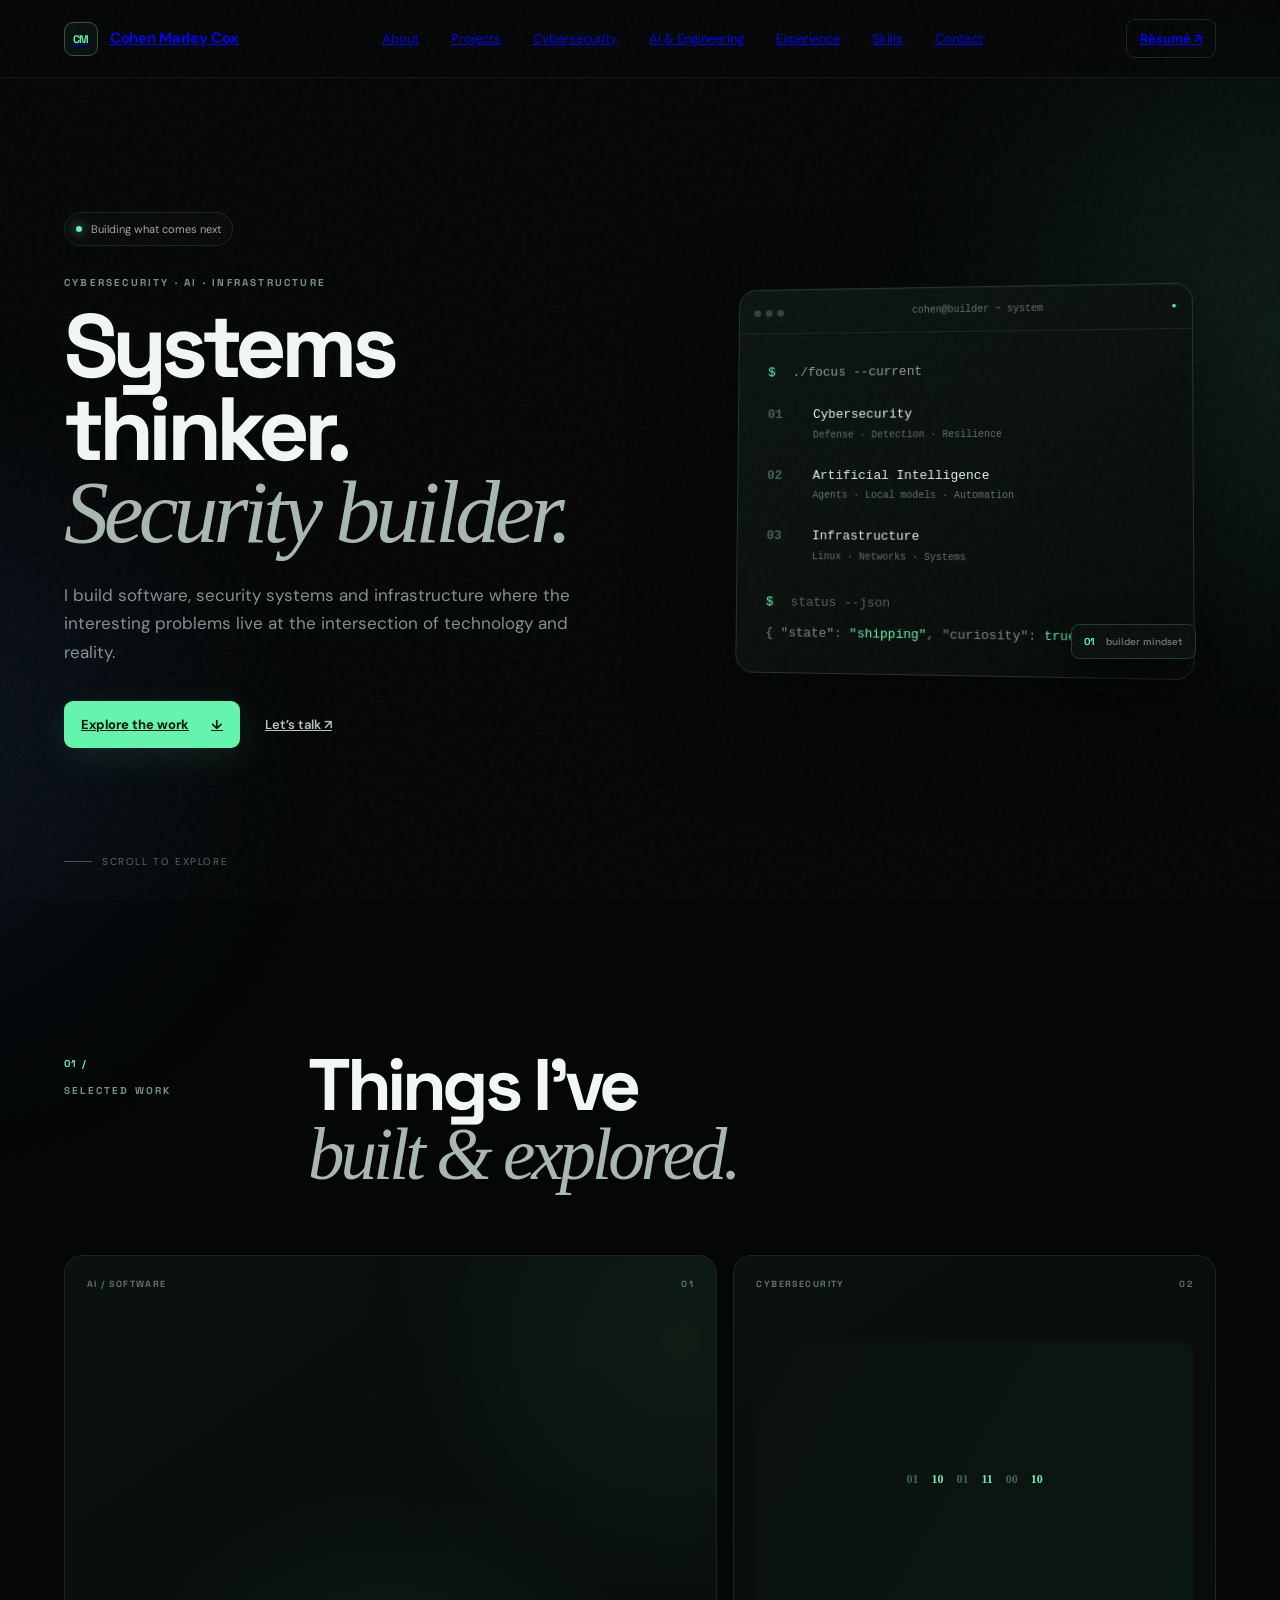
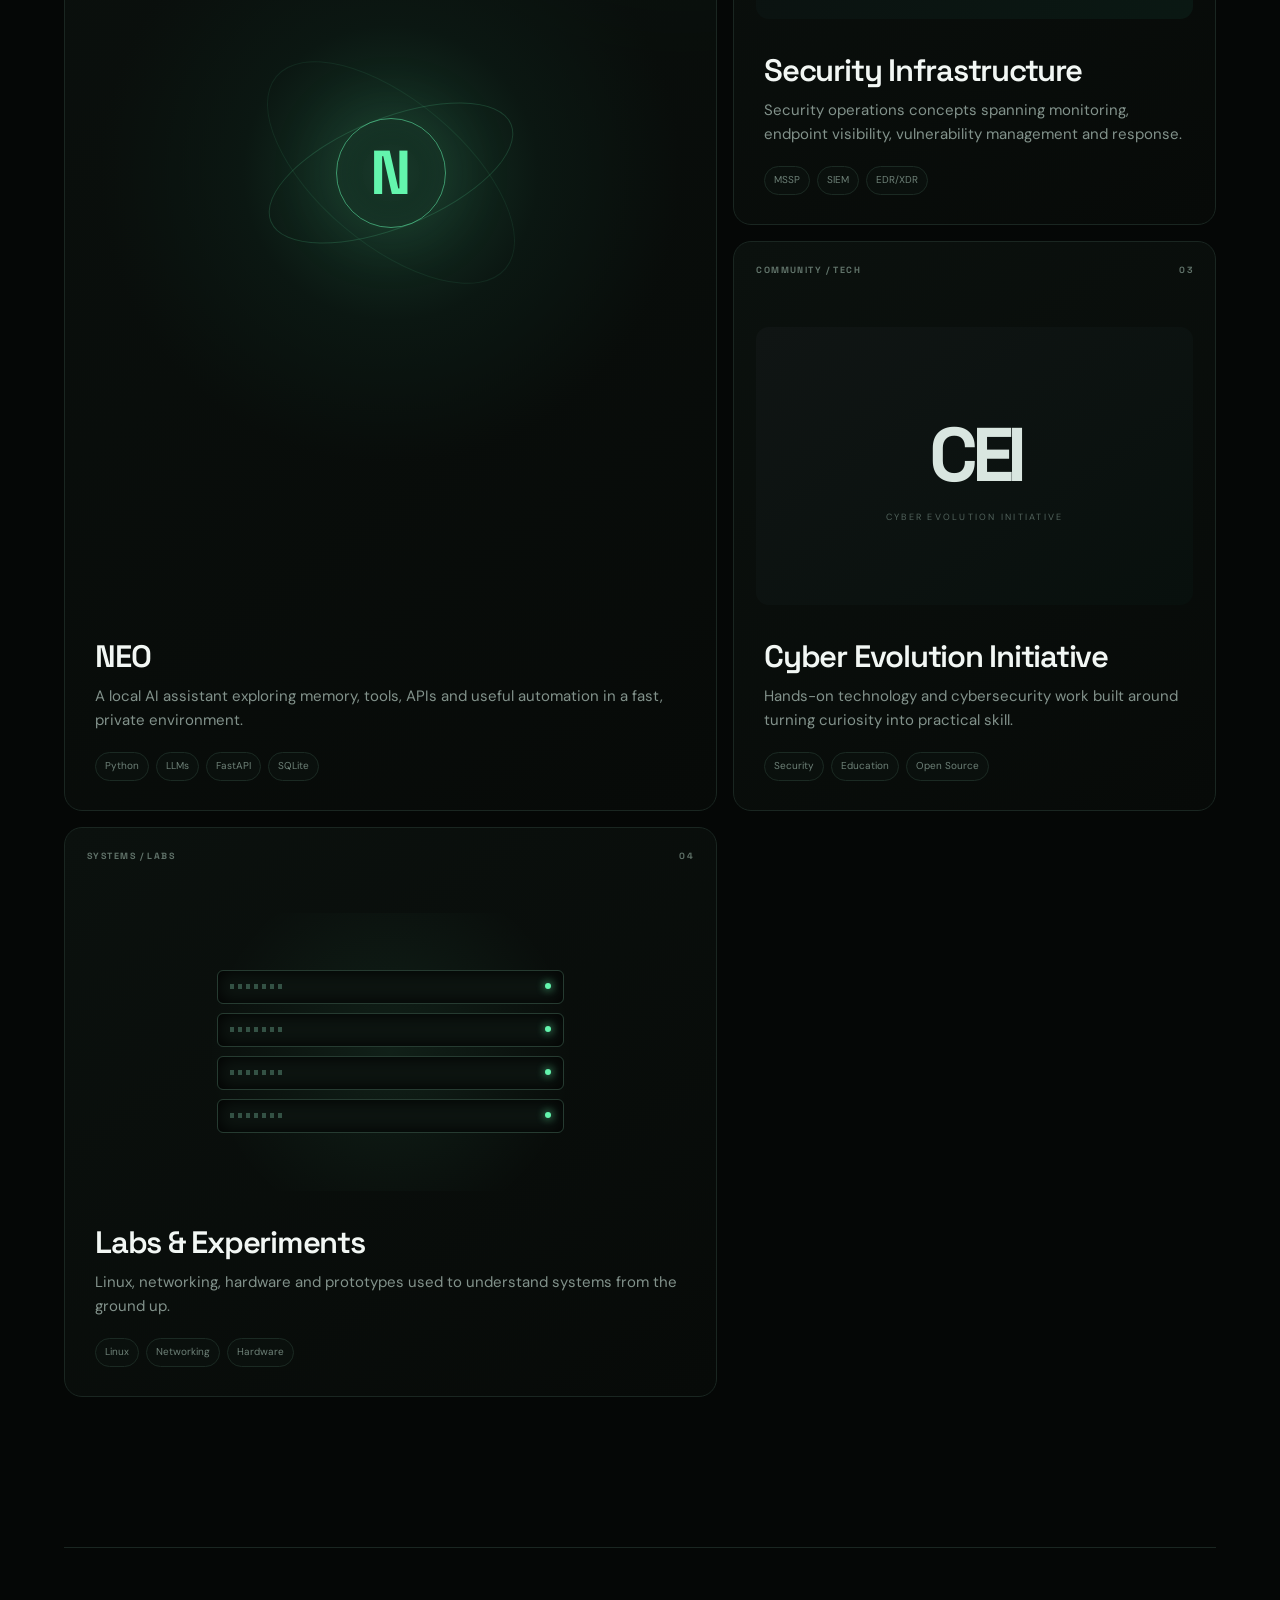
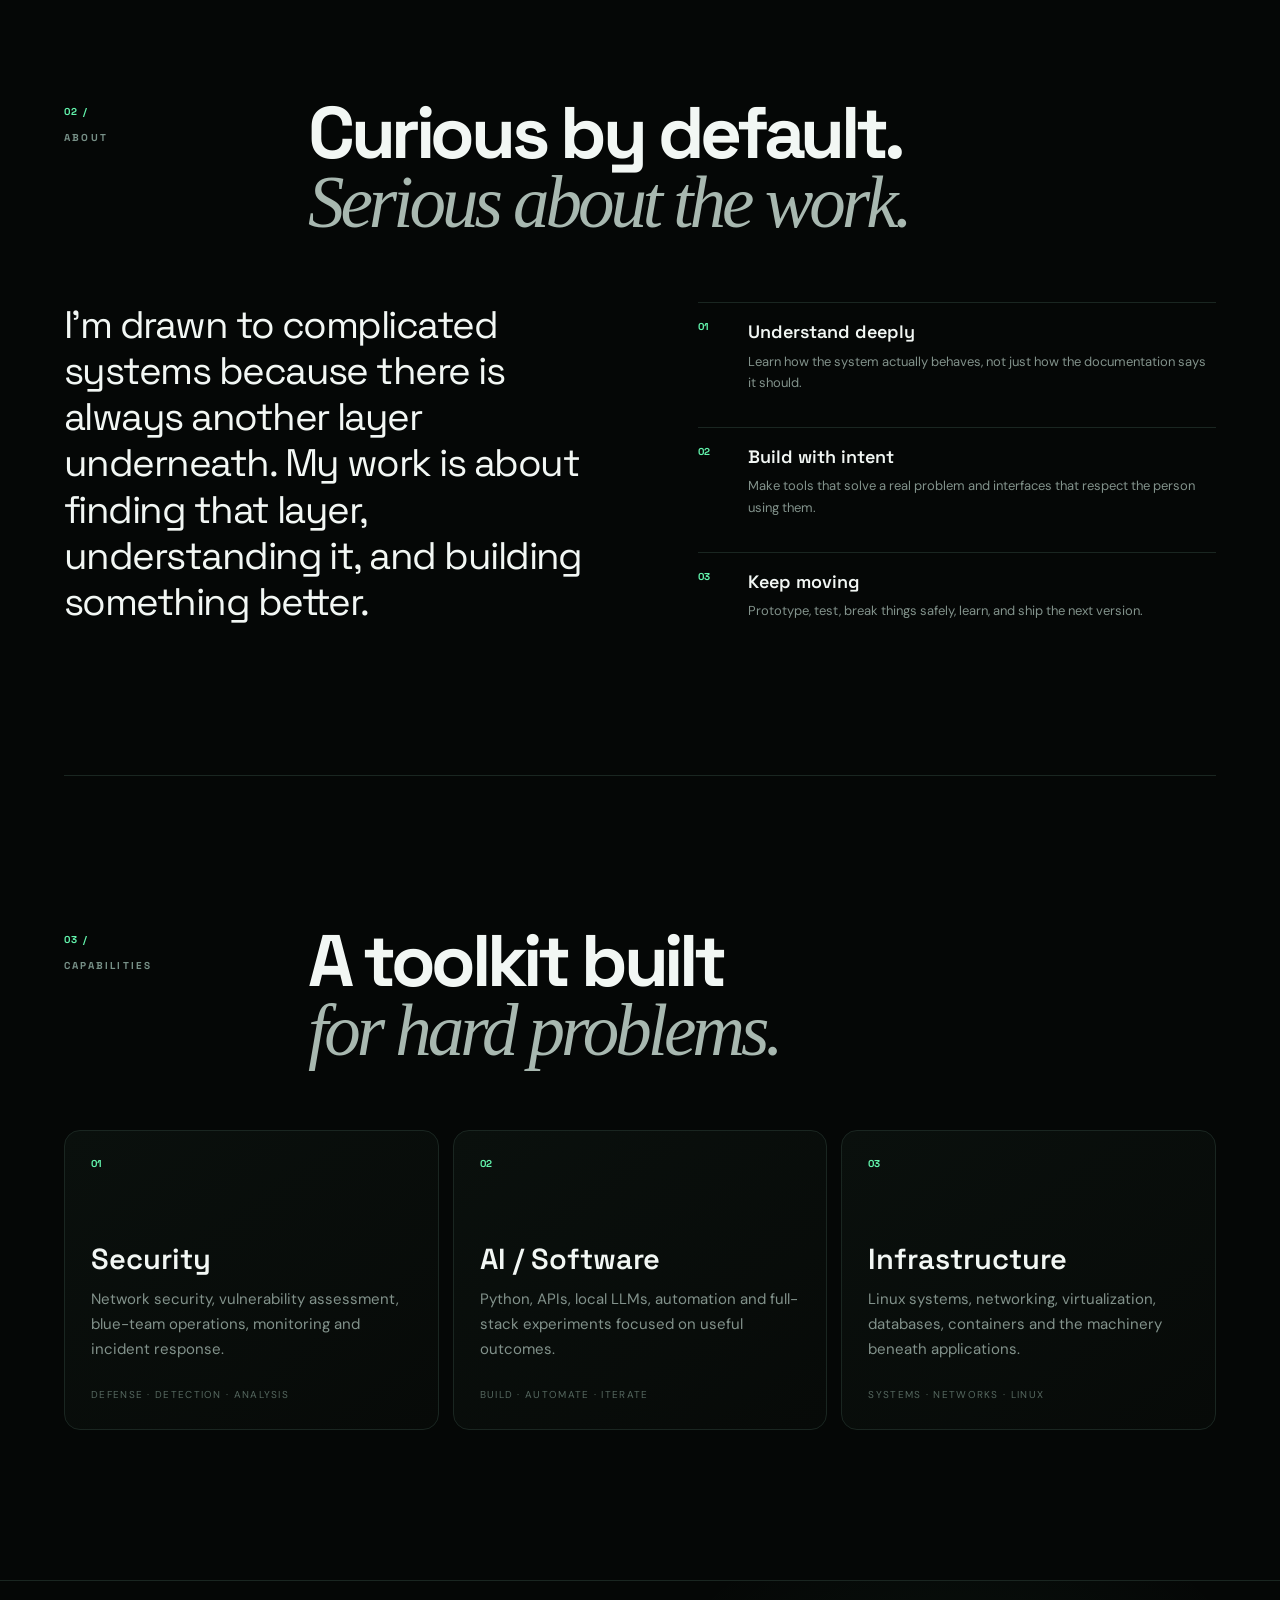
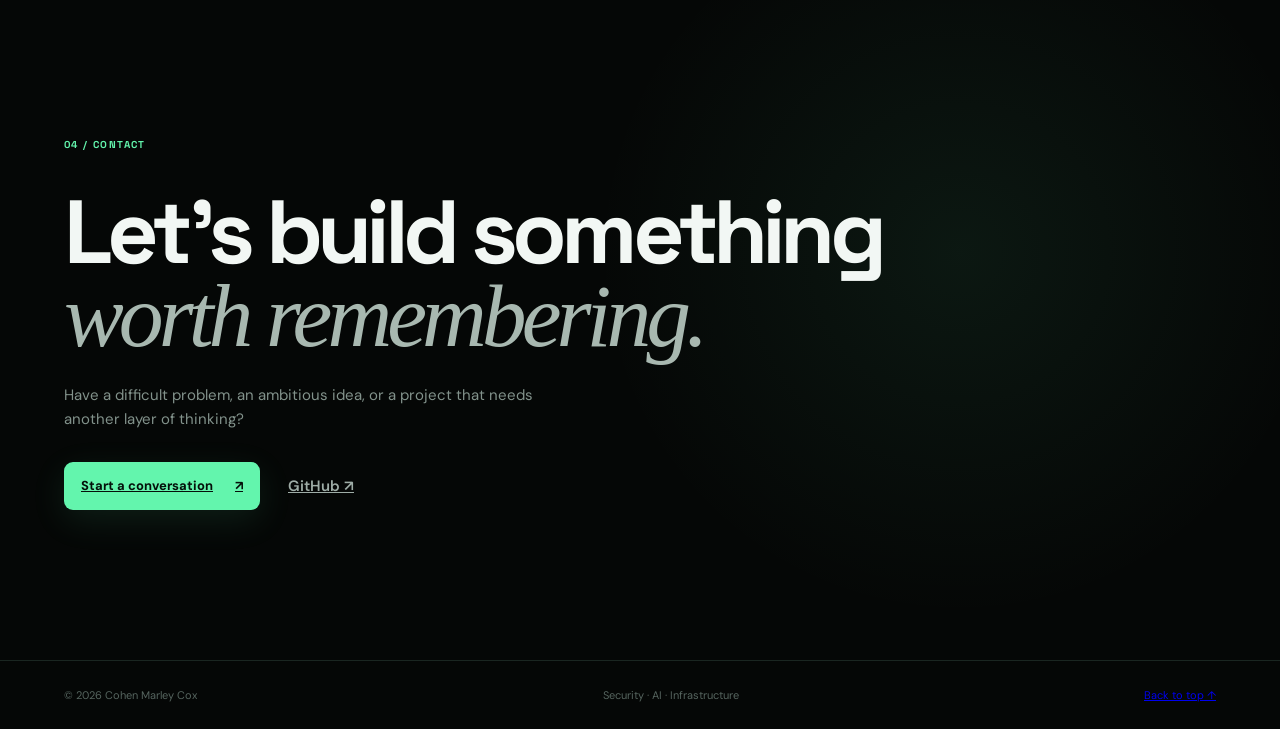
==== commit bda18275: "Use multi-page portfolio navigation" ====
--- a/index.html
+++ b/index.html
@@ -17,7 +17,7 @@
 <header class="site-header">
   <a class="brand" href="#top"><span class="brand-symbol">CM</span><span>Cohen Marley Cox</span></a>
   <nav class="nav" aria-label="Primary">
-    <a href="#work">Work</a><a href="#about">About</a><a href="#capabilities">Capabilities</a><a href="#contact">Contact</a>
+    <nav class="nav"><a href="about.html">About</a><a href="projects.html">Projects</a><a href="cybersecurity.html">Cybersecurity</a><a href="ai.html">AI & Engineering</a><a href="experience.html">Experience</a><a href="skills.html">Skills</a><a href="contact.html">Contact</a></nav>
   </nav>
   <div class="header-actions"><a class="header-cta" href="resume.pdf">Résumé <span>↗</span></a><button class="menu-toggle" aria-label="Open menu" aria-expanded="false">☰</button></div>
 </header>
@@ -30,7 +30,7 @@
       <p class="kicker">CYBERSECURITY · AI · INFRASTRUCTURE</p>
       <h1>Systems thinker.<br><em>Security builder.</em></h1>
       <p class="hero-text">I build software, security systems and infrastructure where the interesting problems live at the intersection of technology and reality.</p>
-      <div class="hero-buttons"><a class="btn btn-primary" href="#work">Explore the work <span>↓</span></a><a class="text-link" href="#contact">Let’s talk <span>↗</span></a></div>
+      <div class="hero-buttons"><a class="btn btn-primary" href="projects.html">Explore the work <span>↓</span></a><a class="text-link" href="#contact">Let’s talk <span>↗</span></a></div>
     </div>
     <div class="hero-visual reveal">
       <div class="grid-lines"></div>
--- a/styles.css
+++ b/styles.css
@@ -1,3 +1,2 @@
-:root{--bg:#07100e;--surface:#0c1714;--surface2:#10201b;--text:#edf7f2;--muted:#91a8a0;--line:#1d302a;--accent:#56f2a8;--accent2:#8affc6;--shadow:0 24px 80px rgba(0,0,0,.35)}
-*{box-sizing:border-box}html{scroll-behavior:smooth}body{margin:0;background:radial-gradient(circle at 80% 10%,rgba(86,242,168,.09),transparent 28%),var(--bg);color:var(--text);font:16px/1.6 "DM Sans",system-ui,sans-serif}a{color:inherit;text-decoration:none}.site-header{position:sticky;top:0;z-index:20;display:flex;align-items:center;justify-content:space-between;padding:22px 5vw;border-bottom:1px solid rgba(255,255,255,.06);background:rgba(7,16,14,.72);backdrop-filter:blur(18px)}.brand{display:flex;align-items:center;gap:12px;font-weight:700;letter-spacing:-.02em}.brand-mark{display:grid;place-items:center;width:34px;height:34px;border:1px solid var(--accent);border-radius:10px;color:var(--accent);font:700 12px "Space Grotesk"}.nav{display:flex;gap:28px;color:var(--muted);font-size:14px}.nav a:hover{color:var(--text)}.menu-toggle{display:none;background:none;border:0;color:var(--text);font-size:22px}.section{width:min(1160px,90vw);margin:0 auto;padding:110px 0}.hero{min-height:calc(100vh - 78px);display:grid;grid-template-columns:1.18fr .82fr;gap:72px;align-items:center;padding-top:90px}.eyebrow{text-transform:uppercase;letter-spacing:.16em;font-size:12px;color:var(--accent);font-weight:700;margin:0 0 18px}.hero h1,h2,h3{font-family:"Space Grotesk",sans-serif;line-height:1.05;letter-spacing:-.045em;margin:0}.hero h1{font-size:clamp(50px,7vw,88px);max-width:850px}.hero h1 span{color:var(--accent)}.lede{max-width:680px;color:var(--muted);font-size:18px;margin:28px 0 0}.hero-actions{display:flex;gap:12px;margin-top:34px}.button{padding:13px 18px;border-radius:12px;border:1px solid var(--line);font-weight:700;font-size:14px}.button-primary{background:var(--accent);color:#04110b;border-color:var(--accent)}.button-ghost:hover{background:var(--surface)}.availability{display:flex;align-items:center;gap:10px;margin-top:26px;color:var(--muted);font-size:13px}.pulse{width:9px;height:9px;border-radius:50%;background:var(--accent);box-shadow:0 0 0 7px rgba(86,242,168,.09)}.hero-panel{border:1px solid var(--line);border-radius:22px;background:linear-gradient(180deg,var(--surface2),var(--surface));box-shadow:var(--shadow);overflow:hidden}.panel-top{display:flex;justify-content:space-between;padding:14px 17px;border-bottom:1px solid var(--line);color:#6d847c;font:700 10px "Space Grotesk";letter-spacing:.12em}.terminal{padding:28px;font:14px/1.8 ui-monospace,SFMono-Regular,Menlo,monospace;min-height:360px}.terminal p{margin:0 0 16px}.muted{color:#648077}.accent{color:var(--accent)}.success{color:#b8fbd4}.cursor{display:inline-block;width:9px;height:17px;background:var(--accent);vertical-align:-3px;animation:blink 1s steps(1) infinite}@keyframes blink{50%{opacity:0}}.section-heading{margin-bottom:42px}.section-heading h2{font-size:clamp(38px,5vw,62px);max-width:760px}.project-grid{display:grid;grid-template-columns:repeat(2,1fr);gap:16px}.project{padding:30px;border:1px solid var(--line);border-radius:20px;background:rgba(12,23,20,.72);min-height:255px;transition:.25s ease}.project:hover{transform:translateY(-4px);border-color:#365247;background:var(--surface2)}.featured{background:linear-gradient(145deg,rgba(86,242,168,.10),rgba(12,23,20,.72))}.project-meta{display:flex;justify-content:space-between;color:#6e8880;font-size:11px;text-transform:uppercase;letter-spacing:.12em}.project h3{font-size:34px;margin:40px 0 12px}.project p{margin:0;color:var(--muted);max-width:520px}.tags{display:flex;gap:8px;flex-wrap:wrap;margin-top:25px}.tags span{padding:5px 9px;border-radius:999px;background:#0a1512;border:1px solid var(--line);color:#9cb6ac;font-size:12px}.about{border-top:1px solid var(--line);border-bottom:1px solid var(--line)}.about-grid{display:grid;grid-template-columns:1.1fr .9fr;gap:80px;align-items:start}.about-lede{font-size:26px;line-height:1.35;margin:0;max-width:650px}.principles{display:grid;gap:22px}.principles>div{display:grid;grid-template-columns:45px 1fr;column-gap:14px}.principles span{color:var(--accent);font:700 12px "Space Grotesk";padding-top:4px}.principles strong{font:600 18px "Space Grotesk"}.principles p{grid-column:2;margin:3px 0 0;color:var(--muted);font-size:14px}.stack-grid{display:grid;grid-template-columns:repeat(2,1fr);gap:14px}.stack-card{padding:24px;border:1px solid var(--line);border-radius:16px}.stack-card span{display:block;color:var(--accent);text-transform:uppercase;font-size:11px;letter-spacing:.12em;margin-bottom:10px}.stack-card strong{font-family:"Space Grotesk";font-size:18px}.contact{display:flex;justify-content:space-between;gap:30px;align-items:end}.contact h2{font-size:clamp(45px,6vw,72px)}.contact-link{font:600 21px "Space Grotesk";border-bottom:1px solid var(--accent);padding-bottom:5px}.site-footer{display:flex;justify-content:space-between;padding:26px 5vw;border-top:1px solid var(--line);color:#6e8880;font-size:12px}@media(max-width:850px){.nav{display:none}.menu-toggle{display:block}.nav.open{position:absolute;top:77px;left:0;right:0;display:flex;flex-direction:column;padding:20px 5vw;background:var(--bg);border-bottom:1px solid var(--line)}.hero,.about-grid{grid-template-columns:1fr}.hero{padding-top:70px}.hero-panel{max-width:700px}.project-grid,.stack-grid{grid-template-columns:1fr}.contact{display:block}.contact-link{display:inline-block;margin-top:28px}.site-footer{flex-direction:column;gap:8px}}@media(prefers-reduced-motion:reduce){html{scroll-behavior:auto}.project{transition:none}.cursor{animation:none}}
-.contact-actions{display:flex;align-items:center;gap:26px;flex-wrap:wrap}.contact-secondary{color:var(--muted);font:600 17px "Space Grotesk";border-bottom:1px solid var(--line);padding-bottom:5px}.contact-secondary:hover{color:var(--text);border-color:var(--accent)}.button:focus-visible,.nav a:focus-visible,.contact-link:focus-visible,.contact-secondary:focus-visible,.menu-toggle:focus-visible{outline:2px solid var(--accent);outline-offset:4px}@media(max-width:850px){.contact-actions{margin-top:28px}}+:root{--bg:#050706;--panel:#0a0f0d;--panel2:#0d1512;--text:#f2f7f4;--muted:#82928b;--dim:#4e5d57;--line:#1a2621;--accent:#63f5ad;--accent2:#b0ffd5;--serif:Georgia,"Times New Roman",serif}*{box-sizing:border-box}html{scroll-behavior:smooth}body{margin:0;background:var(--bg);color:var(--text);font:15px/1.65 "DM Sans",sans-serif;overflow-x:hidden}.noise{position:fixed;inset:0;z-index:50;pointer-events:none;opacity:.035;background-image:url("data:image/svg+xml,%3Csvg viewBox='0 0 180 180' xmlns='http://www.w3.org/2000/svg'%3E%3Cfilter id='n'%3E%3CfeTurbulence type='fractalNoise' baseFrequency='.9' numOctaves='3' stitchTiles='stitch'/%3E%3C/filter%3E%3Crect width='100%25' height='100%25' filter='url(%23n)'/%3E%3C/svg%3E")}.orb{position:fixed;width:500px;height:500px;border-radius:50%;filter:blur(120px);opacity:.09;pointer-events:none}.orb-a{background:var(--accent);right:-250px;top:80px}.orb-b{background:#4a7cff;left:-350px;top:55%}.site-header{height:78px;position:fixed;top:0;left:0;right:0;z-index:40;display:flex;align-items:center;justify-content:space-between;padding:0 5vw;border-bottom:1px solid rgba(255,255,255,.06);background:rgba(5,7,6,.72);backdrop-filter:blur(20px)}.brand{display:flex;align-items:center;gap:12px;font-weight:700;letter-spacing:-.02em}.brand-symbol{width:34px;height:34px;border:1px solid #335144;border-radius:9px;display:grid;place-items:center;color:var(--accent);font:700 11px "Space Grotesk";background:#09110e}.nav{display:flex;gap:32px;color:var(--muted);font-size:13px}.nav a{transition:.2s}.nav a:hover{color:var(--text)}.header-actions{display:flex;align-items:center;gap:18px}.header-cta{font-size:13px;font-weight:700;padding:8px 13px;border:1px solid var(--line);border-radius:9px}.header-cta:hover{border-color:#426456}.menu-toggle{display:none;background:none;border:0;color:var(--text);font-size:21px}.hero{min-height:100vh;display:flex;align-items:center;padding:130px 5vw 70px;position:relative}.hero-inner{width:min(1220px,100%);margin:auto;display:grid;grid-template-columns:1.03fr .97fr;gap:8vw;align-items:center}.status{display:inline-flex;align-items:center;gap:9px;border:1px solid var(--line);padding:7px 11px;border-radius:999px;color:#9aa9a2;font-size:11px;margin-bottom:30px;background:rgba(255,255,255,.015)}.status-dot{width:6px;height:6px;border-radius:50%;background:var(--accent);box-shadow:0 0 12px var(--accent)}.kicker{font:700 10px "Space Grotesk";letter-spacing:.22em;color:#789188;margin:0 0 16px}.hero h1{font:700 clamp(58px,7vw,100px)/.92 "Space Grotesk";letter-spacing:-.065em;margin:0}.hero h1 em,.section-top h2 em,.contact-inner h2 em{font-family:var(--serif);font-weight:400;color:#a8b8b0;letter-spacing:-.055em}.hero-text{max-width:570px;color:var(--muted);font-size:17px;margin:28px 0 0}.hero-buttons{display:flex;align-items:center;gap:25px;margin-top:35px}.btn{display:inline-flex;align-items:center;gap:22px;padding:13px 17px;border-radius:9px;font-weight:700;font-size:13px}.btn-primary{background:var(--accent);color:#04100a;box-shadow:0 10px 35px rgba(99,245,173,.1)}.btn-primary:hover{transform:translateY(-2px);box-shadow:0 14px 40px rgba(99,245,173,.16)}.text-link{color:#b7c4be;font-weight:600;font-size:13px}.text-link:hover{color:var(--accent)}.hero-visual{height:560px;position:relative;display:grid;place-items:center}.grid-lines{position:absolute;inset:0;background-image:linear-gradient(rgba(99,245,173,.06) 1px,transparent 1px),linear-gradient(90deg,rgba(99,245,173,.06) 1px,transparent 1px);background-size:44px 44px;mask-image:radial-gradient(circle at center,#000 20%,transparent 72%)}.command-card{position:relative;width:min(520px,90%);border:1px solid #22332b;background:linear-gradient(145deg,#0c1511,#070b09);border-radius:18px;box-shadow:0 35px 100px rgba(0,0,0,.55),inset 0 1px rgba(255,255,255,.03);overflow:hidden;transform:perspective(1000px) rotateY(-5deg) rotateX(2deg)}.command-bar{height:45px;border-bottom:1px solid var(--line);display:flex;align-items:center;justify-content:space-between;padding:0 15px;color:#62736b}.command-bar i{display:inline-block;width:7px;height:7px;border-radius:50%;background:#33453d;margin-right:5px}.command-bar small{font:10px ui-monospace,monospace}.command-bar b{font-size:8px;color:var(--accent)}.command-body{padding:28px 30px;font:13px/1.8 ui-monospace,SFMono-Regular,monospace}.command-line{color:#8d9d96;margin-bottom:20px}.command-line span{color:var(--accent);margin-right:10px}.command-line.dim{color:#53635c;margin:25px 0 8px}.focus-item{display:grid;grid-template-columns:35px 1fr;gap:12px;margin:20px 0}.focus-item>strong{color:#466055}.focus-item b{display:block;color:#e4eee9;font-weight:500}.focus-item small{display:block;color:#5f7169;font-size:10px}.status-json{color:#788981}.status-json em{color:var(--accent);font-style:normal}.floating-badge{position:absolute;right:4%;bottom:18%;border:1px solid #263a31;background:#09100d;padding:10px 12px;border-radius:8px;color:var(--accent);font:700 10px "Space Grotesk";box-shadow:0 15px 40px #000}.floating-badge span{color:#6e7f77;font-weight:500;margin-left:8px}.scroll-cue{position:absolute;bottom:30px;left:5vw;color:#586861;font-size:10px;text-transform:uppercase;letter-spacing:.16em;display:flex;gap:10px;align-items:center}.scroll-cue span{width:28px;height:1px;background:#44534d}.section{width:min(1220px,90vw);margin:auto;padding:150px 0}.section-top{display:grid;grid-template-columns:180px 1fr;gap:5vw;align-items:start;margin-bottom:65px}.section-number{font:700 10px "Space Grotesk";color:var(--accent);letter-spacing:.14em}.section-top .kicker{margin-top:9px}.section-top h2{font:700 clamp(45px,5.7vw,75px)/.95 "Space Grotesk";letter-spacing:-.06em;margin:0}.work-grid{display:grid;grid-template-columns:1.15fr .85fr;gap:16px}.work-card{min-height:570px;border:1px solid var(--line);border-radius:18px;background:linear-gradient(145deg,#0b110e,#070a08);padding:22px;position:relative;overflow:hidden;transition:.35s ease}.work-card:hover{border-color:#345346;transform:translateY(-5px)}.work-large{grid-row:span 2;min-height:100%}.card-head{display:flex;justify-content:space-between;color:#61736a;font:700 9px "Space Grotesk";letter-spacing:.16em}.card-content{position:absolute;left:30px;right:30px;bottom:29px}.card-content h3{font:600 31px/1 "Space Grotesk";letter-spacing:-.04em;margin:0 0 12px}.card-content p{color:#82928b;margin:0;max-width:600px}.chips{display:flex;gap:7px;flex-wrap:wrap;margin-top:19px}.chips span{border:1px solid #1b2a23;background:#0a100d;border-radius:999px;padding:4px 8px;color:#6e8178;font-size:10px}.card-glow{position:absolute;width:330px;height:330px;border-radius:50%;background:var(--accent);filter:blur(110px);opacity:.08;right:-130px;top:-80px}.card-art{position:absolute;inset:85px 22px 205px;border-radius:13px;overflow:hidden}.neo-art{display:grid;place-items:center;background:radial-gradient(circle,#18392a 0,#0b1712 28%,transparent 55%)}.neo-core{width:110px;height:110px;border:1px solid rgba(99,245,173,.55);border-radius:50%;display:grid;place-items:center;color:var(--accent);font:700 62px "Space Grotesk";box-shadow:0 0 80px rgba(99,245,173,.12),inset 0 0 30px rgba(99,245,173,.07)}.orbit{position:absolute;border:1px solid rgba(99,245,173,.16);border-radius:50%;width:260px;height:110px;transform:rotate(-22deg)}.orbit-2{width:300px;height:145px;transform:rotate(40deg);border-color:rgba(99,245,173,.08)}.security-art{background:linear-gradient(120deg,#0b1110,#0a1813);display:flex;flex-wrap:wrap;align-content:center;justify-content:center;gap:13px;padding:30px;font:700 12px ui-monospace;color:#416657}.security-art span:nth-child(2n){color:#70eab0}.cei-art{background:linear-gradient(145deg,#101514,#08100d);display:grid;place-content:center;text-align:center}.cei-art b{font:700 76px "Space Grotesk";letter-spacing:-.09em;color:#d9e6e0}.cei-art span{font-size:9px;letter-spacing:.25em;color:#52635c;margin-top:7px}.lab-art{display:flex;flex-direction:column;justify-content:center;gap:9px;padding:50px 20%;background:radial-gradient(circle at center,rgba(99,245,173,.08),transparent 55%)}.server{height:34px;border:1px solid #263b31;border-radius:6px;background:#0d1511;box-shadow:inset 0 0 18px #000;position:relative}.server:after{content:"";position:absolute;left:12px;top:13px;width:55px;height:5px;background:repeating-linear-gradient(90deg,#335144 0 4px,transparent 4px 8px)}.s1:before,.s2:before,.s3:before,.s4:before{content:"";position:absolute;right:12px;top:12px;width:6px;height:6px;border-radius:50%;background:var(--accent);box-shadow:0 0 9px var(--accent)}.about-section{border-top:1px solid var(--line);border-bottom:1px solid var(--line)}.about-layout{display:grid;grid-template-columns:1fr 1fr;gap:9vw}.about-statement{font:400 clamp(27px,3vw,42px)/1.2 "Space Grotesk";letter-spacing:-.04em;margin:0;max-width:650px}.principles{display:grid;gap:30px}.principles>div{display:grid;grid-template-columns:38px 1fr;gap:0 12px;border-top:1px solid var(--line);padding-top:17px}.principles span{color:var(--accent);font:700 10px "Space Grotesk"}.principles b{font:600 18px "Space Grotesk"}.principles p{grid-column:2;color:var(--muted);margin:4px 0 0;font-size:13px}.cap-grid{display:grid;grid-template-columns:repeat(3,1fr);gap:14px}.cap{min-height:300px;border:1px solid var(--line);border-radius:16px;padding:26px;display:flex;flex-direction:column;background:linear-gradient(145deg,#0a100d,#070a08)}.cap>span{color:var(--accent);font:700 10px "Space Grotesk"}.cap h3{font:600 29px "Space Grotesk";margin:70px 0 10px}.cap p{color:var(--muted);margin:0}.cap div{margin-top:auto;padding-top:22px;color:#566860;font-size:10px;text-transform:uppercase;letter-spacing:.13em}.contact-section{border-top:1px solid var(--line);padding:150px 5vw;background:radial-gradient(circle at 75% 40%,rgba(99,245,173,.07),transparent 35%)}.contact-inner{width:min(1220px,100%);margin:auto}.contact-inner h2{font:700 clamp(52px,7vw,92px)/.93 "Space Grotesk";letter-spacing:-.065em;margin:35px 0 25px}.contact-inner>p{color:var(--muted);max-width:500px}.contact-actions{display:flex;align-items:center;gap:28px;margin-top:30px}.contact-github{color:#9eaca6;font-weight:600}.contact-github:hover{color:var(--accent)}footer{border-top:1px solid var(--line);padding:25px 5vw;display:flex;justify-content:space-between;color:#56655f;font-size:11px}footer a:hover{color:var(--text)}.reveal{animation:rise .8s ease both}@keyframes rise{from{opacity:0;transform:translateY(18px)}to{opacity:1;transform:none}}@media(max-width:900px){.nav{display:none}.nav.open{position:absolute;top:78px;left:0;right:0;display:flex;flex-direction:column;gap:0;padding:12px 5vw 20px;background:rgba(5,7,6,.98);border-bottom:1px solid var(--line)}.nav.open a{padding:12px 0}.menu-toggle{display:block}.header-cta{display:none}.hero-inner,.about-layout{grid-template-columns:1fr}.hero{padding-top:120px}.hero-visual{height:450px}.work-grid{grid-template-columns:1fr}.work-large{grid-row:auto;min-height:570px}.cap-grid{grid-template-columns:1fr}.section-top{grid-template-columns:1fr;gap:12px}.section-top h2{font-size:48px}.scroll-cue{display:none}}@media(max-width:600px){.site-header{padding:0 5vw}.hero{padding-left:5vw;padding-right:5vw}.hero h1{font-size:54px}.hero-text{font-size:15px}.hero-visual{height:380px}.command-card{width:100%;transform:none}.command-body{padding:20px}.section{padding:100px 0}.section-top h2{font-size:42px}.work-card{min-height:520px}.card-art{inset:80px 20px 220px}.about-statement{font-size:28px}.contact-section{padding:110px 5vw}.contact-inner h2{font-size:50px}.contact-actions{flex-wrap:wrap}footer{flex-direction:column;gap:9px}}@media(prefers-reduced-motion:reduce){html{scroll-behavior:auto}.reveal{animation:none}.work-card,.btn{transition:none}}
+.page-hero{width:min(1220px,90vw);margin:auto;padding:180px 0 110px}.page-hero h1{font:700 clamp(58px,7vw,100px)/.93 "Space Grotesk";letter-spacing:-.065em;margin:18px 0 26px}.page-hero h1 em,.content-section h2 em,.contact-page h1 em{font-family:var(--serif);font-weight:400;color:#a8b8b0}.lead{max-width:680px;color:var(--muted);font-size:18px}.content-section{width:min(1220px,90vw);margin:auto;padding:100px 0;border-top:1px solid var(--line)}.content-section h2{font:600 clamp(34px,4vw,58px)/1.02 "Space Grotesk";letter-spacing:-.05em;margin:12px 0}.split{display:grid;grid-template-columns:1fr 1fr;gap:9vw}.prose{color:var(--muted);font-size:16px}.prose p{margin:0 0 22px}.principles-grid,.cap-detail-grid,.skill-matrix{display:grid;grid-template-columns:repeat(3,1fr);gap:15px}.principles-grid>div,.detail-card,.skill-matrix>div{border:1px solid var(--line);background:linear-gradient(145deg,#0b110e,#070a08);border-radius:16px;padding:27px;min-height:260px}.principles-grid span,.detail-card>span,.skill-matrix span{color:var(--accent);font:700 10px "Space Grotesk";letter-spacing:.14em}.principles-grid h3,.detail-card h2,.skill-matrix h2{font:600 26px "Space Grotesk";margin:62px 0 12px;letter-spacing:-.04em}.principles-grid p,.detail-card p,.skill-matrix p{color:var(--muted);margin:0}.detail-card small{display:block;margin-top:28px;color:#587067;text-transform:uppercase;letter-spacing:.1em;font-size:9px}.project-list{width:min(1220px,90vw);margin:auto;padding:0 0 130px}.project-row{display:grid;grid-template-columns:70px 1fr 30px;gap:24px;align-items:center;border-top:1px solid var(--line);padding:34px 0;transition:.25s}.project-row:hover{padding-left:12px}.project-row>span{color:var(--accent);font:700 11px "Space Grotesk"}.project-row h2{font:600 clamp(28px,4vw,48px) "Space Grotesk";letter-spacing:-.05em;margin:4px 0 7px}.project-row p:not(.kicker){color:var(--muted);margin:0}.project-row b{color:#769087}.feature-panel{display:grid;grid-template-columns:150px 1fr;gap:7vw;align-items:center}.feature-mark{width:145px;height:145px;border:1px solid #345446;border-radius:50%;display:grid;place-items:center;color:var(--accent);font:700 84px "Space Grotesk";box-shadow:0 0 90px rgba(99,245,173,.08)}.feature-panel p:not(.kicker){color:var(--muted);max-width:750px}.chips{display:flex;gap:7px;flex-wrap:wrap;margin-top:19px}.chips span{border:1px solid #1b2a23;background:#0a100d;border-radius:999px;padding:5px 9px;color:#6e8178;font-size:10px}.timeline{width:min(900px,90vw);margin:auto;padding:0 0 130px}.timeline-item{display:grid;grid-template-columns:110px 1fr;gap:30px;border-top:1px solid var(--line);padding:35px 0}.timeline-item>span{color:var(--accent);font:700 10px "Space Grotesk";letter-spacing:.15em}.timeline-item h2{font:600 31px "Space Grotesk";margin:0 0 8px}.timeline-item p{color:var(--muted);margin:0}.skill-matrix{width:min(1220px,90vw);margin:auto;padding-bottom:130px}.skill-matrix>div{min-height:240px}.skill-matrix h2{margin-top:55px}.skill-matrix p{font-size:14px}.cta-strip{border-top:1px solid var(--line);padding:26px 5vw;display:flex;justify-content:space-between;color:#687870}.cta-strip a{color:var(--text);font-weight:600}.cta-strip a:hover{color:var(--accent)}.contact-page{width:min(1220px,90vw);margin:auto;padding:190px 0 140px;min-height:calc(100vh - 150px)}.contact-page h1{font:700 clamp(58px,7vw,100px)/.93 "Space Grotesk";letter-spacing:-.065em;margin:22px 0}.contact-page>p:not(.kicker){color:var(--muted);max-width:560px;font-size:17px}.contact-box{display:grid;gap:13px;margin-top:45px;max-width:700px}.contact-box a{border:1px solid var(--line);border-radius:12px;padding:18px 20px;background:#09100d;color:#dce7e1;font:600 16px "Space Grotesk"}.contact-box a:hover{border-color:#345346;color:var(--accent)}@media(max-width:900px){.nav{display:none}.nav.open{position:absolute;top:78px;left:0;right:0;display:flex;flex-direction:column;gap:0;padding:12px 5vw 20px;background:rgba(5,7,6,.98);border-bottom:1px solid var(--line)}.nav.open a{padding:12px 0}.menu-toggle{display:block}.header-cta{display:none}.page-hero{padding-top:140px}.split,.feature-panel{grid-template-columns:1fr}.principles-grid,.cap-detail-grid,.skill-matrix{grid-template-columns:1fr}.timeline{width:90vw}.project-row{grid-template-columns:42px 1fr 20px}.feature-mark{width:110px;height:110px;font-size:64px}.contact-page{padding-top:145px}}@media(max-width:600px){.page-hero h1,.contact-page h1{font-size:54px}.lead{font-size:15px}.content-section{padding:75px 0}.timeline-item{grid-template-columns:1fr;gap:12px}.project-list{padding-bottom:90px}.contact-page{padding-bottom:90px}.contact-page h1{font-size:50px}}
